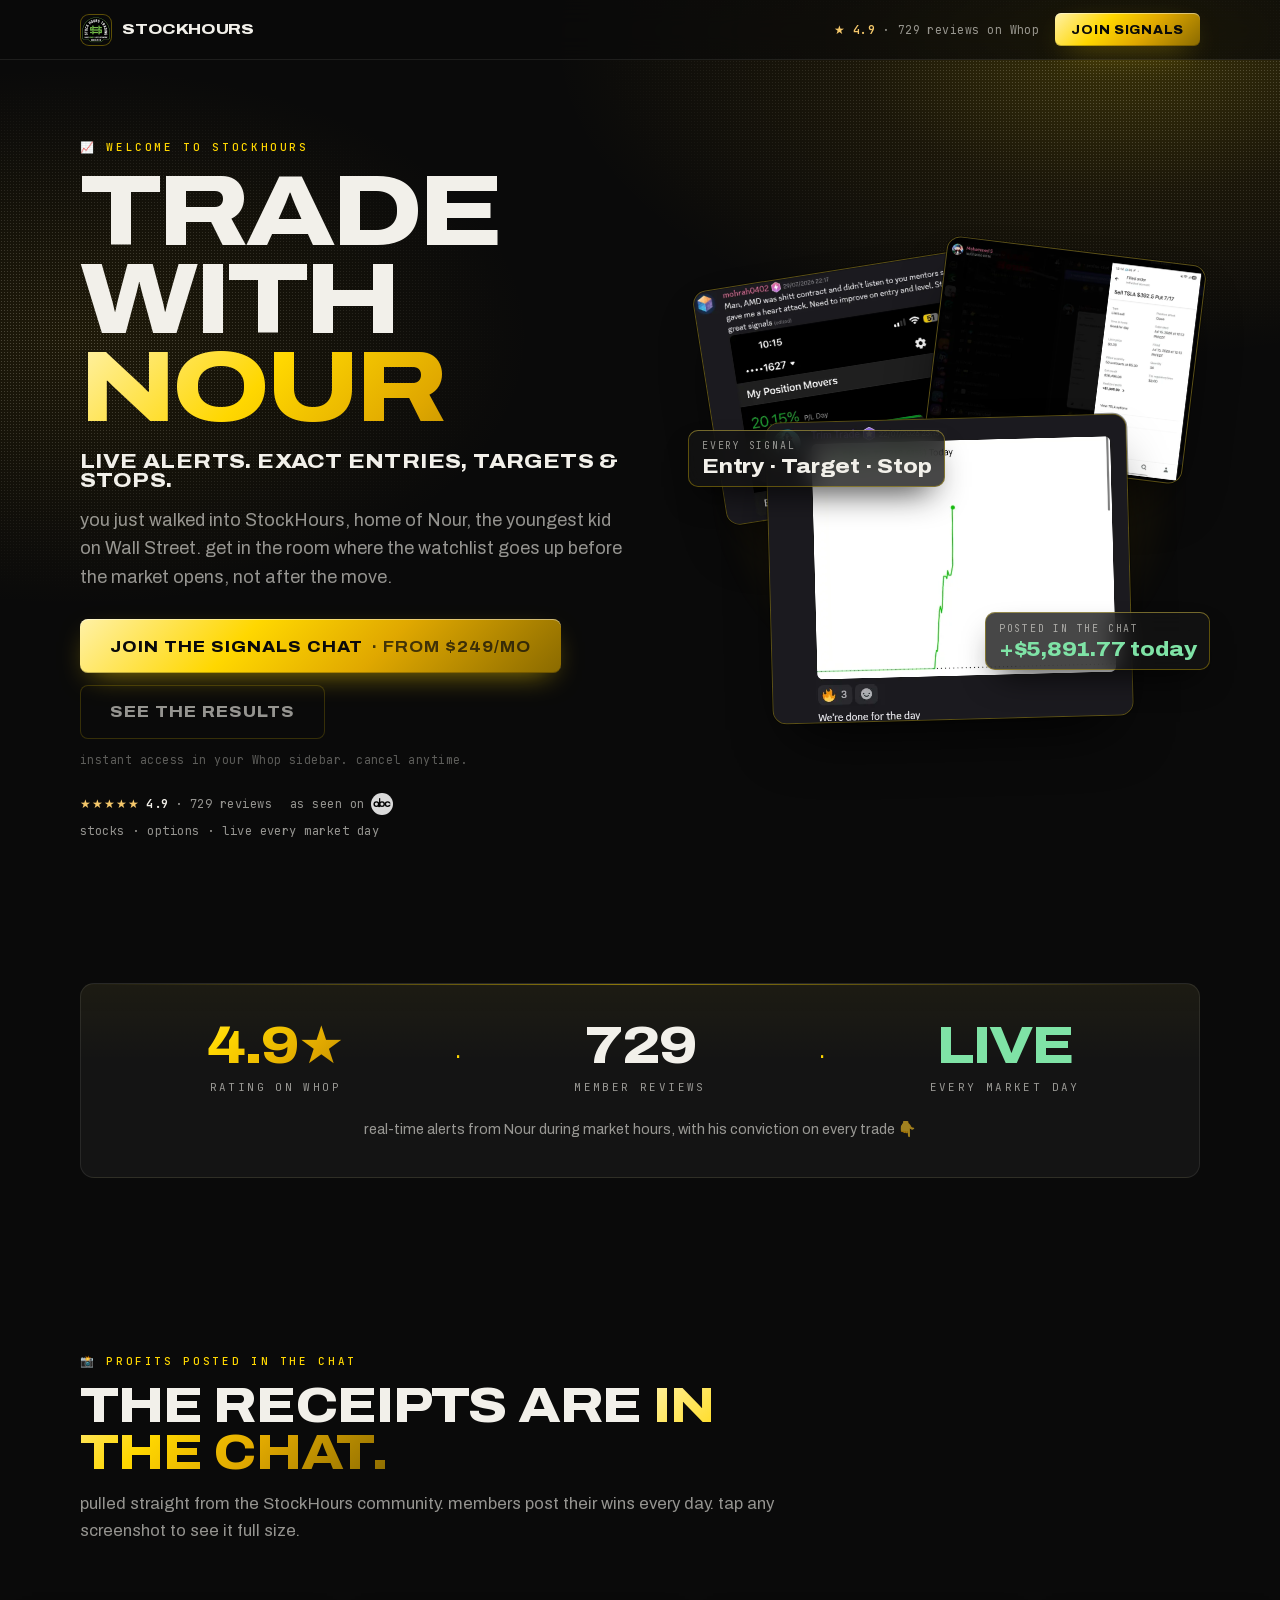
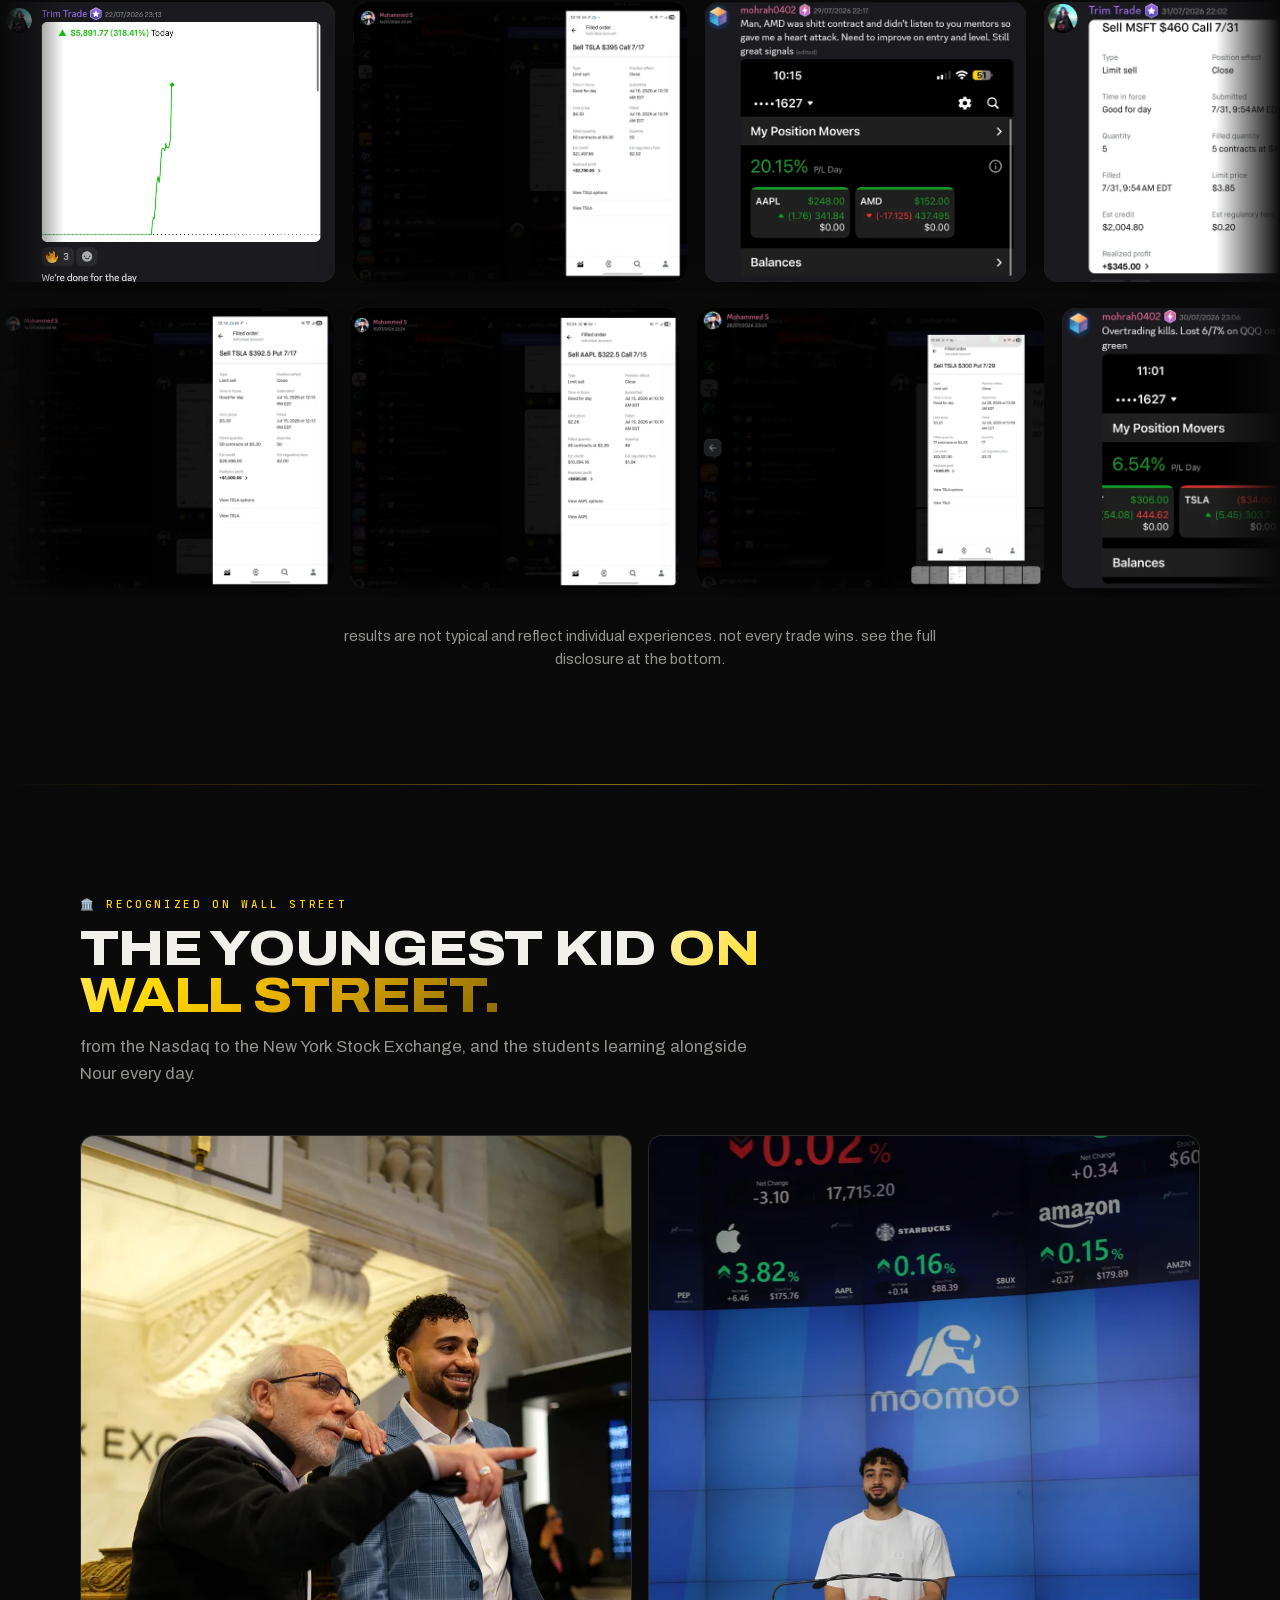
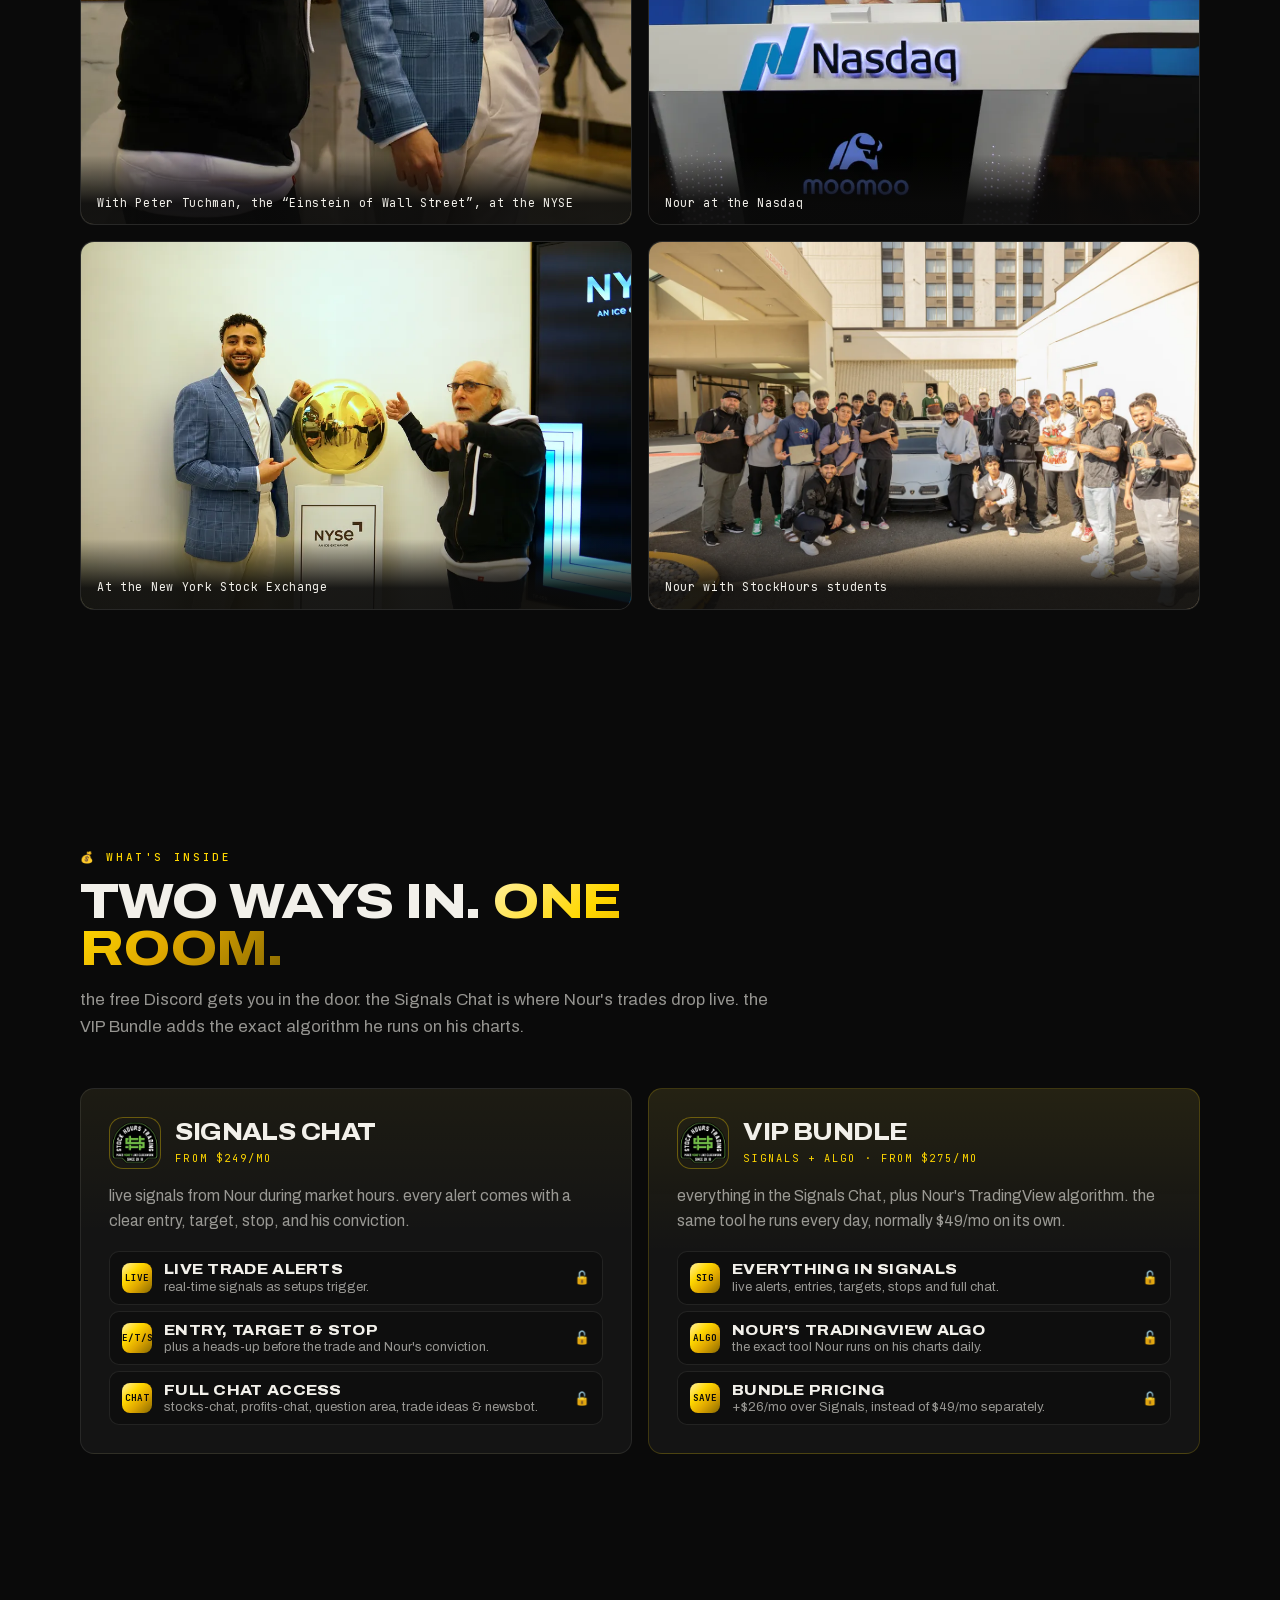
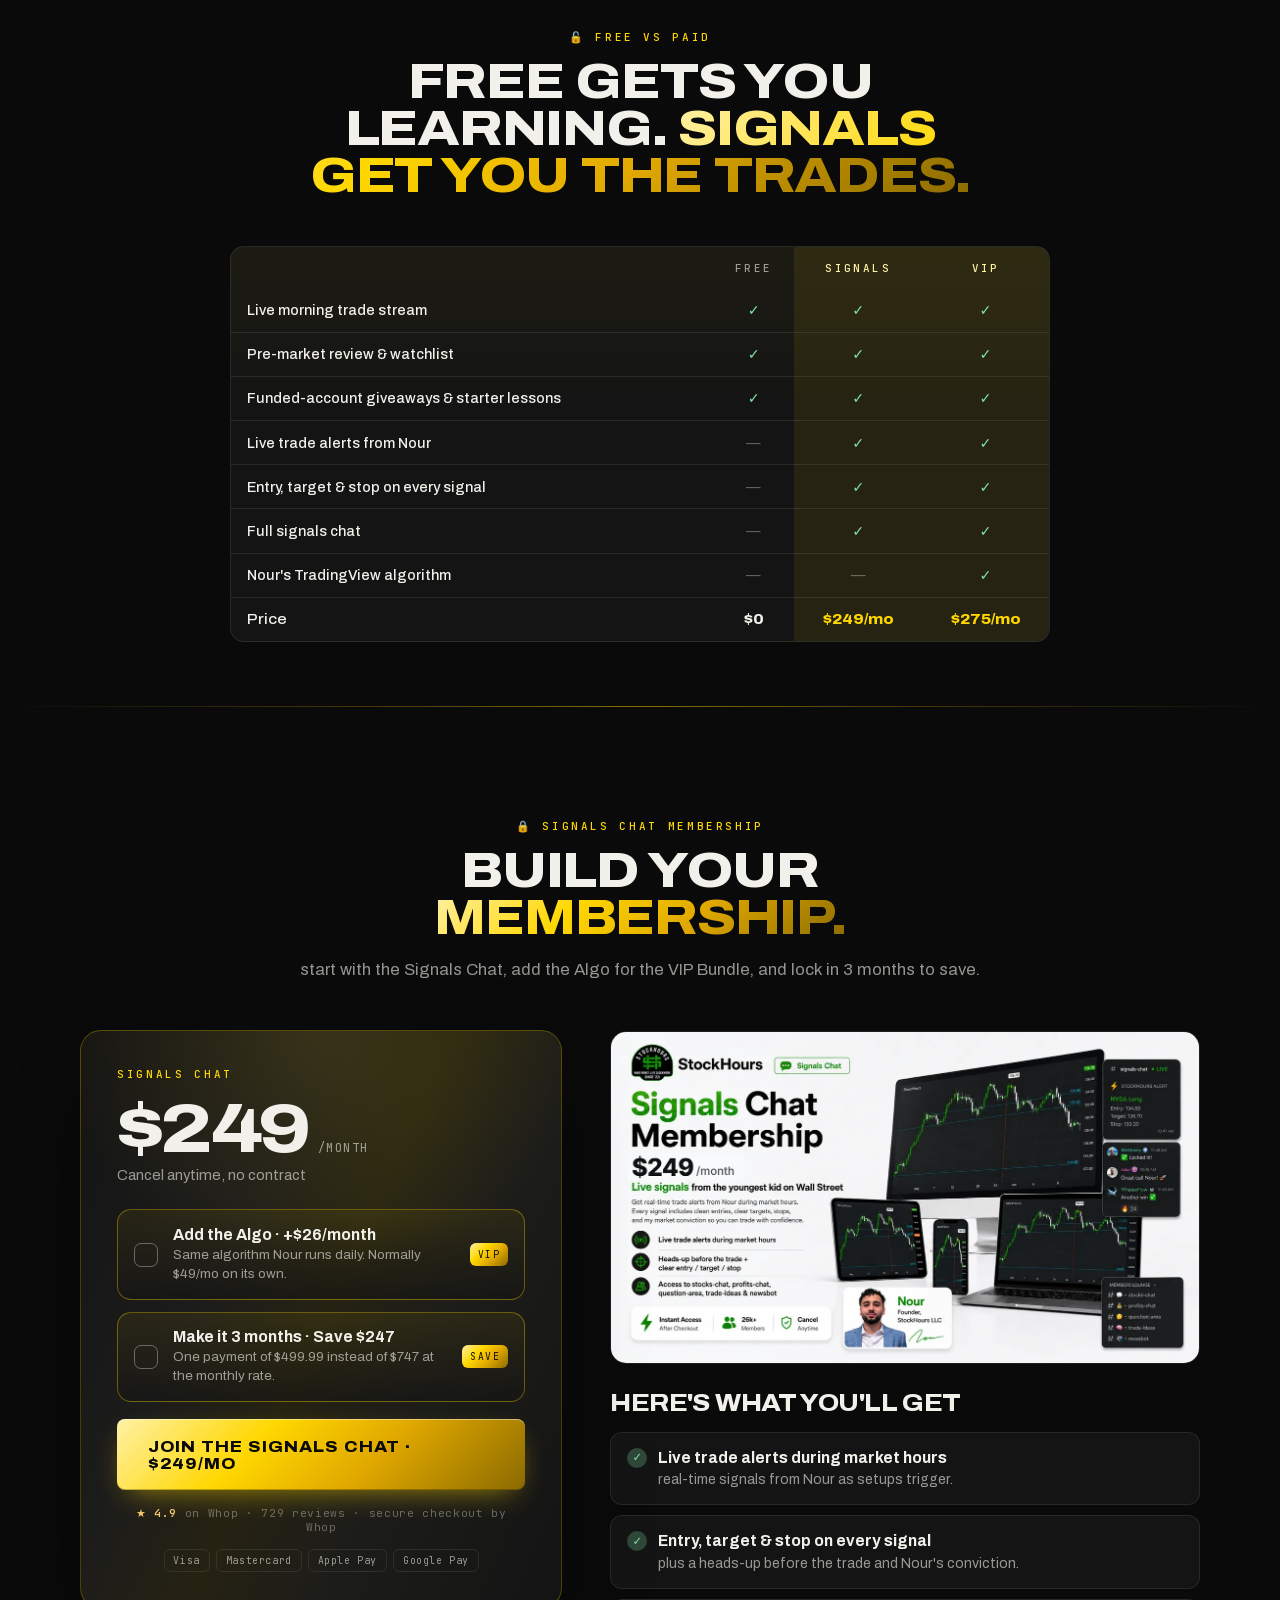
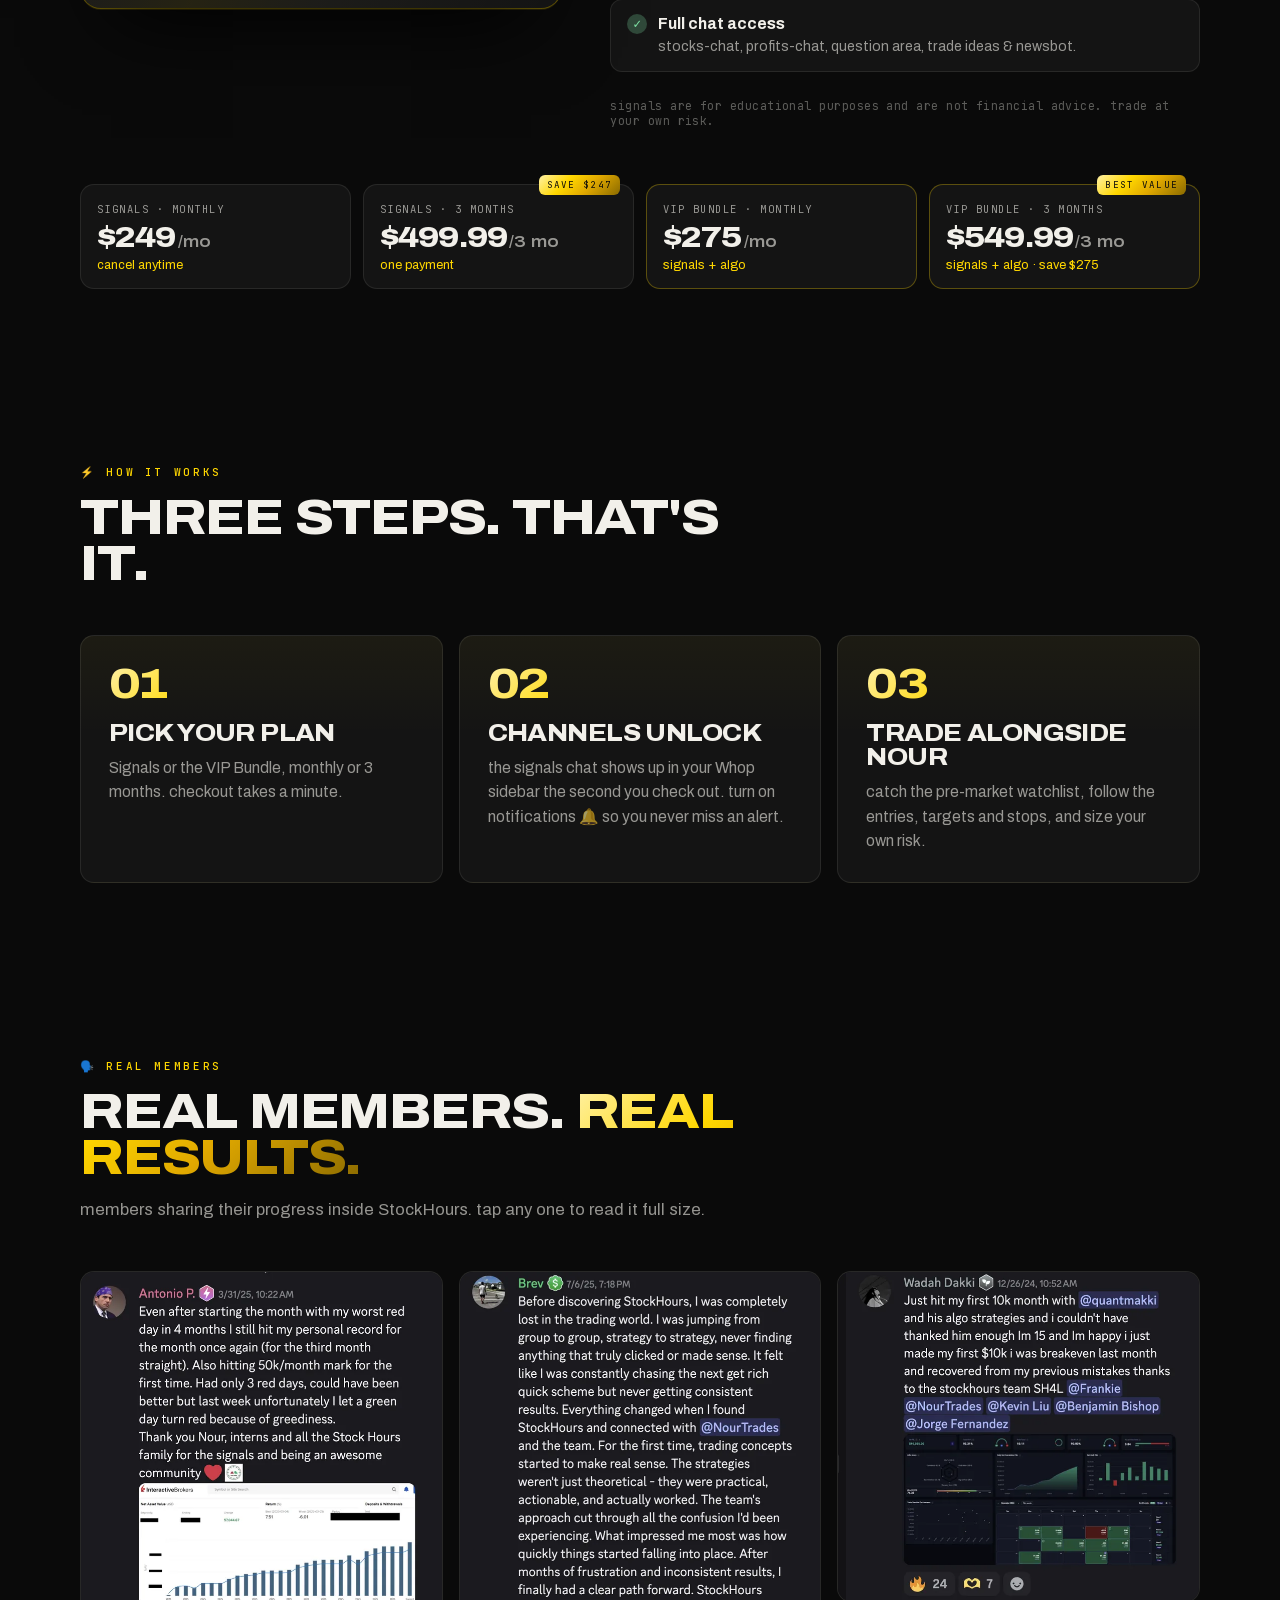
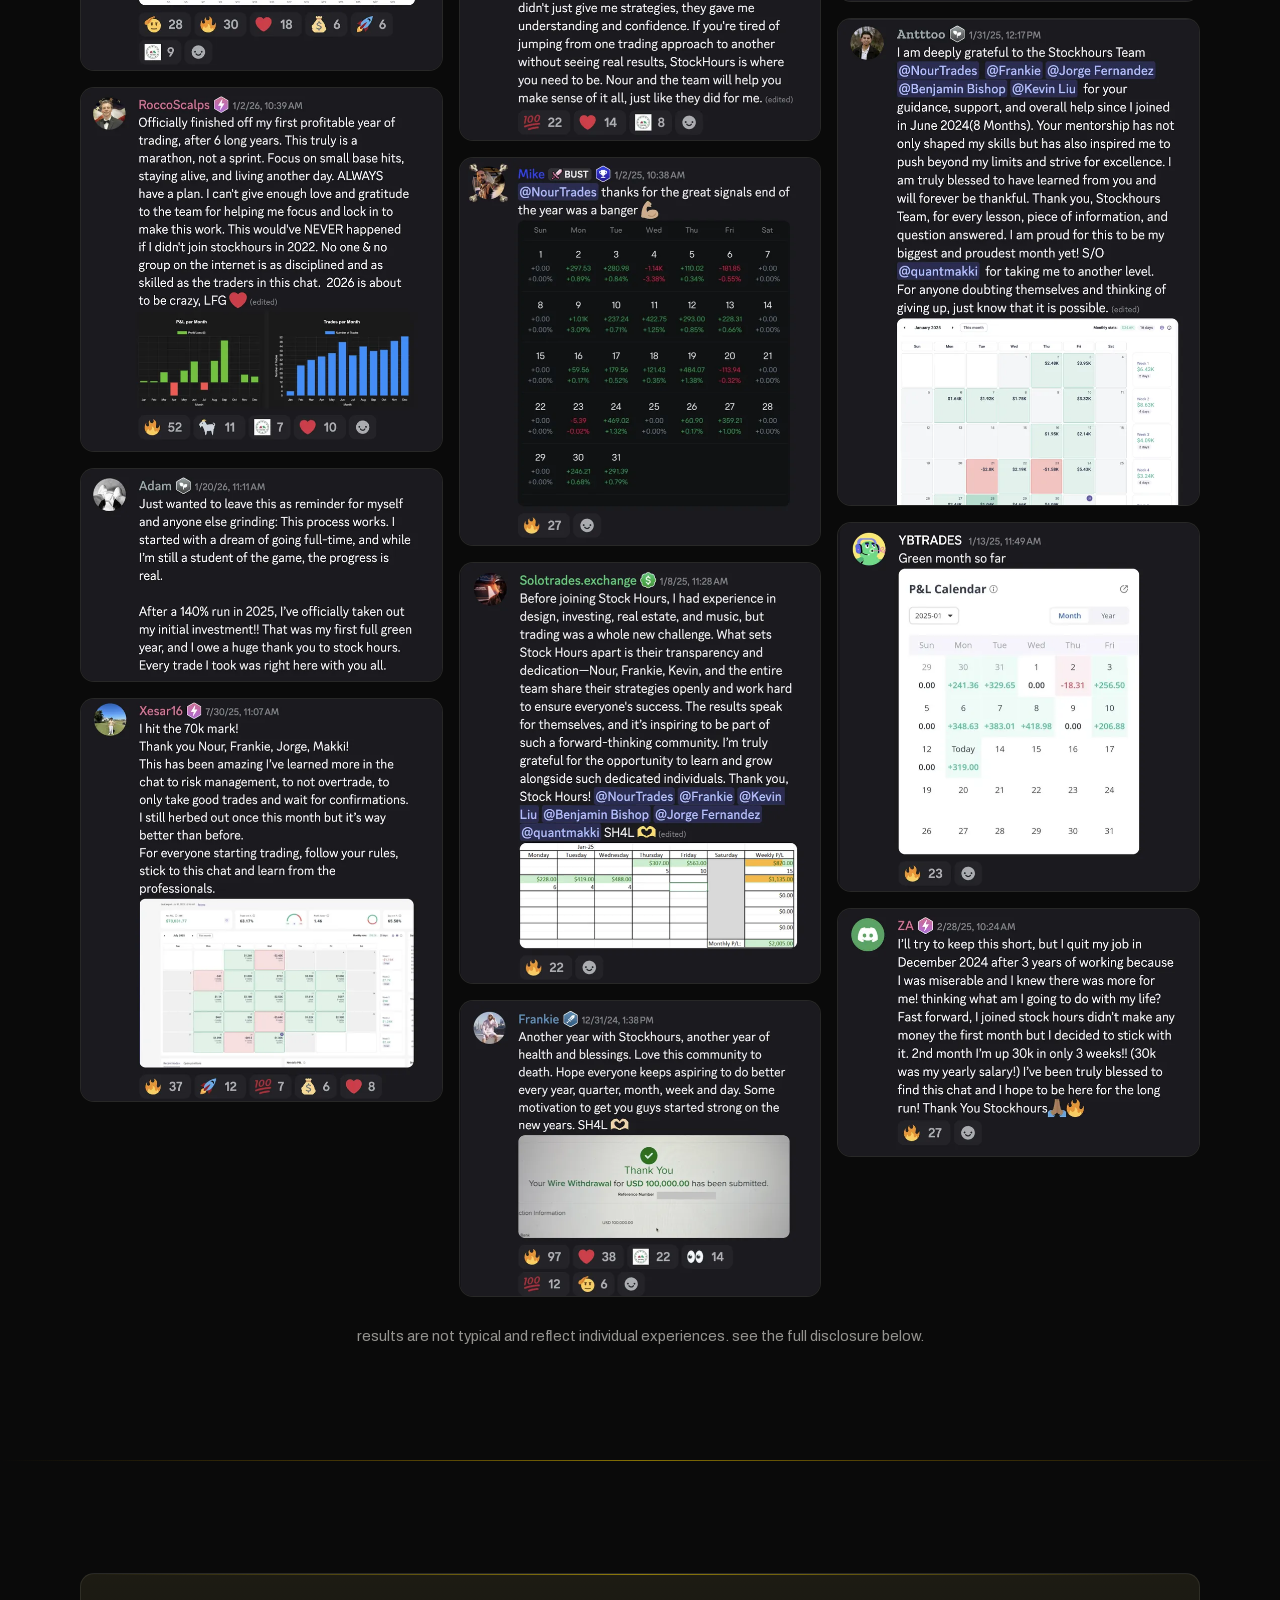
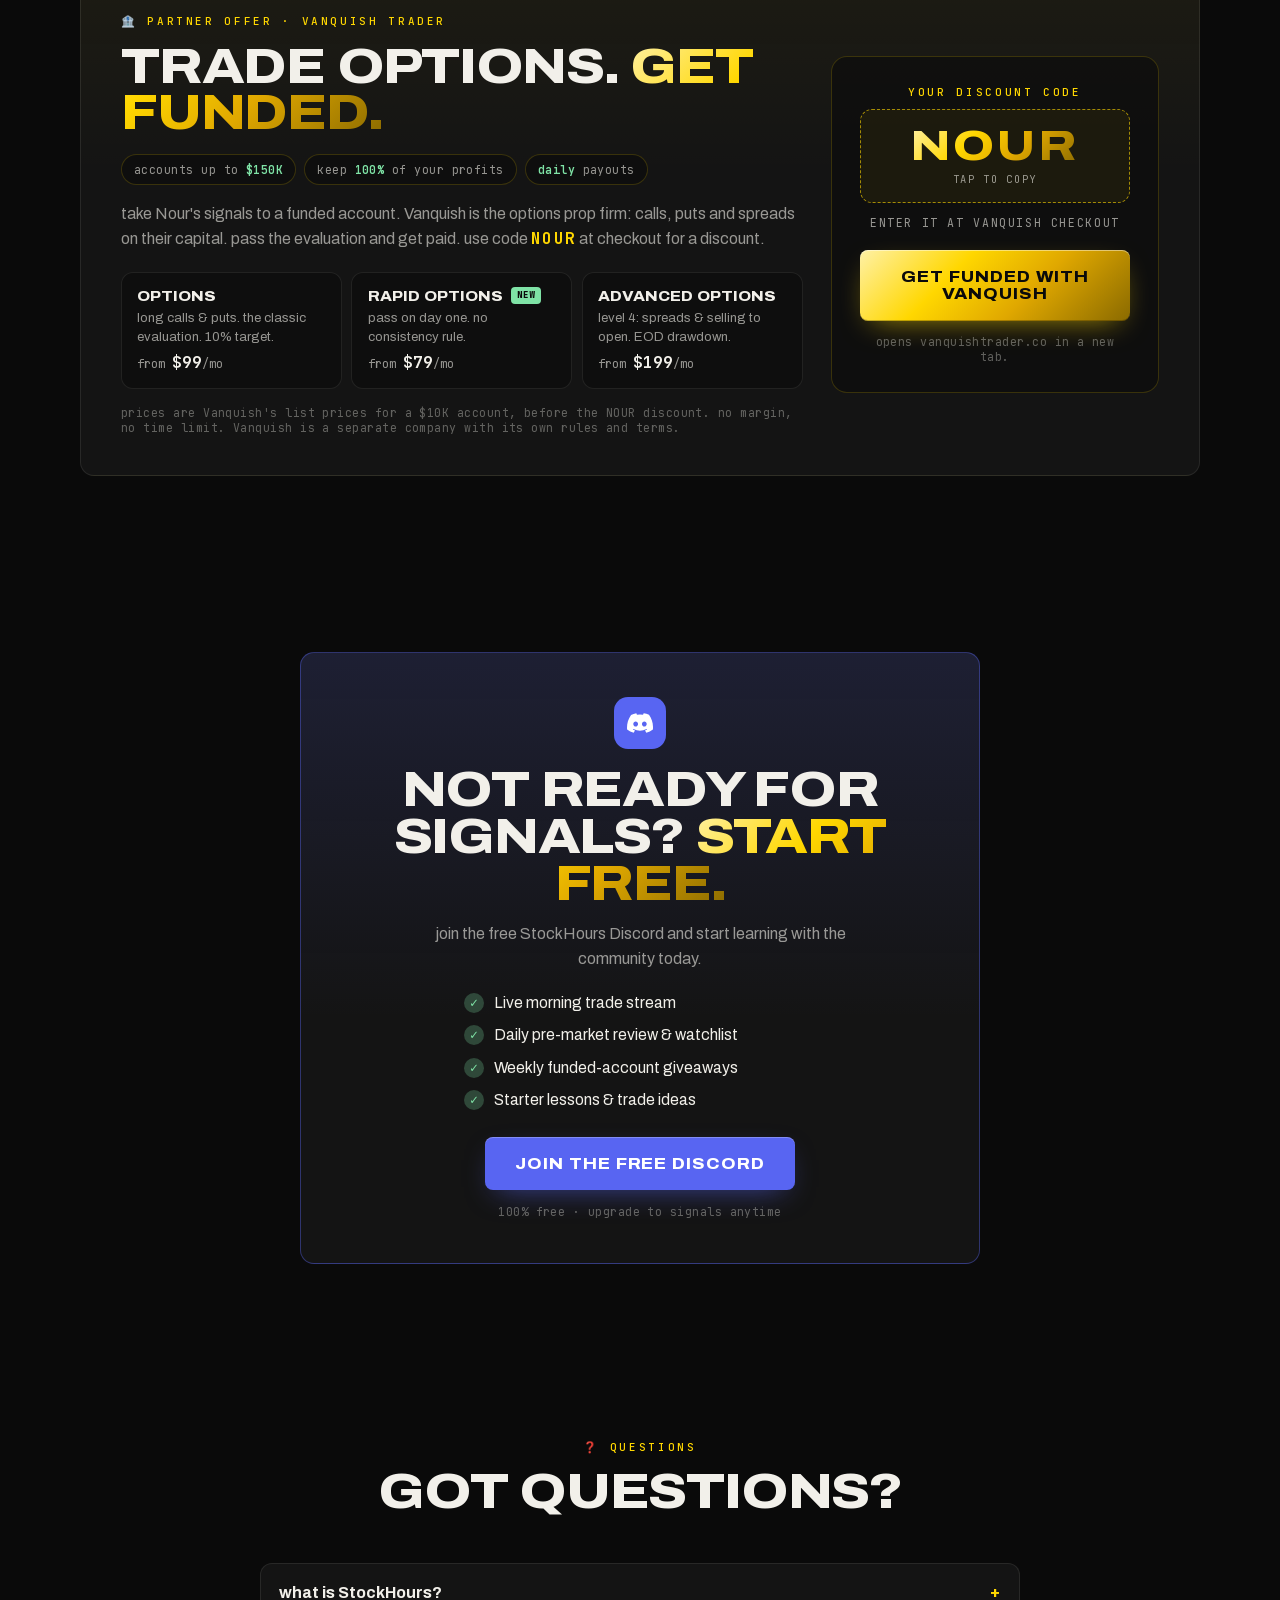
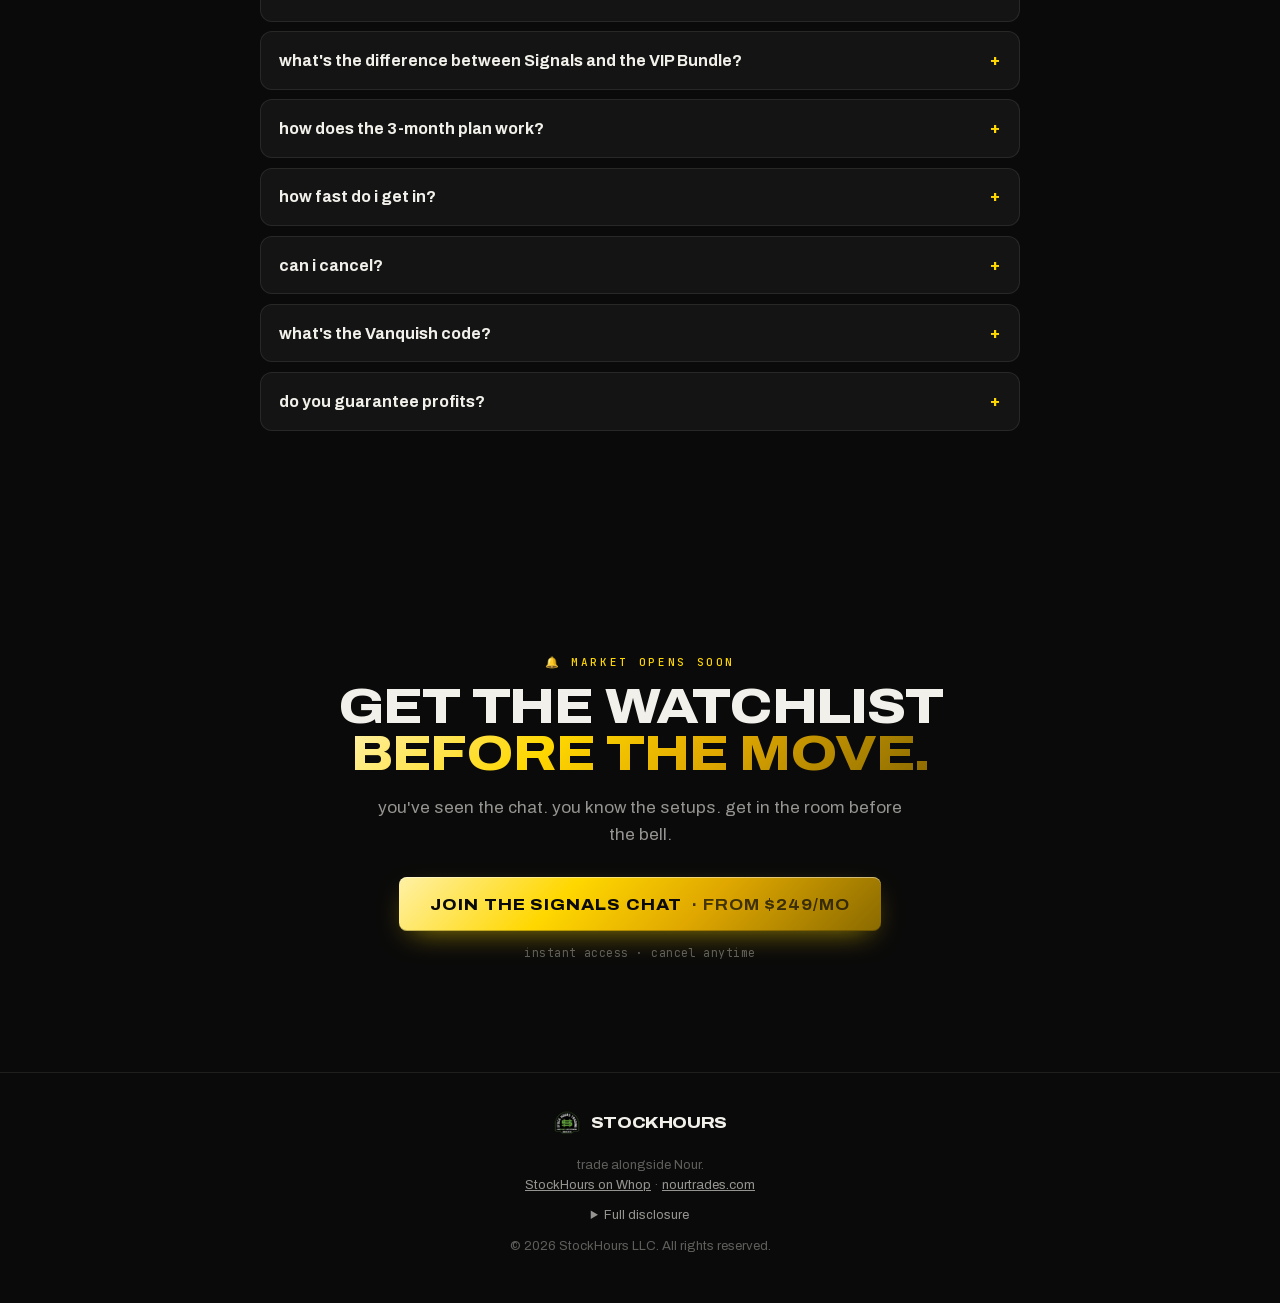
==== index.html @ 3898f038 "Build StockHours welcome app for Whop Welcome page in the All In Abe app format with nourtrades.com " ====
<!doctype html>
<html lang="en">
  <head>
    <meta charset="utf-8" />
    <meta name="viewport" content="width=device-width, initial-scale=1, viewport-fit=cover" />
    <title>StockHours</title>
    <meta name="description" content="Welcome to StockHours. Live trade alerts from Nour with exact entries, targets and stops. Signals Chat from $249/mo." />
    <meta name="theme-color" content="#0a0a0a" />
    <link rel="icon" href="/favicon.png" type="image/png" />
    <link rel="preload" href="/assets/fonts/archivo-latin.woff2" as="font" type="font/woff2" crossorigin />
    <link rel="stylesheet" href="/assets/styles.css" />
    <script>
      document.documentElement.classList.add("js");
    </script>
  </head>
  <body>
    <div class="brand-page">
      <!-- ============ NAV ============ -->
      <header class="nav">
        <div class="container nav__inner">
          <a class="nav__brand" href="#top" aria-label="StockHours, back to top">
            <img src="/assets/img/logo.webp" alt="" width="32" height="32" />
            <span class="display nav__name">StockHours</span>
          </a>
          <div class="nav__right">
            <span class="nav__rating"><b>★ 4.9</b> · 729 reviews on Whop</span>
            <a class="cta cta--sm" href="#join">Join signals</a>
          </div>
        </div>
      </header>

      <main id="top">
        <!-- ============ HERO ============ -->
        <section class="hero">
          <div class="container hero__grid">
            <div class="hero__copy">
              <p class="eyebrow">📈 Welcome to StockHours</p>
              <h1 class="display display--xl hero__title">
                <span>Trade with</span>
                <span class="gold-text">Nour</span>
              </h1>
              <p class="display hero__kicker">Live alerts. Exact entries, targets &amp; stops.</p>
              <p class="prose-body hero__sub">
                you just walked into StockHours, home of Nour, the youngest kid on Wall Street. get in the room where the watchlist goes up before the market opens, not after the move.
              </p>
              <div class="hero__ctas">
                <a class="cta cta--lg" href="#join" id="hero-cta">
                  Join the Signals Chat <span class="cta__price">· from $249/mo</span>
                </a>
                <a class="cta cta--lg cta--ghost" href="#results">See the results</a>
              </div>
              <p class="fine-print">instant access in your Whop sidebar. cancel anytime.</p>
              <ul class="trust" aria-label="Community stats">
                <li><span class="trust__stars" aria-hidden="true">★★★★★</span><b>4.9</b> · 729 reviews</li>
                <li class="trust__seen">as seen on <img src="/assets/img/abc-logo.svg" alt="ABC" width="22" height="22" /></li>
                <li>stocks · options · live every market day</li>
              </ul>
            </div>

            <div class="slip-stack" aria-hidden="true">
              <img class="slip-stack__img slip-stack__img--a" src="/assets/img/wall/62.webp" alt="" width="720" height="629" />
              <img class="slip-stack__img slip-stack__img--b" src="/assets/img/wall/208.webp" alt="" width="720" height="606" />
              <img class="slip-stack__img slip-stack__img--c" src="/assets/img/wall/149.webp" alt="" width="667" height="557" fetchpriority="high" />
              <div class="chip chip--odds">
                <span class="chip__label">Every signal</span>
                <span class="chip__value">Entry · Target · Stop</span>
              </div>
              <div class="chip chip--win">
                <span class="chip__label">Posted in the chat</span>
                <span class="chip__value money">+$5,891.77 today</span>
              </div>
            </div>
          </div>
        </section>

        <!-- ============ STATS ============ -->
        <section class="section--tight" aria-label="StockHours by the numbers">
          <div class="container">
            <div class="panel panel--lit stats reveal">
              <div class="stat">
                <div class="stat__value gold-text">4.9★</div>
                <div class="stat__label">Rating on Whop</div>
              </div>
              <div class="stats__arrow" aria-hidden="true">·</div>
              <div class="stat">
                <div class="stat__value" data-count="729">729</div>
                <div class="stat__label">Member reviews</div>
              </div>
              <div class="stats__arrow" aria-hidden="true">·</div>
              <div class="stat">
                <div class="stat__value money">LIVE</div>
                <div class="stat__label">Every market day</div>
              </div>
              <p class="prose-body stats__note">real-time alerts from Nour during market hours, with his conviction on every trade 👇</p>
            </div>
          </div>
        </section>

        <!-- ============ RESULTS ============ -->
        <section class="section" id="results">
          <div class="container">
            <div class="section__head reveal">
              <p class="eyebrow">📸 Profits posted in the chat</p>
              <h2 class="display display--lg">The receipts are <span class="gold-text">in the chat.</span></h2>
              <p class="prose-body">pulled straight from the StockHours community. members post their wins every day. tap any screenshot to see it full size.</p>
            </div>
          </div>

          <div class="marquee" style="--marquee-dur: 90s">
            <div class="marquee__track">
              <button type="button" class="slip slip--shot" data-full="/assets/img/wall/149.webp" data-caption="Posted in the StockHours profits chat">
                <img src="/assets/img/wall/149.webp" alt="StockHours member profit screenshot from the community chat" width="667" height="557" loading="lazy" decoding="async" />
              </button>
              <button type="button" class="slip slip--shot" data-full="/assets/img/wall/195.webp" data-caption="Posted in the StockHours profits chat">
                <img src="/assets/img/wall/195.webp" alt="StockHours member profit screenshot from the community chat" width="720" height="604" loading="lazy" decoding="async" />
              </button>
              <button type="button" class="slip slip--shot" data-full="/assets/img/wall/62.webp" data-caption="Posted in the StockHours profits chat">
                <img src="/assets/img/wall/62.webp" alt="StockHours member profit screenshot from the community chat" width="720" height="629" loading="lazy" decoding="async" />
              </button>
              <button type="button" class="slip slip--shot" data-full="/assets/img/wall/8.webp" data-caption="Posted in the StockHours profits chat">
                <img src="/assets/img/wall/8.webp" alt="StockHours member profit screenshot from the community chat" width="616" height="580" loading="lazy" decoding="async" />
              </button>
              <button type="button" class="slip slip--shot" data-full="/assets/img/wall/214.webp" data-caption="Posted in the StockHours profits chat">
                <img src="/assets/img/wall/214.webp" alt="StockHours member profit screenshot from the community chat" width="677" height="640" loading="lazy" decoding="async" />
              </button>
              <button type="button" class="slip slip--shot" data-full="/assets/img/wall/100.webp" data-caption="Posted in the StockHours profits chat">
                <img src="/assets/img/wall/100.webp" alt="StockHours member profit screenshot from the community chat" width="592" height="582" loading="lazy" decoding="async" />
              </button>
              <button type="button" class="slip slip--shot" data-full="/assets/img/wall/236.webp" data-caption="Posted in the StockHours profits chat">
                <img src="/assets/img/wall/236.webp" alt="StockHours member profit screenshot from the community chat" width="720" height="571" loading="lazy" decoding="async" />
              </button>
              <button type="button" class="slip slip--shot" data-full="/assets/img/wall/306.webp" data-caption="Posted in the StockHours profits chat">
                <img src="/assets/img/wall/306.webp" alt="StockHours member profit screenshot from the community chat" width="720" height="588" loading="lazy" decoding="async" />
              </button>
              <button type="button" class="slip slip--shot" data-full="/assets/img/wall/134.webp" data-caption="Posted in the StockHours profits chat">
                <img src="/assets/img/wall/134.webp" alt="StockHours member profit screenshot from the community chat" width="720" height="520" loading="lazy" decoding="async" />
              </button>
              <button type="button" class="slip slip--shot" data-full="/assets/img/wall/21.webp" data-caption="Posted in the StockHours profits chat">
                <img src="/assets/img/wall/21.webp" alt="StockHours member profit screenshot from the community chat" width="717" height="542" loading="lazy" decoding="async" />
              </button>
              <button type="button" class="slip slip--shot" data-full="/assets/img/wall/73.webp" data-caption="Posted in the StockHours profits chat">
                <img src="/assets/img/wall/73.webp" alt="StockHours member profit screenshot from the community chat" width="720" height="594" loading="lazy" decoding="async" />
              </button>
              <button type="button" class="slip slip--shot" data-full="/assets/img/wall/287.webp" data-caption="Posted in the StockHours profits chat">
                <img src="/assets/img/wall/287.webp" alt="StockHours member profit screenshot from the community chat" width="720" height="586" loading="lazy" decoding="async" />
              </button>
            </div>
          </div>

          <div class="marquee marquee--reverse" style="--marquee-dur: 80s">
            <div class="marquee__track">
              <button type="button" class="slip slip--shot" data-full="/assets/img/wall/208.webp" data-caption="Posted in the StockHours profits chat">
                <img src="/assets/img/wall/208.webp" alt="StockHours member profit screenshot from the community chat" width="720" height="606" loading="lazy" decoding="async" />
              </button>
              <button type="button" class="slip slip--shot" data-full="/assets/img/wall/211.webp" data-caption="Posted in the StockHours profits chat">
                <img src="/assets/img/wall/211.webp" alt="StockHours member profit screenshot from the community chat" width="720" height="614" loading="lazy" decoding="async" />
              </button>
              <button type="button" class="slip slip--shot" data-full="/assets/img/wall/70.webp" data-caption="Posted in the StockHours profits chat">
                <img src="/assets/img/wall/70.webp" alt="StockHours member profit screenshot from the community chat" width="720" height="581" loading="lazy" decoding="async" />
              </button>
              <button type="button" class="slip slip--shot" data-full="/assets/img/wall/31.webp" data-caption="Posted in the StockHours profits chat">
                <img src="/assets/img/wall/31.webp" alt="StockHours member profit screenshot from the community chat" width="720" height="575" loading="lazy" decoding="async" />
              </button>
              <button type="button" class="slip slip--shot" data-full="/assets/img/wall/43.webp" data-caption="Posted in the StockHours profits chat">
                <img src="/assets/img/wall/43.webp" alt="StockHours member profit screenshot from the community chat" width="720" height="575" loading="lazy" decoding="async" />
              </button>
              <button type="button" class="slip slip--shot" data-full="/assets/img/wall/328.webp" data-caption="Posted in the StockHours profits chat">
                <img src="/assets/img/wall/328.webp" alt="StockHours member profit screenshot from the community chat" width="720" height="595" loading="lazy" decoding="async" />
              </button>
              <button type="button" class="slip slip--shot" data-full="/assets/img/wall/308.webp" data-caption="Posted in the StockHours profits chat">
                <img src="/assets/img/wall/308.webp" alt="StockHours member profit screenshot from the community chat" width="720" height="598" loading="lazy" decoding="async" />
              </button>
              <button type="button" class="slip slip--shot" data-full="/assets/img/wall/218.webp" data-caption="Posted in the StockHours profits chat">
                <img src="/assets/img/wall/218.webp" alt="StockHours member profit screenshot from the community chat" width="720" height="521" loading="lazy" decoding="async" />
              </button>
              <button type="button" class="slip slip--shot" data-full="/assets/img/wall/6.webp" data-caption="Posted in the StockHours profits chat">
                <img src="/assets/img/wall/6.webp" alt="StockHours member profit screenshot from the community chat" width="720" height="544" loading="lazy" decoding="async" />
              </button>
              <button type="button" class="slip slip--shot" data-full="/assets/img/wall/33.webp" data-caption="Posted in the StockHours profits chat">
                <img src="/assets/img/wall/33.webp" alt="StockHours member profit screenshot from the community chat" width="720" height="562" loading="lazy" decoding="async" />
              </button>
              <button type="button" class="slip slip--shot" data-full="/assets/img/wall/68.webp" data-caption="Posted in the StockHours profits chat">
                <img src="/assets/img/wall/68.webp" alt="StockHours member profit screenshot from the community chat" width="720" height="503" loading="lazy" decoding="async" />
              </button>
              <button type="button" class="slip slip--shot" data-full="/assets/img/wall/26.webp" data-caption="Posted in the StockHours profits chat">
                <img src="/assets/img/wall/26.webp" alt="StockHours member profit screenshot from the community chat" width="720" height="490" loading="lazy" decoding="async" />
              </button>
            </div>
          </div>

          <div class="container">
            <p class="prose-body receipts__note reveal">results are not typical and reflect individual experiences. not every trade wins. see the full disclosure at the bottom.</p>
          </div>
        </section>

        <hr class="rule-gold" />

        <!-- ============ WALL STREET ============ -->
        <section class="section" id="nour">
          <div class="container">
            <div class="section__head reveal">
              <p class="eyebrow">🏛️ Recognized on Wall Street</p>
              <h2 class="display display--lg">The youngest kid <span class="gold-text">on Wall Street.</span></h2>
              <p class="prose-body">from the Nasdaq to the New York Stock Exchange, and the students learning alongside Nour every day.</p>
            </div>
            <div class="photos">
              <figure class="photo photo--tall reveal">
                <img src="/assets/img/photos/nyse-tuchman.webp" alt="Nour with Peter Tuchman, the Einstein of Wall Street, on the floor of the New York Stock Exchange" width="900" height="1349" loading="lazy" decoding="async" />
                <figcaption>With Peter Tuchman, the “Einstein of Wall Street”, at the NYSE</figcaption>
              </figure>
              <figure class="photo reveal">
                <img src="/assets/img/photos/nyse-bell.webp" alt="Nour at the New York Stock Exchange golden bell" width="1000" height="667" loading="lazy" decoding="async" />
                <figcaption>At the New York Stock Exchange</figcaption>
              </figure>
              <figure class="photo photo--tall reveal">
                <img src="/assets/img/photos/nasdaq.webp" alt="Nour speaking at the Nasdaq podium" width="900" height="1350" loading="lazy" decoding="async" />
                <figcaption>Nour at the Nasdaq</figcaption>
              </figure>
              <figure class="photo reveal">
                <img src="/assets/img/photos/students.webp" alt="Nour with a large group of StockHours students at a live meetup" width="1200" height="800" loading="lazy" decoding="async" />
                <figcaption>Nour with StockHours students</figcaption>
              </figure>
            </div>
          </div>
        </section>

        <!-- ============ WHAT YOU GET ============ -->
        <section class="section" id="inside">
          <div class="container">
            <div class="section__head reveal">
              <p class="eyebrow">💰 What's inside</p>
              <h2 class="display display--lg">Two ways in. <span class="gold-text">One room.</span></h2>
              <p class="prose-body">the free Discord gets you in the door. the Signals Chat is where Nour's trades drop live. the VIP Bundle adds the exact algorithm he runs on his charts.</p>
            </div>

            <div class="cappers">
              <article class="panel capper reveal">
                <div class="capper__head">
                  <img class="capper__avatar" src="/assets/img/logo.webp" alt="" width="52" height="52" loading="lazy" />
                  <div>
                    <h3 class="display display--md">Signals Chat</h3>
                    <div class="capper__role">From $249/mo</div>
                  </div>
                </div>
                <p class="prose-body">live signals from Nour during market hours. every alert comes with a clear entry, target, stop, and his conviction.</p>
                <ul class="channels">
                  <li class="channel"><span class="channel__icon" aria-hidden="true">LIVE</span><span class="channel__name">Live trade alerts<span class="channel__desc">real-time signals as setups trigger.</span></span><span class="channel__lock" aria-label="included">🔓</span></li>
                  <li class="channel"><span class="channel__icon" aria-hidden="true">E/T/S</span><span class="channel__name">Entry, target &amp; stop<span class="channel__desc">plus a heads-up before the trade and Nour's conviction.</span></span><span class="channel__lock" aria-label="included">🔓</span></li>
                  <li class="channel"><span class="channel__icon" aria-hidden="true">CHAT</span><span class="channel__name">Full chat access<span class="channel__desc">stocks-chat, profits-chat, question area, trade ideas &amp; newsbot.</span></span><span class="channel__lock" aria-label="included">🔓</span></li>
                </ul>
              </article>

              <article class="panel capper capper--vip reveal">
                <div class="capper__head">
                  <img class="capper__avatar" src="/assets/img/logo.webp" alt="" width="52" height="52" loading="lazy" />
                  <div>
                    <h3 class="display display--md">VIP Bundle</h3>
                    <div class="capper__role">Signals + Algo · from $275/mo</div>
                  </div>
                </div>
                <p class="prose-body">everything in the Signals Chat, plus Nour's TradingView algorithm. the same tool he runs every day, normally $49/mo on its own.</p>
                <ul class="channels">
                  <li class="channel"><span class="channel__icon" aria-hidden="true">SIG</span><span class="channel__name">Everything in Signals<span class="channel__desc">live alerts, entries, targets, stops and full chat.</span></span><span class="channel__lock" aria-label="included">🔓</span></li>
                  <li class="channel"><span class="channel__icon" aria-hidden="true">ALGO</span><span class="channel__name">Nour's TradingView algo<span class="channel__desc">the exact tool Nour runs on his charts daily.</span></span><span class="channel__lock" aria-label="included">🔓</span></li>
                  <li class="channel"><span class="channel__icon" aria-hidden="true">SAVE</span><span class="channel__name">Bundle pricing<span class="channel__desc">+$26/mo over Signals, instead of $49/mo separately.</span></span><span class="channel__lock" aria-label="included">🔓</span></li>
                </ul>
              </article>
            </div>
          </div>
        </section>

        <!-- ============ COMPARE ============ -->
        <section class="section section--tight" id="compare">
          <div class="container">
            <div class="section__head section__head--center reveal">
              <p class="eyebrow">🔓 Free vs paid</p>
              <h2 class="display display--lg">Free gets you learning. <span class="gold-text">Signals get you the trades.</span></h2>
            </div>

            <div class="panel compare compare--3 reveal">
              <table>
                <thead>
                  <tr>
                    <th scope="col"><span class="sr-only">What's included</span></th>
                    <th scope="col">Free</th>
                    <th scope="col" class="col-premium">Signals</th>
                    <th scope="col" class="col-premium">VIP</th>
                  </tr>
                </thead>
                <tbody>
                  <tr>
                    <th scope="row">Live morning trade stream</th>
                    <td><span class="yes" aria-label="Included">✓</span></td>
                    <td class="col-premium"><span class="yes" aria-label="Included">✓</span></td>
                    <td class="col-premium"><span class="yes" aria-label="Included">✓</span></td>
                  </tr>
                  <tr>
                    <th scope="row">Pre-market review &amp; watchlist</th>
                    <td><span class="yes" aria-label="Included">✓</span></td>
                    <td class="col-premium"><span class="yes" aria-label="Included">✓</span></td>
                    <td class="col-premium"><span class="yes" aria-label="Included">✓</span></td>
                  </tr>
                  <tr>
                    <th scope="row">Funded-account giveaways &amp; starter lessons</th>
                    <td><span class="yes" aria-label="Included">✓</span></td>
                    <td class="col-premium"><span class="yes" aria-label="Included">✓</span></td>
                    <td class="col-premium"><span class="yes" aria-label="Included">✓</span></td>
                  </tr>
                  <tr>
                    <th scope="row">Live trade alerts from Nour</th>
                    <td><span class="no" aria-label="Not included">—</span></td>
                    <td class="col-premium"><span class="yes" aria-label="Included">✓</span></td>
                    <td class="col-premium"><span class="yes" aria-label="Included">✓</span></td>
                  </tr>
                  <tr>
                    <th scope="row">Entry, target &amp; stop on every signal</th>
                    <td><span class="no" aria-label="Not included">—</span></td>
                    <td class="col-premium"><span class="yes" aria-label="Included">✓</span></td>
                    <td class="col-premium"><span class="yes" aria-label="Included">✓</span></td>
                  </tr>
                  <tr>
                    <th scope="row">Full signals chat</th>
                    <td><span class="no" aria-label="Not included">—</span></td>
                    <td class="col-premium"><span class="yes" aria-label="Included">✓</span></td>
                    <td class="col-premium"><span class="yes" aria-label="Included">✓</span></td>
                  </tr>
                  <tr>
                    <th scope="row">Nour's TradingView algorithm</th>
                    <td><span class="no" aria-label="Not included">—</span></td>
                    <td class="col-premium"><span class="no" aria-label="Not included">—</span></td>
                    <td class="col-premium"><span class="yes" aria-label="Included">✓</span></td>
                  </tr>
                  <tr class="compare__price">
                    <th scope="row">Price</th>
                    <td>$0</td>
                    <td class="col-premium">$249/mo</td>
                    <td class="col-premium">$275/mo</td>
                  </tr>
                </tbody>
              </table>
            </div>
          </div>
        </section>

        <hr class="rule-gold" />

        <!-- ============ PLAN BUILDER (all plans + upsells) ============ -->
        <section class="section" id="join">
          <div class="container">
            <div class="section__head section__head--center reveal">
              <p class="eyebrow">🔒 Signals Chat membership</p>
              <h2 class="display display--lg">Build your <span class="gold-text">membership.</span></h2>
              <p class="prose-body">start with the Signals Chat, add the Algo for the VIP Bundle, and lock in 3 months to save.</p>
            </div>

            <div class="builder" data-builder>
              <div class="holo builder__card reveal" data-holo>
                <div class="holo__foil" aria-hidden="true"></div>
                <div class="holo__glare" aria-hidden="true"></div>
                <div class="holo__content">
                  <p class="eyebrow" data-b="eyebrow">Signals Chat</p>
                  <div class="offer__price">
                    <span class="offer__amount" data-b="price">$249</span>
                    <span class="offer__per" data-b="per">/month</span>
                  </div>
                  <p class="prose-body offer__terms" data-b="terms">Cancel anytime, no contract</p>
                  <p class="sr-only" aria-live="polite" data-b="live"></p>

                  <button type="button" class="upsell" aria-pressed="false" data-toggle="algo" aria-label="Add the Algo (upgrade to the VIP Bundle)">
                    <span class="upsell__box" aria-hidden="true">✓</span>
                    <span class="upsell__text">
                      <span class="upsell__title" data-b="algo-title">Add the Algo · +$26/month</span>
                      <span class="upsell__body" data-b="algo-body">Same algorithm Nour runs daily. Normally $49/mo on its own.</span>
                    </span>
                    <span class="upsell__tag">VIP</span>
                  </button>

                  <button type="button" class="upsell" aria-pressed="false" data-toggle="quarterly" aria-label="Switch to the 3-month plan">
                    <span class="upsell__box" aria-hidden="true">✓</span>
                    <span class="upsell__text">
                      <span class="upsell__title" data-b="q-title">Make it 3 months · Save $247</span>
                      <span class="upsell__body" data-b="q-body">One payment of $499.99 instead of $747 at the monthly rate.</span>
                    </span>
                    <span class="upsell__tag">Save</span>
                  </button>

                  <a class="cta cta--lg cta--block builder__cta" href="https://whop.com/checkout/plan_mNqOeTtQdUwdI" target="_blank" rel="noreferrer" data-checkout="plan_mNqOeTtQdUwdI" id="offer-cta">
                    <span data-b="cta">Join the Signals Chat</span>
                  </a>
                  <p class="offer__trust"><b>★ 4.9</b> on Whop · 729 reviews · secure checkout by Whop</p>
                  <ul class="paybadges" aria-label="Payment methods">
                    <li>Visa</li><li>Mastercard</li><li>Apple Pay</li><li>Google Pay</li>
                  </ul>
                </div>
              </div>

              <div class="builder__side reveal">
                <img class="builder__img" data-b="img" src="/assets/img/signals-membership.webp" alt="StockHours Signals Chat Membership. Live trade alerts from Nour during market hours with clear entries, targets, and stops, plus full chat access." width="1200" height="675" loading="lazy" decoding="async" />
                <h3 class="display display--md builder__h">Here's what you'll get</h3>
                <ul class="checklist">
                  <li><span><b>Live trade alerts during market hours</b><br /><span class="dim">real-time signals from Nour as setups trigger.</span></span></li>
                  <li><span><b>Entry, target &amp; stop on every signal</b><br /><span class="dim">plus a heads-up before the trade and Nour's conviction.</span></span></li>
                  <li><span><b>Full chat access</b><br /><span class="dim">stocks-chat, profits-chat, question area, trade ideas &amp; newsbot.</span></span></li>
                  <li class="is-algo" data-b="algo-item" hidden><span><b>Nour's TradingView algorithm</b><br /><span class="dim">the exact tool Nour runs every day. included with the VIP Bundle.</span></span></li>
                </ul>
                <p class="fine-print">signals are for educational purposes and are not financial advice. trade at your own risk.</p>
              </div>
            </div>

            <!-- every plan, one tap away -->
            <div class="plans reveal" aria-label="All plans">
              <a class="plan" href="https://whop.com/checkout/plan_mNqOeTtQdUwdI" target="_blank" rel="noreferrer" data-checkout="plan_mNqOeTtQdUwdI">
                <span class="plan__name">Signals · Monthly</span>
                <span class="plan__price">$249<small>/mo</small></span>
                <span class="plan__note">cancel anytime</span>
              </a>
              <a class="plan" href="https://whop.com/checkout/plan_rJGyBGGeKU3xL" target="_blank" rel="noreferrer" data-checkout="plan_rJGyBGGeKU3xL">
                <span class="plan__badge">Save $247</span>
                <span class="plan__name">Signals · 3 months</span>
                <span class="plan__price">$499.99<small>/3 mo</small></span>
                <span class="plan__note">one payment</span>
              </a>
              <a class="plan plan--vip" href="https://whop.com/checkout/plan_gSHcTOO8Tepwk" target="_blank" rel="noreferrer" data-checkout="plan_gSHcTOO8Tepwk">
                <span class="plan__name">VIP Bundle · Monthly</span>
                <span class="plan__price">$275<small>/mo</small></span>
                <span class="plan__note">signals + algo</span>
              </a>
              <a class="plan plan--vip" href="https://whop.com/checkout/plan_ZRJSPKXw7ttxY" target="_blank" rel="noreferrer" data-checkout="plan_ZRJSPKXw7ttxY">
                <span class="plan__badge">Best value</span>
                <span class="plan__name">VIP Bundle · 3 months</span>
                <span class="plan__price">$549.99<small>/3 mo</small></span>
                <span class="plan__note">signals + algo · save $275</span>
              </a>
            </div>
          </div>
        </section>

        <!-- ============ HOW IT WORKS ============ -->
        <section class="section section--tight" id="how">
          <div class="container">
            <div class="section__head reveal">
              <p class="eyebrow">⚡ How it works</p>
              <h2 class="display display--lg">Three steps. That's it.</h2>
            </div>
            <ol class="steps">
              <li class="panel step reveal">
                <span class="step__num gold-text">01</span>
                <h3 class="display display--md">Pick your plan</h3>
                <p class="prose-body">Signals or the VIP Bundle, monthly or 3 months. checkout takes a minute.</p>
              </li>
              <li class="panel step reveal">
                <span class="step__num gold-text">02</span>
                <h3 class="display display--md">Channels unlock</h3>
                <p class="prose-body">the signals chat shows up in your Whop sidebar the second you check out. turn on notifications 🔔 so you never miss an alert.</p>
              </li>
              <li class="panel step reveal">
                <span class="step__num gold-text">03</span>
                <h3 class="display display--md">Trade alongside Nour</h3>
                <p class="prose-body">catch the pre-market watchlist, follow the entries, targets and stops, and size your own risk.</p>
              </li>
            </ol>
          </div>
        </section>

        <!-- ============ MEMBERS ============ -->
        <section class="section" id="members">
          <div class="container">
            <div class="section__head reveal">
              <p class="eyebrow">🗣️ Real members</p>
              <h2 class="display display--lg">Real members. <span class="gold-text">Real results.</span></h2>
              <p class="prose-body">members sharing their progress inside StockHours. tap any one to read it full size.</p>
            </div>
            <div class="wall">
              <button type="button" class="testi reveal" data-full="/assets/img/testimonials/antonio.webp" data-caption="Antonio P. — hit $50k/month for the first time">
                <img src="/assets/img/testimonials/antonio.webp" alt="Antonio P. — hit $50k/month for the first time" width="720" height="793" loading="lazy" decoding="async" />
              </button>
              <button type="button" class="testi reveal" data-full="/assets/img/testimonials/roccoscalps.webp" data-caption="RoccoScalps — first profitable year after 6 years">
                <img src="/assets/img/testimonials/roccoscalps.webp" alt="RoccoScalps — first profitable year after 6 years" width="720" height="725" loading="lazy" decoding="async" />
              </button>
              <button type="button" class="testi reveal" data-full="/assets/img/testimonials/adam.webp" data-caption="Adam — took out his initial investment after a 140% run in 2025">
                <img src="/assets/img/testimonials/adam.webp" alt="Adam — took out his initial investment after a 140% run in 2025" width="720" height="423" loading="lazy" decoding="async" />
              </button>
              <button type="button" class="testi reveal" data-full="/assets/img/testimonials/xesar16.webp" data-caption="Xesar16 — hit the $70k mark">
                <img src="/assets/img/testimonials/xesar16.webp" alt="Xesar16 — hit the $70k mark" width="720" height="804" loading="lazy" decoding="async" />
              </button>
              <button type="button" class="testi reveal" data-full="/assets/img/testimonials/brev.webp" data-caption="Brev — found consistency with StockHours and Nour">
                <img src="/assets/img/testimonials/brev.webp" alt="Brev — found consistency with StockHours and Nour" width="720" height="934" loading="lazy" decoding="async" />
              </button>
              <button type="button" class="testi reveal" data-full="/assets/img/testimonials/mike.webp" data-caption="Mike — StockHours member">
                <img src="/assets/img/testimonials/mike.webp" alt="Mike — StockHours member" width="720" height="772" loading="lazy" decoding="async" />
              </button>
              <button type="button" class="testi reveal" data-full="/assets/img/testimonials/solo.webp" data-caption="Solo — StockHours member">
                <img src="/assets/img/testimonials/solo.webp" alt="Solo — StockHours member" width="720" height="839" loading="lazy" decoding="async" />
              </button>
              <button type="button" class="testi reveal" data-full="/assets/img/testimonials/frankie.webp" data-caption="Frankie — StockHours member">
                <img src="/assets/img/testimonials/frankie.webp" alt="Frankie — StockHours member" width="720" height="589" loading="lazy" decoding="async" />
              </button>
              <button type="button" class="testi reveal" data-full="/assets/img/testimonials/wadah.webp" data-caption="Wadah — StockHours member">
                <img src="/assets/img/testimonials/wadah.webp" alt="Wadah — StockHours member" width="720" height="656" loading="lazy" decoding="async" />
              </button>
              <button type="button" class="testi reveal" data-full="/assets/img/testimonials/antttoo.webp" data-caption="Antttoo — StockHours member">
                <img src="/assets/img/testimonials/antttoo.webp" alt="Antttoo — StockHours member" width="720" height="970" loading="lazy" decoding="async" />
              </button>
              <button type="button" class="testi reveal" data-full="/assets/img/testimonials/ybtrades.webp" data-caption="YBTrades — StockHours member">
                <img src="/assets/img/testimonials/ybtrades.webp" alt="YBTrades — StockHours member" width="720" height="736" loading="lazy" decoding="async" />
              </button>
              <button type="button" class="testi reveal" data-full="/assets/img/testimonials/za.webp" data-caption="Za — StockHours member">
                <img src="/assets/img/testimonials/za.webp" alt="Za — StockHours member" width="720" height="492" loading="lazy" decoding="async" />
              </button>
            </div>
            <p class="prose-body receipts__note reveal">results are not typical and reflect individual experiences. see the full disclosure below.</p>
          </div>
        </section>

        <hr class="rule-gold" />

        <!-- ============ VANQUISH TRADER ============ -->
        <section class="section" id="funded">
          <div class="container">
            <div class="panel panel--lit vq reveal">
              <div class="vq__copy">
                <p class="eyebrow">🏦 Partner offer · Vanquish Trader</p>
                <h2 class="display display--lg">Trade options. <span class="gold-text">Get funded.</span></h2>
                <div class="vq__stats">
                  <span class="pill">accounts up to <b>$150K</b></span>
                  <span class="pill">keep <b>100%</b> of your profits</span>
                  <span class="pill"><b>daily</b> payouts</span>
                </div>
                <p class="prose-body">take Nour's signals to a funded account. Vanquish is the options prop firm: calls, puts and spreads on their capital. pass the evaluation and get paid. use code <b class="code-inline">NOUR</b> at checkout for a discount.</p>
                <div class="vq__plans">
                  <div class="vq__plan">
                    <span class="vq__plan-name">Options</span>
                    <span class="vq__plan-desc">long calls &amp; puts. the classic evaluation. 10% target.</span>
                    <span class="vq__plan-price">from <b>$99</b>/mo</span>
                  </div>
                  <div class="vq__plan">
                    <span class="vq__plan-name">Rapid Options <em>New</em></span>
                    <span class="vq__plan-desc">pass on day one. no consistency rule.</span>
                    <span class="vq__plan-price">from <b>$79</b>/mo</span>
                  </div>
                  <div class="vq__plan">
                    <span class="vq__plan-name">Advanced Options</span>
                    <span class="vq__plan-desc">level 4: spreads &amp; selling to open. EOD drawdown.</span>
                    <span class="vq__plan-price">from <b>$199</b>/mo</span>
                  </div>
                </div>
                <p class="fine-print">prices are Vanquish's list prices for a $10K account, before the NOUR discount. no margin, no time limit. Vanquish is a separate company with its own rules and terms.</p>
              </div>
              <div class="price-box">
                <p class="eyebrow">Your discount code</p>
                <button type="button" class="coupon" data-copy="NOUR" aria-label="Copy discount code NOUR">
                  <span class="coupon__code">NOUR</span>
                  <span class="coupon__hint" data-copy-label>tap to copy</span>
                </button>
                <p class="price-box__terms">enter it at Vanquish checkout</p>
                <a class="cta cta--lg cta--block" href="https://www.vanquishtrader.co/nour/" target="_blank" rel="noopener" id="vq-cta">Get funded with Vanquish</a>
                <p class="fine-print">opens vanquishtrader.co in a new tab.</p>
              </div>
            </div>
          </div>
        </section>

        <!-- ============ FREE DISCORD ============ -->
        <section class="section section--tight" id="free">
          <div class="container">
            <div class="panel discord reveal">
              <span class="discord__icon" aria-hidden="true">
                <svg width="26" height="26" viewBox="0 0 24 24" fill="currentColor"><path d="M20.3 4.4A19.6 19.6 0 0 0 15.4 3l-.6 1.3a18 18 0 0 0-5.6 0L8.6 3a19.5 19.5 0 0 0-4.9 1.5C.6 9.1-.3 13.6.1 18.1a19.7 19.7 0 0 0 6 3l1.3-2.1a12.7 12.7 0 0 1-2-1l.5-.4a14 14 0 0 0 12.2 0l.5.4c-.6.4-1.3.7-2 1l1.3 2.1a19.6 19.6 0 0 0 6-3c.5-5.2-.8-9.7-3.6-13.7ZM8 15.3c-1.2 0-2.2-1.1-2.2-2.4S6.8 10.5 8 10.5s2.2 1.1 2.2 2.4-1 2.4-2.2 2.4Zm8 0c-1.2 0-2.2-1.1-2.2-2.4s1-2.4 2.2-2.4 2.2 1.1 2.2 2.4-1 2.4-2.2 2.4Z"/></svg>
              </span>
              <h2 class="display display--lg">Not ready for signals? <span class="gold-text">Start free.</span></h2>
              <p class="prose-body">join the free StockHours Discord and start learning with the community today.</p>
              <ul class="checklist discord__list">
                <li>Live morning trade stream</li>
                <li>Daily pre-market review &amp; watchlist</li>
                <li>Weekly funded-account giveaways</li>
                <li>Starter lessons &amp; trade ideas</li>
              </ul>
              <a class="cta cta--lg cta--discord" href="https://whop.com/checkout/plan_WafKE7MWvAvTm" target="_blank" rel="noreferrer" data-checkout="plan_WafKE7MWvAvTm" id="free-cta">Join the free Discord</a>
              <p class="fine-print">100% free · upgrade to signals anytime</p>
            </div>
          </div>
        </section>

        <!-- ============ FAQ ============ -->
        <section class="section" id="faq">
          <div class="container">
            <div class="section__head section__head--center reveal">
              <p class="eyebrow">❓ Questions</p>
              <h2 class="display display--lg">Got questions?</h2>
            </div>
            <div class="faq reveal">
              <details>
                <summary>what is StockHours?</summary>
                <p class="prose-body">Nour's trading community on Whop. there's a free Discord for learning, and the paid Signals Chat where Nour posts live trade alerts during market hours.</p>
              </details>
              <details>
                <summary>what's the difference between Signals and the VIP Bundle?</summary>
                <p class="prose-body">the Signals Chat gets you every live alert (entry, target, stop and conviction) plus full chat access. the VIP Bundle adds Nour's TradingView algorithm, the exact tool he runs daily, for $26/mo more ($275/mo vs $249/mo). the algo on its own is normally $49/mo.</p>
              </details>
              <details>
                <summary>how does the 3-month plan work?</summary>
                <p class="prose-body">one payment covers 3 full months. Signals is $499.99 instead of $747 at the monthly rate (you save $247). the VIP Bundle is $549.99 instead of $825 (you save $275).</p>
              </details>
              <details>
                <summary>how fast do i get in?</summary>
                <p class="prose-body">instantly. check out and the signals channels unlock in your Whop sidebar. turn on notifications so you catch every alert.</p>
              </details>
              <details>
                <summary>can i cancel?</summary>
                <p class="prose-body">yes. monthly plans have no contract; cancel anytime from your Whop memberships.</p>
              </details>
              <details>
                <summary>what's the Vanquish code?</summary>
                <p class="prose-body">use code <b>NOUR</b> at checkout on vanquishtrader.co for a discount on a funded options account. Vanquish is a separate prop firm, sold separately from StockHours.</p>
              </details>
              <details>
                <summary>do you guarantee profits?</summary>
                <p class="prose-body">no. day trading is risky and most day traders lose. not every signal wins. StockHours is education. size your own risk and only trade what you can afford to lose.</p>
              </details>
            </div>
          </div>
        </section>

        <!-- ============ CLOSING ============ -->
        <section class="section closing" id="ready">
          <div class="container closing__inner reveal">
            <p class="eyebrow">🔔 Market opens soon</p>
            <h2 class="display display--lg">Get the watchlist <span class="gold-text">before the move.</span></h2>
            <p class="prose-body">you've seen the chat. you know the setups. get in the room before the bell.</p>
            <a class="cta cta--lg" href="#join" id="closing-cta">Join the Signals Chat <span class="cta__price">· from $249/mo</span></a>
            <p class="fine-print">instant access · cancel anytime</p>
          </div>
        </section>
      </main>

      <!-- ============ FOOTER ============ -->
      <footer class="footer">
        <div class="container">
          <div class="footer__brand">
            <img src="/assets/img/logo.webp" alt="" width="28" height="28" loading="lazy" />
            <span class="display">StockHours</span>
          </div>
          <p>trade alongside Nour.</p>
          <p><a href="https://whop.com/joined/stock-hours/?tab=about" target="_blank" rel="noreferrer">StockHours on Whop</a> · <a href="https://nourtrades.com" target="_blank" rel="noreferrer">nourtrades.com</a></p>
          <details class="disclosure">
            <summary>Full disclosure</summary>
            <p>StockHours LLC is an education company. We do not sell a business opportunity, "get rich quick" program, or money-making system. We do not make earnings claims, efforts claims, or claims that our training will make you any money. Signals are for educational purposes and are not financial advice.</p>
            <p>StockHours LLC makes no assurance, representation, or promise regarding future earnings or income, or that you will make any specific amount of money, or any money at all, or that you will not lose money. Results shown are for illustrative purposes only, are not typical, and rely on individual effort, time, skill, market conditions and other factors.</p>
            <p>Vanquish Trader is a third-party company not operated by StockHours LLC. Its products are subject to its own rules and terms.</p>
            <p>Day trading is risky, and most day traders lose. <a href="https://www.investor.gov/additional-resources/spotlight/directors-take/thinking-day-trading-know-risks" target="_blank" rel="noreferrer">Know the risks</a>.</p>
          </details>
          <p>© 2026 StockHours LLC. All rights reserved.</p>
        </div>
      </footer>
    </div>

    <!-- Sticky CTA (phones) -->
    <div class="sticky-cta" id="sticky-cta" aria-hidden="true">
      <div class="sticky-cta__text">
        <span class="sticky-cta__title">Signals Chat · $249/mo</span>
        <span class="sticky-cta__terms">add the algo or go 3 months to save</span>
      </div>
      <a class="cta cta--sm" href="#join" tabindex="-1">Join</a>
    </div>

    <!-- Screenshot lightbox -->
    <dialog id="lightbox" class="lightbox" aria-label="Screenshot">
      <div class="lightbox__frame">
        <img id="lightbox-img" class="lightbox__img" alt="" />
        <div class="lightbox__bar">
          <div class="lightbox__nav">
            <button type="button" class="icon-btn" data-lb-prev aria-label="Previous">
              <svg width="14" height="14" viewBox="0 0 14 14" aria-hidden="true"><path d="M9 2 4 7l5 5" fill="none" stroke="currentColor" stroke-width="1.8" stroke-linecap="round" stroke-linejoin="round" /></svg>
            </button>
            <button type="button" class="icon-btn" data-lb-next aria-label="Next">
              <svg width="14" height="14" viewBox="0 0 14 14" aria-hidden="true"><path d="m5 2 5 5-5 5" fill="none" stroke="currentColor" stroke-width="1.8" stroke-linecap="round" stroke-linejoin="round" /></svg>
            </button>
          </div>
          <span id="lightbox-caption" class="lightbox__caption"></span>
          <button type="button" class="icon-btn" data-lb-close aria-label="Close">
            <svg width="14" height="14" viewBox="0 0 14 14" aria-hidden="true"><path d="M1.5 1.5l11 11m0-11l-11 11" stroke="currentColor" stroke-width="1.8" stroke-linecap="round" /></svg>
          </button>
        </div>
      </div>
    </dialog>

    <!-- Whop checkout -->
    <dialog id="checkout-dialog" class="checkout-dialog" aria-label="Checkout">
      <div class="checkout-dialog__panel">
        <header class="checkout-dialog__bar">
          <span class="eyebrow" id="checkout-title">🔒 Secure checkout</span>
          <button type="button" class="icon-btn" data-close aria-label="Close">
            <svg width="14" height="14" viewBox="0 0 14 14" aria-hidden="true">
              <path d="M1.5 1.5l11 11m0-11l-11 11" stroke="currentColor" stroke-width="1.8" stroke-linecap="round" />
            </svg>
          </button>
        </header>
        <div class="checkout-dialog__body">
          <div id="checkout-loading" class="checkout-status prose-body" role="status">
            <div class="spinner" aria-hidden="true"></div>
            <p>Loading secure checkout…</p>
          </div>
          <div id="checkout-error" class="checkout-status prose-body" role="alert" hidden>
            <p>The checkout couldn't load here.</p>
            <a class="cta" href="https://whop.com/checkout/plan_mNqOeTtQdUwdI" target="_blank" rel="noreferrer">Open checkout on Whop</a>
          </div>
          <div id="whop-checkout"></div>
        </div>
      </div>
    </dialog>

    <script src="https://cdn.whop.com/elements/amber/elements.js" data-whop-elements async></script>
    <script src="/assets/checkout.js" defer></script>
    <script src="/assets/site.js" defer></script>
  </body>
</html>
---- assets/styles.css ----
/* StockHours — brand + welcome app styles */

@font-face {
  font-family: "Archivo";
  font-style: normal;
  font-weight: 100 900;
  font-stretch: 62% 125%;
  font-display: swap;
  src: url("fonts/archivo-latin.woff2") format("woff2");
}
@font-face {
  font-family: "JetBrains Mono";
  font-style: normal;
  font-weight: 100 800;
  font-display: swap;
  src: url("fonts/jetbrains-mono-latin.woff2") format("woff2");
}

:root {
  --font-display: "Archivo", Arial;
  --font-mono: "JetBrains Mono", ui-monospace;

  --brand-bg: #0a0a0a;
  --brand-surface: #141414;
  --brand-well: #1c1c1c;
  --brand-accent: #ffd700;
  --brand-accent-hi: #fff1a6;
  --brand-accent-mid: #e0a800;
  --brand-accent-deep: #8a6a00;
  --brand-cream: #f5f1e0;
  --brand-text: #f2f0ea;
  --brand-text-dim: #f2f0ea99;
  --brand-text-faint: #f2f0ea5c;
  --brand-hairline: #ffd7002e;
  --brand-hairline-soft: #f2f0ea17;
  --brand-accent-grad: linear-gradient(
    135deg,
    var(--brand-accent-hi) 0%,
    var(--brand-accent) 34%,
    var(--brand-accent-mid) 62%,
    var(--brand-accent-deep) 100%
  );
  --money: #7fe3a6;
  --money-glow: #7fe3a640;
  --star: #f5c86b;

  --container: 1120px;
  --gutter: 20px;
  --nav-h: 60px;
  color-scheme: dark;
}

*,
*::before,
*::after {
  box-sizing: border-box;
}

html {
  scroll-behavior: smooth;
  scroll-padding-top: calc(var(--nav-h) + 12px);
  -webkit-text-size-adjust: 100%;
}

html,
body {
  margin: 0;
  min-height: 100%;
  background-color: var(--brand-bg);
}

body {
  color: var(--brand-text);
  font-family: var(--font-display), ui-sans-serif, system-ui, sans-serif;
  font-synthesis-weight: none;
  -webkit-font-smoothing: antialiased;
  overflow-x: clip;
}

body.scroll-locked {
  overflow: hidden;
}

img {
  max-width: 100%;
  height: auto;
}

@media (prefers-reduced-motion: reduce) {
  html {
    scroll-behavior: auto;
  }
}

.container {
  width: 100%;
  max-width: calc(var(--container) + var(--gutter) * 2);
  margin-inline: auto;
  padding-inline: var(--gutter);
}

/* ---------- page background ---------- */

.brand-page {
  background-color: var(--brand-bg);
  min-height: 100vh;
  position: relative;
  overflow-x: clip;
}

.brand-page::before {
  content: "";
  pointer-events: none;
  background:
    radial-gradient(64% 46% at 88% 4%, #ffd70033 0%, #e0a80014 34%, #e0a80000 70%),
    radial-gradient(52% 40% at 6% 34%, #8a6a0029 0%, #8a6a0000 68%);
  height: 110vh;
  max-height: 1100px;
  position: absolute;
  inset: 0 0 auto;
}

.brand-page::after {
  content: "";
  pointer-events: none;
  opacity: 0.5;
  background-image: radial-gradient(#f5f1e080 0.5px, #f5f1e000 0.6px);
  background-size: 3px 3px;
  height: 110vh;
  max-height: 1100px;
  position: absolute;
  inset: 0 0 auto;
  -webkit-mask-image:
    radial-gradient(60% 44% at 88% 4%, #000 0%, #0000 70%),
    radial-gradient(50% 38% at 6% 34%, #000 0%, #0000 68%);
  mask-image:
    radial-gradient(60% 44% at 88% 4%, #000 0%, #0000 70%),
    radial-gradient(50% 38% at 6% 34%, #000 0%, #0000 68%);
}

.brand-page > * {
  position: relative;
  z-index: 1;
}

/* ---------- type ---------- */

.display {
  font-family: var(--font-display), ui-sans-serif, system-ui, sans-serif;
  font-variation-settings: "wdth" 116;
  letter-spacing: -0.025em;
  text-transform: uppercase;
  font-weight: 800;
  line-height: 0.94;
  margin: 0;
}

.display--xl {
  font-variation-settings: "wdth" 122;
  letter-spacing: -0.04em;
  font-size: clamp(3rem, 10vw, 6.25rem);
  line-height: 0.88;
}

.display--lg {
  font-size: clamp(1.85rem, 4.6vw, 3.1rem);
}

.display--md {
  font-size: clamp(1.15rem, 2.4vw, 1.45rem);
  line-height: 1.05;
}

.gold-text {
  background: var(--brand-accent-grad);
  color: transparent;
  -webkit-background-clip: text;
  background-clip: text;
}

.money {
  color: var(--money);
}

.eyebrow {
  font-family: var(--font-mono), ui-monospace, monospace;
  letter-spacing: 0.24em;
  text-transform: uppercase;
  color: var(--brand-accent);
  font-size: 0.6875rem;
  font-weight: 500;
  margin: 0 0 0.9rem;
}

.prose-body {
  font-family: var(--font-display), ui-sans-serif, system-ui, sans-serif;
  font-variation-settings: "wdth" 100;
  color: var(--brand-text-dim);
  font-weight: 400;
  line-height: 1.58;
}

.data {
  font-family: var(--font-mono), ui-monospace, monospace;
  font-variant-numeric: tabular-nums;
}

.fine-print {
  font-family: var(--font-mono), ui-monospace, monospace;
  font-size: 0.72rem;
  letter-spacing: 0.04em;
  color: var(--brand-text-faint);
  margin: 0.85rem 0 0;
}

/* ---------- buttons ---------- */

.cta {
  cursor: pointer;
  font-family: var(--font-display), sans-serif;
  font-variation-settings: "wdth" 112;
  letter-spacing: 0.06em;
  text-transform: uppercase;
  color: #0a0a0a;
  background: var(--brand-accent-grad);
  border: none;
  border-radius: 8px;
  justify-content: center;
  align-items: center;
  gap: 0.55rem;
  padding: 1rem 1.6rem;
  font-size: 0.9375rem;
  font-weight: 800;
  text-decoration: none;
  transition: transform 0.15s, box-shadow 0.15s, filter 0.15s;
  display: inline-flex;
  box-shadow:
    inset 0 1px #ffffff73,
    inset 0 -1px #00000040,
    0 10px 30px -12px #ffd700a6;
}

.cta:hover {
  filter: brightness(1.07);
  transform: translateY(-1px);
  box-shadow:
    inset 0 1px #ffffff80,
    inset 0 -1px #00000040,
    0 16px 38px -12px #ffd700cc;
}

.cta:active {
  transform: translateY(0);
}

.cta--lg {
  padding: 1.15rem 1.9rem;
  font-size: 1rem;
}

.cta--sm {
  padding: 0.6rem 1rem;
  font-size: 0.75rem;
  border-radius: 6px;
}

.cta--block {
  display: flex;
  width: 100%;
}

.cta--ghost {
  color: var(--brand-text-dim);
  background: transparent;
  box-shadow: inset 0 0 0 1px var(--brand-hairline);
}

.cta--ghost:hover {
  filter: none;
  color: var(--brand-text);
  box-shadow: inset 0 0 0 1px #ffd7006b;
}

.cta__price {
  opacity: 0.72;
  font-weight: 700;
}

:where(a, button, input, select, textarea, summary):focus-visible {
  outline: 2px solid var(--brand-accent);
  outline-offset: 3px;
  border-radius: 4px;
}

/* ---------- nav ---------- */

.nav {
  position: sticky;
  top: 0;
  z-index: 30;
  height: var(--nav-h);
  background: rgba(10, 10, 10, 0.72);
  -webkit-backdrop-filter: blur(14px) saturate(1.2);
  backdrop-filter: blur(14px) saturate(1.2);
  border-bottom: 1px solid var(--brand-hairline-soft);
}

.nav__inner {
  height: 100%;
  display: flex;
  align-items: center;
  justify-content: space-between;
  gap: 1rem;
}

.nav__brand {
  display: inline-flex;
  align-items: center;
  gap: 0.65rem;
  color: var(--brand-text);
  text-decoration: none;
}

.nav__brand img {
  width: 32px;
  height: 32px;
  border-radius: 9px;
  box-shadow: inset 0 0 0 1px rgba(255, 215, 0, 0.34);
}

.nav__name {
  font-size: 0.95rem;
}

.nav__right {
  display: flex;
  align-items: center;
  gap: 1rem;
}

.nav__rating {
  display: none;
  font-family: var(--font-mono), monospace;
  font-size: 0.72rem;
  color: var(--brand-text-dim);
  letter-spacing: 0.04em;
}

.nav__rating b {
  color: var(--star);
  font-weight: 600;
}

@media (min-width: 720px) {
  .nav__rating {
    display: inline;
  }
}

/* ---------- sections ---------- */

.section {
  padding-block: clamp(4rem, 9vw, 7rem);
}

.section--tight {
  padding-block: clamp(2.5rem, 6vw, 4rem);
}

.section__head {
  max-width: 44rem;
  margin-bottom: clamp(2rem, 5vw, 3rem);
}

.section__head--center {
  text-align: center;
  margin-inline: auto;
}

.section__head .prose-body {
  margin: 1rem 0 0;
  font-size: 1.05rem;
}

.rule-gold {
  background: linear-gradient(90deg, #8a6a0000 0%, var(--brand-accent-deep) 30%, var(--brand-accent) 50%, var(--brand-accent-deep) 70%, #8a6a0000 100%);
  opacity: 0.5;
  border: 0;
  height: 1px;
  margin: 0;
}

.panel {
  background: linear-gradient(180deg, #ffd7000a 0%, #ffd70000 40%), var(--brand-surface);
  border: 1px solid var(--brand-hairline-soft);
  border-radius: 14px;
  position: relative;
}

.panel--lit::before {
  content: "";
  border-radius: inherit;
  background: linear-gradient(90deg, #ffd70000 0%, #ffd70080 50%, #ffd70000 100%);
  height: 1px;
  position: absolute;
  inset: 0 0 auto;
}

/* ---------- hero ---------- */

.hero {
  padding-block: clamp(2.5rem, 7vw, 5rem) clamp(3rem, 7vw, 5rem);
}

.hero__grid {
  display: grid;
  gap: clamp(2.5rem, 6vw, 4rem);
  align-items: center;
}

@media (min-width: 920px) {
  .hero__grid {
    grid-template-columns: 1.05fr 0.95fr;
  }
}

.hero__title {
  display: flex;
  flex-direction: column;
}

.hero__kicker {
  margin: 1.25rem 0 0;
  font-size: clamp(1rem, 2.2vw, 1.25rem);
  letter-spacing: 0.02em;
}

.hero__sub {
  margin: 1rem 0 0;
  font-size: clamp(1rem, 1.6vw, 1.125rem);
  max-width: 34rem;
}

.hero__ctas {
  display: flex;
  flex-wrap: wrap;
  gap: 0.75rem;
  margin-top: 1.75rem;
}

.trust {
  display: flex;
  flex-wrap: wrap;
  align-items: center;
  gap: 0.5rem 1.1rem;
  margin: 1.6rem 0 0;
  padding: 0;
  list-style: none;
  font-family: var(--font-mono), monospace;
  font-size: 0.75rem;
  letter-spacing: 0.04em;
  color: var(--brand-text-dim);
}

.trust li {
  display: inline-flex;
  align-items: center;
  gap: 0.4rem;
}

.trust__stars {
  color: var(--star);
  letter-spacing: 0.08em;
}

.trust b {
  color: var(--brand-text);
  font-weight: 600;
}

/* fanned slips */

.slip-stack {
  position: relative;
  height: clamp(340px, 52vw, 500px);
  max-width: 520px;
  width: 100%;
  margin-inline: auto;
}

.slip-stack::before {
  content: "";
  position: absolute;
  inset: 8% 4%;
  background: radial-gradient(closest-side, #ffd70055, #e0a80022 55%, transparent 100%);
  filter: blur(10px);
}

.slip-stack__img {
  position: absolute;
  border-radius: 14px;
  border: 1px solid rgba(255, 215, 0, 0.28);
  box-shadow:
    0 30px 60px -24px rgba(0, 0, 0, 0.95),
    0 0 0 1px rgba(0, 0, 0, 0.4);
  background: #1b1b1d;
  transition: transform 0.6s cubic-bezier(0.2, 0.8, 0.3, 1);
}

.slip-stack__img--a {
  width: 54%;
  left: 2%;
  top: 6%;
  transform: rotate(-9deg);
}

.slip-stack__img--b {
  width: 52%;
  right: 1%;
  top: 2%;
  transform: rotate(7deg);
}

.slip-stack__img--c {
  width: 72%;
  left: 14%;
  bottom: 4%;
  transform: rotate(-1.5deg);
  z-index: 2;
}

@media (hover: hover) and (pointer: fine) {
  .slip-stack:hover .slip-stack__img--a {
    transform: rotate(-12deg) translate(-10px, -6px);
  }
  .slip-stack:hover .slip-stack__img--b {
    transform: rotate(10deg) translate(10px, -8px);
  }
  .slip-stack:hover .slip-stack__img--c {
    transform: rotate(0deg) translateY(-6px);
  }
}

.chip {
  position: absolute;
  z-index: 3;
  display: inline-flex;
  flex-direction: column;
  gap: 0.2rem;
  padding: 0.6rem 0.85rem;
  border-radius: 10px;
  background: rgba(20, 20, 20, 0.78);
  -webkit-backdrop-filter: blur(12px) saturate(1.3);
  backdrop-filter: blur(12px) saturate(1.3);
  box-shadow:
    inset 0 1px #ffffff22,
    inset 0 0 0 1px rgba(255, 215, 0, 0.32),
    0 16px 34px -14px rgba(0, 0, 0, 0.9);
  animation: float 6s ease-in-out infinite;
}

.chip__label {
  font-family: var(--font-mono), monospace;
  font-size: 0.62rem;
  letter-spacing: 0.18em;
  text-transform: uppercase;
  color: var(--brand-text-dim);
}

.chip__value {
  font-family: var(--font-display), sans-serif;
  font-variation-settings: "wdth" 112;
  font-weight: 800;
  font-size: clamp(1rem, 2.4vw, 1.3rem);
  letter-spacing: -0.01em;
}

.chip--win {
  right: -2%;
  bottom: 14%;
}

.chip--odds {
  left: -2%;
  top: 38%;
  animation-delay: -3s;
}

@keyframes float {
  0%,
  100% {
    transform: translateY(0);
  }
  50% {
    transform: translateY(-8px);
  }
}

/* ---------- stats ---------- */

.stats {
  display: grid;
  grid-template-columns: 1fr;
  text-align: center;
  padding: clamp(1.5rem, 4vw, 2.25rem);
  gap: 1.25rem;
}

@media (min-width: 640px) {
  .stats {
    grid-template-columns: 1fr auto 1fr auto 1fr;
    align-items: center;
  }
}

.stat__value {
  font-family: var(--font-display), sans-serif;
  font-variation-settings: "wdth" 118;
  font-weight: 800;
  font-size: clamp(2rem, 5.5vw, 3.25rem);
  letter-spacing: -0.03em;
  line-height: 1;
  font-variant-numeric: tabular-nums;
}

.stat__label {
  margin-top: 0.5rem;
  font-family: var(--font-mono), monospace;
  font-size: 0.68rem;
  letter-spacing: 0.22em;
  text-transform: uppercase;
  color: var(--brand-text-dim);
}

.stats__arrow {
  color: var(--brand-accent);
  font-size: 1.5rem;
  line-height: 1;
}

@media (max-width: 639px) {
  .stats__arrow {
    transform: rotate(90deg);
  }
}

.stats__note {
  grid-column: 1 / -1;
  margin: 0.25rem 0 0;
  font-size: 0.9rem;
}

/* ---------- receipts marquee ---------- */

.marquee {
  overflow: hidden;
  padding-block: 0.6rem;
  -webkit-mask-image: linear-gradient(90deg, transparent, #000 5%, #000 95%, transparent);
  mask-image: linear-gradient(90deg, transparent, #000 5%, #000 95%, transparent);
}

.marquee + .marquee {
  margin-top: 0.4rem;
}

.marquee__track {
  display: flex;
  width: max-content;
  animation: marquee var(--marquee-dur, 70s) linear infinite;
}

.marquee--reverse .marquee__track {
  animation-direction: reverse;
}

.marquee:hover .marquee__track,
.marquee:focus-within .marquee__track {
  animation-play-state: paused;
}

@keyframes marquee {
  to {
    transform: translateX(-50%);
  }
}

/* Without JS (no clones) or with reduced motion: a plain swipeable row. */
html:not(.js) .marquee,
.marquee.is-static {
  overflow-x: auto;
  -webkit-mask-image: none;
  mask-image: none;
  scrollbar-width: thin;
}

html:not(.js) .marquee__track,
.marquee.is-static .marquee__track {
  animation: none;
}

@media (prefers-reduced-motion: reduce) {
  .marquee {
    overflow-x: auto;
    -webkit-mask-image: none;
    mask-image: none;
  }
  .marquee__track {
    animation: none;
  }
  .marquee [data-clone] {
    display: none;
  }
  .chip {
    animation: none;
  }
}

.slip {
  --slip-h: 260px;
  position: relative;
  flex: none;
  height: var(--slip-h);
  margin: 0 14px 0 0;
  padding: 0;
  border: 0;
  border-radius: 14px;
  overflow: hidden;
  background: #1b1b1d;
  cursor: zoom-in;
  box-shadow:
    inset 0 0 0 1px rgba(255, 215, 0, 0.22),
    0 18px 40px -22px rgba(0, 0, 0, 0.95);
  transition: transform 0.2s, box-shadow 0.2s;
  color: inherit;
  font: inherit;
  text-align: left;
}

@media (min-width: 720px) {
  .slip {
    --slip-h: 330px;
    margin-right: 18px;
  }
}

.slip img {
  display: block;
  height: 100%;
  width: auto;
  max-width: none;
}

.slip::after {
  content: "";
  position: absolute;
  inset: 45% 0 0;
  background: linear-gradient(180deg, rgba(10, 10, 10, 0) 0%, rgba(10, 10, 10, 0.88) 62%, rgba(10, 10, 10, 0.96) 100%);
  pointer-events: none;
}

.slip:hover {
  transform: translateY(-4px);
  box-shadow:
    inset 0 0 0 1px rgba(255, 215, 0, 0.55),
    0 24px 46px -20px rgba(255, 215, 0, 0.45);
}

.slip__meta {
  position: absolute;
  left: 14px;
  right: 14px;
  bottom: 12px;
  z-index: 1;
  display: flex;
  flex-direction: column;
  gap: 0.2rem;
}

.slip__tag {
  font-family: var(--font-mono), monospace;
  font-size: 0.6rem;
  letter-spacing: 0.18em;
  text-transform: uppercase;
  color: var(--brand-text-dim);
}

.slip__win {
  font-family: var(--font-display), sans-serif;
  font-variation-settings: "wdth" 112;
  font-weight: 800;
  font-size: 1.05rem;
  color: var(--brand-text);
  letter-spacing: -0.01em;
  white-space: nowrap;
}

.slip__win .money {
  font-size: 1.2rem;
}

.receipts__note {
  margin: 1.75rem auto 0;
  max-width: 40rem;
  text-align: center;
  font-size: 0.92rem;
}

/* ---------- cappers ---------- */

.cappers {
  display: grid;
  gap: 1rem;
}

@media (min-width: 760px) {
  .cappers {
    grid-template-columns: 1fr 1fr;
  }
}

.capper {
  padding: clamp(1.25rem, 3vw, 1.75rem);
}

.capper__head {
  display: flex;
  align-items: center;
  gap: 0.9rem;
  margin-bottom: 0.9rem;
}

.capper__avatar {
  width: 52px;
  height: 52px;
  border-radius: 14px;
  flex: none;
  object-fit: cover;
  box-shadow: inset 0 0 0 1px rgba(255, 215, 0, 0.34);
}

.capper__role {
  font-family: var(--font-mono), monospace;
  font-size: 0.65rem;
  letter-spacing: 0.2em;
  text-transform: uppercase;
  color: var(--brand-accent);
  margin-top: 0.35rem;
}

.capper p {
  margin: 0 0 1.1rem;
  font-size: 0.98rem;
}

.channels {
  display: grid;
  gap: 0.4rem;
  margin: 0;
  padding: 0;
  list-style: none;
}

.channel {
  display: flex;
  align-items: center;
  gap: 0.75rem;
  padding: 0.6rem 0.75rem;
  border-radius: 10px;
  background: rgba(10, 10, 10, 0.55);
  border: 1px solid var(--brand-hairline-soft);
}

.channel__icon {
  width: 30px;
  height: 30px;
  border-radius: 8px;
  flex: none;
  display: grid;
  place-items: center;
  background: var(--brand-accent-grad);
  color: #0a0a0a;
  font-family: var(--font-mono), monospace;
  font-size: 0.58rem;
  font-weight: 700;
  letter-spacing: 0.02em;
}

.channel__name {
  font-family: var(--font-display), sans-serif;
  font-variation-settings: "wdth" 112;
  font-weight: 800;
  font-size: 0.92rem;
  letter-spacing: 0.02em;
  text-transform: uppercase;
  flex: 1;
}

.channel__desc {
  display: block;
  font-family: var(--font-display), sans-serif;
  font-variation-settings: "wdth" 100;
  font-weight: 400;
  text-transform: none;
  letter-spacing: 0;
  font-size: 0.82rem;
  color: var(--brand-text-dim);
  margin-top: 0.1rem;
}

.channel__lock {
  color: var(--money);
  font-size: 0.8rem;
  flex: none;
}

.extras {
  margin-top: 1rem;
  padding: clamp(1.25rem, 3vw, 1.75rem);
}

.extras .channels {
  gap: 0.5rem;
}

@media (min-width: 760px) {
  .extras .channels {
    grid-template-columns: 1fr 1fr;
  }
}

/* ---------- free vs premium ---------- */

.compare {
  overflow: hidden;
  max-width: 760px;
  margin-inline: auto;
}

.compare table {
  width: 100%;
  border-collapse: collapse;
}

.compare th,
.compare td {
  padding: 0.95rem 1rem;
  text-align: center;
  border-bottom: 1px solid var(--brand-hairline-soft);
  font-size: 0.95rem;
}

.compare tr:last-child td,
.compare tr:last-child th {
  border-bottom: 0;
}

.compare thead th {
  font-family: var(--font-mono), monospace;
  font-size: 0.68rem;
  letter-spacing: 0.22em;
  text-transform: uppercase;
  color: var(--brand-text-dim);
  font-weight: 500;
}

.compare th[scope="row"] {
  text-align: left;
  font-weight: 500;
  color: var(--brand-text);
}

.compare .col-premium {
  background: rgba(255, 215, 0, 0.08);
}

.compare thead .col-premium {
  color: var(--brand-accent-hi);
}

.yes {
  color: var(--money);
  font-weight: 700;
}

.no {
  color: var(--brand-text-faint);
}

.compare__cta {
  text-align: center;
  margin-top: 1.75rem;
}

/* ---------- steps ---------- */

.steps {
  display: grid;
  gap: 1rem;
  margin: 0;
  padding: 0;
  list-style: none;
}

@media (min-width: 820px) {
  .steps {
    grid-template-columns: repeat(3, 1fr);
  }
}

.step {
  padding: clamp(1.25rem, 3vw, 1.75rem);
}

.step__num {
  display: block;
  font-family: var(--font-display), sans-serif;
  font-variation-settings: "wdth" 122;
  font-weight: 800;
  font-size: 2.6rem;
  line-height: 1;
  letter-spacing: -0.04em;
  margin-bottom: 1rem;
}

.step h3 {
  margin-bottom: 0.6rem;
}

.step p {
  margin: 0;
  font-size: 0.98rem;
}

/* ---------- offer (holo card) ---------- */

.offer {
  display: grid;
  place-items: center;
}

.holo {
  --mx: 0.5;
  --my: 0.5;
  --rx: 0deg;
  --ry: 0deg;
  --prox: 0;
  position: relative;
  width: 100%;
  max-width: 460px;
  border-radius: 20px;
  overflow: hidden;
  transform: perspective(1100px) rotateX(var(--rx)) rotateY(var(--ry));
  transition: transform 0.62s cubic-bezier(0.2, 0.8, 0.3, 1);
  box-shadow:
    0 2px #ffd7001a,
    0 40px 80px -30px #000000f2,
    0 0 0 1px #ffd70033;
  background: var(--brand-surface);
}

.holo[data-active="true"] {
  transition: transform 0.22s cubic-bezier(0.22, 0.7, 0.3, 1);
}

.holo__art {
  position: absolute;
  inset: 0;
  width: 100%;
  height: 100%;
  object-fit: cover;
}

.holo__foil {
  pointer-events: none;
  position: absolute;
  inset: -60%;
  opacity: calc(0.25 + var(--prox) * 0.6);
  transform: translateX(calc((var(--mx) - 0.5) * 44%)) translateY(calc((var(--my) - 0.5) * 22%));
  background: linear-gradient(115deg, #f5f1e000 28%, #f5f1e024 42%, #ffd7004d 50%, #fff1a626 58%, #fff1a600 72%);
  transition:
    opacity 0.62s cubic-bezier(0.25, 0.6, 0.3, 1),
    transform 0.52s cubic-bezier(0.25, 0.6, 0.3, 1);
}

.holo__glare {
  pointer-events: none;
  position: absolute;
  inset: 0;
  opacity: var(--prox);
  background: radial-gradient(46% 46% at calc(var(--mx) * 100%) calc(var(--my) * 100%), #fffbe630 0%, #ffd70014 38%, #ffd70000 70%);
  transition: opacity 0.62s cubic-bezier(0.25, 0.6, 0.3, 1);
}

.holo__content {
  position: relative;
  z-index: 1;
  padding: clamp(1.5rem, 5vw, 2.25rem);
}

.offer__price {
  display: flex;
  align-items: baseline;
  gap: 0.6rem;
  margin: 1.1rem 0 0.25rem;
}

.offer__amount {
  font-family: var(--font-display), sans-serif;
  font-variation-settings: "wdth" 122;
  font-weight: 800;
  font-size: clamp(3rem, 12vw, 4.25rem);
  line-height: 0.9;
  letter-spacing: -0.04em;
}

.offer__per {
  font-family: var(--font-mono), monospace;
  font-size: 0.75rem;
  letter-spacing: 0.12em;
  text-transform: uppercase;
  color: var(--brand-text-dim);
}

.offer__terms {
  margin: 0 0 1.4rem;
  font-size: 0.92rem;
}

.checklist {
  list-style: none;
  margin: 0 0 1.6rem;
  padding: 0;
  display: grid;
  gap: 0.65rem;
}

.checklist li {
  display: flex;
  gap: 0.65rem;
  align-items: flex-start;
  font-size: 0.98rem;
  line-height: 1.4;
}

.checklist li::before {
  content: "✓";
  flex: none;
  display: grid;
  place-items: center;
  width: 20px;
  height: 20px;
  margin-top: 1px;
  border-radius: 50%;
  background: var(--money-glow);
  color: var(--money);
  font-size: 0.72rem;
  font-weight: 800;
}

.offer__trust {
  margin: 1rem 0 0;
  text-align: center;
  font-family: var(--font-mono), monospace;
  font-size: 0.7rem;
  letter-spacing: 0.06em;
  color: var(--brand-text-faint);
}

.offer__trust b {
  color: var(--star);
  font-weight: 600;
}

/* ---------- faq ---------- */

.faq {
  max-width: 760px;
  margin-inline: auto;
  display: grid;
  gap: 0.6rem;
}

.faq details {
  border-radius: 12px;
  background: var(--brand-surface);
  border: 1px solid var(--brand-hairline-soft);
  transition: border-color 0.2s;
}

.faq details[open] {
  border-color: var(--brand-hairline);
}

.faq summary {
  list-style: none;
  cursor: pointer;
  display: flex;
  align-items: center;
  justify-content: space-between;
  gap: 1rem;
  padding: 1.05rem 1.15rem;
  font-weight: 700;
  font-size: 1rem;
}

.faq summary::-webkit-details-marker {
  display: none;
}

.faq summary::after {
  content: "+";
  flex: none;
  font-family: var(--font-mono), monospace;
  font-size: 1.1rem;
  color: var(--brand-accent);
  transition: transform 0.2s;
}

.faq details[open] summary::after {
  transform: rotate(45deg);
}

.faq details p {
  margin: 0;
  padding: 0 1.15rem 1.15rem;
}

/* ---------- closing ---------- */

.closing {
  text-align: center;
}

.closing__inner {
  max-width: 44rem;
  margin-inline: auto;
}

.closing .prose-body {
  margin: 1.1rem auto 1.8rem;
  font-size: 1.08rem;
  max-width: 34rem;
}

/* ---------- footer ---------- */

.footer {
  border-top: 1px solid var(--brand-hairline-soft);
  padding-block: 2.25rem 2.75rem;
  text-align: center;
}

.footer__brand {
  display: inline-flex;
  align-items: center;
  gap: 0.6rem;
  margin-bottom: 0.9rem;
}

.footer__brand img {
  width: 28px;
  height: 28px;
  border-radius: 8px;
}

.footer p {
  margin: 0.35rem 0;
  font-size: 0.82rem;
  color: var(--brand-text-faint);
}

.footer a {
  color: var(--brand-text-dim);
}

.footer a:hover {
  color: var(--brand-text);
}

/* ---------- sticky mobile CTA ---------- */

.sticky-cta {
  position: fixed;
  left: 0;
  right: 0;
  bottom: 0;
  z-index: 25;
  display: flex;
  align-items: center;
  justify-content: space-between;
  gap: 0.75rem;
  padding: 0.7rem var(--gutter) calc(0.7rem + env(safe-area-inset-bottom, 0px));
  background: rgba(10, 10, 10, 0.86);
  -webkit-backdrop-filter: blur(14px) saturate(1.2);
  backdrop-filter: blur(14px) saturate(1.2);
  border-top: 1px solid var(--brand-hairline);
  transform: translateY(110%);
  transition: transform 0.3s cubic-bezier(0.2, 0.8, 0.3, 1);
}

.sticky-cta.is-visible {
  transform: none;
}

.sticky-cta__text {
  display: flex;
  flex-direction: column;
  line-height: 1.15;
}

.sticky-cta__title {
  font-family: var(--font-display), sans-serif;
  font-variation-settings: "wdth" 112;
  font-weight: 800;
  text-transform: uppercase;
  font-size: 0.9rem;
}

.sticky-cta__terms {
  font-family: var(--font-mono), monospace;
  font-size: 0.65rem;
  color: var(--brand-text-dim);
  letter-spacing: 0.04em;
}

@media (min-width: 760px) {
  .sticky-cta {
    display: none;
  }
}

/* ---------- reveal on scroll ---------- */

.js .reveal {
  opacity: 0;
  transform: translateY(18px);
  transition:
    opacity 0.7s cubic-bezier(0.2, 0.8, 0.3, 1),
    transform 0.7s cubic-bezier(0.2, 0.8, 0.3, 1);
}

.js .reveal.is-in {
  opacity: 1;
  transform: none;
}

@media (prefers-reduced-motion: reduce) {
  .js .reveal {
    opacity: 1;
    transform: none;
    transition: none;
  }
}

/* ---------- checkout dialog ---------- */

.checkout-dialog {
  background: none;
  border: none;
  width: 100%;
  max-width: min(96vw, 480px);
  max-height: 92dvh;
  margin: auto;
  padding: 0;
  overflow: visible;
  color: var(--brand-text);
  font-family: var(--font-display), ui-sans-serif, system-ui, sans-serif;
}

.checkout-dialog::backdrop,
.lightbox::backdrop {
  -webkit-backdrop-filter: blur(6px);
  backdrop-filter: blur(6px);
  background: #050505d9;
}

.checkout-dialog[open],
.lightbox[open] {
  animation: 0.26s cubic-bezier(0.2, 0.8, 0.3, 1) dialog-in;
}

@keyframes dialog-in {
  0% {
    opacity: 0;
    transform: translateY(14px) scale(0.985);
  }
  to {
    opacity: 1;
    transform: none;
  }
}

@media (prefers-reduced-motion: reduce) {
  .checkout-dialog[open],
  .lightbox[open] {
    animation: none;
  }
  .cta,
  .slip,
  .slip-stack__img {
    transition: none;
  }
}

.checkout-dialog__panel {
  background-color: var(--brand-surface);
  border: 1px solid #ffd7003d;
  border-radius: 12px;
  flex-direction: column;
  max-height: 92dvh;
  display: flex;
  overflow: hidden;
  box-shadow: 0 40px 90px -30px #000000f2;
}

.checkout-dialog__bar {
  border-bottom: 1px solid var(--brand-hairline-soft);
  flex: none;
  justify-content: space-between;
  align-items: center;
  gap: 1rem;
  padding: 0.85rem 1rem 0.85rem 1.15rem;
  display: flex;
}

.checkout-dialog__bar .eyebrow {
  margin: 0;
}

.icon-btn {
  border: 1px solid var(--brand-hairline-soft);
  width: 32px;
  height: 32px;
  color: var(--brand-text-dim);
  cursor: pointer;
  background: rgba(10, 10, 10, 0.6);
  border-radius: 8px;
  place-items: center;
  transition: color 0.14s, border-color 0.14s;
  display: grid;
  padding: 0;
  flex: none;
}

.icon-btn:hover {
  color: var(--brand-text);
  border-color: #ffd70073;
}

.checkout-dialog__body {
  -webkit-overflow-scrolling: touch;
  min-height: 380px;
  overflow-y: auto;
  position: relative;
}

.checkout-status {
  display: grid;
  place-items: center;
  gap: 1rem;
  min-height: 380px;
  padding: 2rem 1.5rem;
  text-align: center;
}

.checkout-status[hidden] {
  display: none;
}

.checkout-status p {
  margin: 0;
  font-size: 0.9375rem;
}

.spinner {
  width: 26px;
  height: 26px;
  border-radius: 50%;
  border: 2px solid var(--brand-hairline);
  border-top-color: var(--brand-accent);
  animation: spin 0.8s linear infinite;
}

@keyframes spin {
  to {
    transform: rotate(360deg);
  }
}

@media (prefers-reduced-motion: reduce) {
  .spinner {
    animation-duration: 2.4s;
  }
}

/* ---------- lightbox ---------- */

.lightbox {
  background: none;
  border: none;
  padding: 0;
  margin: auto;
  width: 100%;
  max-width: min(94vw, 560px);
  max-height: 94dvh;
  overflow: visible;
  color: var(--brand-text);
}

.lightbox__frame {
  position: relative;
  display: flex;
  flex-direction: column;
  gap: 0.75rem;
}

.lightbox__img {
  display: block;
  width: 100%;
  height: auto;
  max-height: calc(94dvh - 70px);
  object-fit: contain;
  border-radius: 14px;
  background: #1b1b1d;
  box-shadow: 0 40px 90px -30px #000000f2;
}

.lightbox__bar {
  display: flex;
  align-items: center;
  justify-content: space-between;
  gap: 0.75rem;
}

.lightbox__caption {
  font-family: var(--font-mono), monospace;
  font-size: 0.78rem;
  letter-spacing: 0.04em;
  color: var(--brand-text-dim);
  flex: 1;
  text-align: center;
}

.lightbox__nav {
  display: flex;
  gap: 0.5rem;
}

/* ---------- thanks page ---------- */

.thanks {
  display: grid;
  place-items: center;
  min-height: 100vh;
  min-height: 100dvh;
  padding: 2rem var(--gutter);
}

.gate {
  text-align: center;
  max-width: 34ch;
}

.gate h1 {
  margin: 1.5rem 0 0.75rem;
  font-size: clamp(1.5rem, 4vw, 2.25rem);
}

.gate p {
  margin: 0 0 1.75rem;
}

.logo-wrap {
  display: flex;
  justify-content: center;
}

.logo {
  position: relative;
  width: 110px;
  height: 110px;
  flex: none;
}

.logo__glow {
  position: absolute;
  inset: -16%;
  background: radial-gradient(circle, rgba(255, 215, 0, 0.24) 0%, rgba(224, 168, 0, 0.09) 48%, transparent 72%);
}

.logo__img {
  position: absolute;
  inset: 0;
  width: 100%;
  height: 100%;
  object-fit: cover;
  border-radius: 18%;
  box-shadow:
    inset 0 0 0 1px rgba(255, 215, 0, 0.34),
    0 14px 34px -14px rgba(0, 0, 0, 0.9);
}

@media (max-width: 420px) {
  :root {
    --gutter: 16px;
  }
}

.sr-only {
  position: absolute;
  width: 1px;
  height: 1px;
  padding: 0;
  margin: -1px;
  overflow: hidden;
  clip: rect(0, 0, 0, 0);
  white-space: nowrap;
  border: 0;
}

/* ---------- Vanquish partner section ---------- */

.vq {
  display: grid;
  gap: 1.75rem;
  padding: clamp(1.5rem, 4vw, 2.5rem);
  overflow: hidden;
}


.vq > * {
  position: relative;
  z-index: 1;
}

@media (min-width: 860px) {
  .vq {
    grid-template-columns: 1.35fr 0.65fr;
    align-items: center;
  }
}

.vq__stats {
  display: flex;
  flex-wrap: wrap;
  gap: 0.5rem;
  margin: 1.1rem 0 1rem;
}

.pill {
  font-family: var(--font-mono), monospace;
  font-size: 0.72rem;
  letter-spacing: 0.04em;
  padding: 0.45rem 0.75rem;
  border-radius: 999px;
  background: rgba(10, 10, 10, 0.6);
  border: 1px solid var(--brand-hairline);
  color: var(--brand-text-dim);
}

.pill b {
  color: var(--money);
  font-weight: 600;
}

.vq__copy .prose-body {
  margin: 0 0 1.25rem;
  font-size: 1rem;
}

.vq .checklist {
  margin-bottom: 0;
}

.price-box {
  background: rgba(10, 10, 10, 0.6);
  border: 1px solid var(--brand-hairline);
  border-radius: 16px;
  padding: clamp(1.25rem, 3vw, 1.75rem);
  text-align: center;
}

.price-box .eyebrow {
  margin-bottom: 0.6rem;
}

.price-box__terms {
  margin: 0.5rem 0 1.25rem;
  font-family: var(--font-mono), monospace;
  font-size: 0.72rem;
  letter-spacing: 0.14em;
  text-transform: uppercase;
  color: var(--brand-text-dim);
}

/* =====================================================================
   StockHours additions
   ===================================================================== */

.dim {
  color: var(--brand-text-dim);
  font-weight: 400;
}

/* hero */
.trust__seen img {
  height: 22px;
  width: auto;
  opacity: 0.85;
}
.slip-stack__img {
  object-fit: cover;
}

/* results reel: raw chat screenshots, no caption overlay */
.slip--shot::after {
  display: none;
}
.slip--shot {
  --slip-h: 220px;
}
@media (min-width: 720px) {
  .slip--shot {
    --slip-h: 280px;
  }
}

/* wall street photos */
.photos {
  columns: 1;
  column-gap: 1rem;
}
@media (min-width: 640px) {
  .photos {
    columns: 2;
  }
}
.photo {
  break-inside: avoid;
  margin: 0 0 1rem;
  border-radius: 14px;
  overflow: hidden;
  position: relative;
  background: var(--brand-surface);
  border: 1px solid var(--brand-hairline-soft);
}
.photo img {
  display: block;
  width: 100%;
  height: auto;
}
.photo--tall img {
  aspect-ratio: 4 / 5;
  object-fit: cover;
}
.photo figcaption {
  position: absolute;
  left: 0;
  right: 0;
  bottom: 0;
  padding: 2.5rem 1rem 0.9rem;
  background: linear-gradient(180deg, rgba(10, 10, 10, 0) 0%, rgba(10, 10, 10, 0.92) 70%);
  font-family: var(--font-mono), monospace;
  font-size: 0.72rem;
  letter-spacing: 0.06em;
  color: var(--brand-text);
}

/* VIP card accent */
.capper--vip {
  border-color: var(--brand-hairline);
  background: linear-gradient(180deg, rgba(255, 215, 0, 0.07) 0%, rgba(255, 215, 0, 0) 45%), var(--brand-surface);
}

/* 3-column compare */
.compare--3 {
  max-width: 820px;
}
.compare--3 th,
.compare--3 td {
  padding: 0.85rem 0.6rem;
  font-size: 0.9rem;
}
.compare--3 th[scope="row"] {
  padding-left: 1rem;
}
.compare__price td,
.compare__price th {
  font-family: var(--font-display), sans-serif;
  font-variation-settings: "wdth" 112;
  font-weight: 800;
}
.compare__price td.col-premium {
  color: var(--brand-accent);
}
@media (max-width: 520px) {
  .compare--3 th,
  .compare--3 td {
    padding: 0.7rem 0.35rem;
    font-size: 0.8rem;
  }
  .compare--3 th[scope="row"] {
    padding-left: 0.75rem;
  }
}

/* plan builder */
.builder {
  display: grid;
  gap: clamp(2rem, 5vw, 3rem);
  align-items: start;
}
@media (min-width: 920px) {
  .builder {
    grid-template-columns: 0.9fr 1.1fr;
  }
}
.builder__card {
  max-width: 480px;
  margin-inline: auto;
  background:
    radial-gradient(80% 60% at 50% 0%, rgba(255, 215, 0, 0.12) 0%, rgba(255, 215, 0, 0) 70%),
    var(--brand-surface);
  box-shadow:
    0 2px #ffd7001a,
    0 40px 80px -30px #000000f2,
    0 0 0 1px #ffd70055;
}
.builder__card .offer__amount {
  font-variant-numeric: tabular-nums;
}
.upsell {
  display: flex;
  align-items: center;
  gap: 0.9rem;
  width: 100%;
  margin: 0 0 0.75rem;
  padding: 0.95rem 1rem;
  text-align: left;
  color: inherit;
  font: inherit;
  cursor: pointer;
  border-radius: 14px;
  border: 1px solid rgba(255, 215, 0, 0.35);
  background: linear-gradient(180deg, rgba(255, 215, 0, 0.07) 0%, rgba(20, 20, 20, 0.6) 100%);
  transition: border-color 0.15s, background-color 0.15s, transform 0.15s;
}
.upsell:hover {
  border-color: rgba(255, 215, 0, 0.7);
}
.upsell[aria-pressed="true"] {
  border-color: var(--brand-accent);
  background: rgba(255, 215, 0, 0.12);
}
.upsell__box {
  flex: none;
  display: grid;
  place-items: center;
  width: 24px;
  height: 24px;
  border-radius: 7px;
  border: 1.5px solid rgba(242, 240, 234, 0.35);
  color: transparent;
  font-size: 0.8rem;
  font-weight: 900;
  transition: background-color 0.15s, color 0.15s, border-color 0.15s;
}
.upsell[aria-pressed="true"] .upsell__box {
  background: var(--brand-accent);
  border-color: var(--brand-accent);
  color: #0a0a0a;
}
.upsell__text {
  flex: 1;
  display: flex;
  flex-direction: column;
  gap: 0.2rem;
}
.upsell__title {
  font-weight: 700;
  font-size: 0.98rem;
}
.upsell__body {
  font-size: 0.84rem;
  color: var(--brand-text-dim);
  line-height: 1.4;
}
.upsell__tag {
  flex: none;
  font-family: var(--font-mono), monospace;
  font-size: 0.6rem;
  letter-spacing: 0.16em;
  text-transform: uppercase;
  padding: 0.3rem 0.5rem;
  border-radius: 6px;
  color: #0a0a0a;
  background: var(--brand-accent-grad);
}
.builder__cta {
  margin-top: 1.1rem;
}
.paybadges {
  display: flex;
  flex-wrap: wrap;
  justify-content: center;
  gap: 0.4rem;
  margin: 0.9rem 0 0;
  padding: 0;
  list-style: none;
}
.paybadges li {
  font-family: var(--font-mono), monospace;
  font-size: 0.62rem;
  letter-spacing: 0.06em;
  padding: 0.25rem 0.55rem;
  border-radius: 6px;
  border: 1px solid var(--brand-hairline-soft);
  color: var(--brand-text-dim);
}
.builder__img {
  display: block;
  width: 100%;
  height: auto;
  border-radius: 16px;
  border: 1px solid var(--brand-hairline-soft);
}
.builder__h {
  margin: 1.75rem 0 1rem;
}
.builder__side .checklist li {
  padding: 0.85rem 1rem;
  border-radius: 12px;
  border: 1px solid var(--brand-hairline-soft);
  background: var(--brand-surface);
}
.builder__side .checklist li[hidden] {
  display: none;
}
.builder__side .checklist li.is-algo {
  border-color: var(--brand-hairline);
}
.builder__side .checklist b {
  font-weight: 700;
}
.builder__side .checklist .dim {
  font-size: 0.88rem;
}

/* all plans row */
.plans {
  display: grid;
  gap: 0.75rem;
  grid-template-columns: repeat(2, minmax(0, 1fr));
  margin-top: clamp(2.5rem, 5vw, 3.5rem);
}
@media (min-width: 920px) {
  .plans {
    grid-template-columns: repeat(4, minmax(0, 1fr));
  }
}
.plan {
  position: relative;
  display: flex;
  flex-direction: column;
  gap: 0.35rem;
  padding: 1.1rem 1rem 1rem;
  border-radius: 14px;
  background: var(--brand-surface);
  border: 1px solid var(--brand-hairline-soft);
  color: var(--brand-text);
  text-decoration: none;
  transition: border-color 0.15s, transform 0.15s;
}
.plan:hover {
  border-color: var(--brand-hairline);
  transform: translateY(-2px);
}
.plan--vip {
  border-color: rgba(255, 215, 0, 0.3);
}
.plan__badge {
  position: absolute;
  top: -0.6rem;
  right: 0.8rem;
  font-family: var(--font-mono), monospace;
  font-size: 0.58rem;
  letter-spacing: 0.14em;
  text-transform: uppercase;
  padding: 0.25rem 0.5rem;
  border-radius: 6px;
  color: #0a0a0a;
  background: var(--brand-accent-grad);
}
.plan__name {
  font-family: var(--font-mono), monospace;
  font-size: 0.66rem;
  letter-spacing: 0.14em;
  text-transform: uppercase;
  color: var(--brand-text-dim);
}
.plan__price {
  font-family: var(--font-display), sans-serif;
  font-variation-settings: "wdth" 118;
  font-weight: 800;
  font-size: clamp(1.4rem, 3.4vw, 1.8rem);
  letter-spacing: -0.03em;
}
.plan__price small {
  font-size: 0.55em;
  font-weight: 600;
  color: var(--brand-text-dim);
  letter-spacing: 0;
  margin-left: 0.15rem;
}
.plan__note {
  font-size: 0.8rem;
  color: var(--brand-accent);
}

/* testimonial wall */
.wall {
  columns: 1;
  column-gap: 1rem;
}
@media (min-width: 600px) {
  .wall {
    columns: 2;
  }
}
@media (min-width: 960px) {
  .wall {
    columns: 3;
  }
}
.testi {
  display: block;
  width: 100%;
  break-inside: avoid;
  margin: 0 0 1rem;
  padding: 0;
  border: 1px solid var(--brand-hairline-soft);
  border-radius: 14px;
  overflow: hidden;
  background: var(--brand-surface);
  cursor: zoom-in;
  transition: border-color 0.2s, transform 0.2s;
}
.testi:hover {
  border-color: var(--brand-hairline);
  transform: translateY(-2px);
}
.testi img {
  display: block;
  width: 100%;
  height: auto;
}

/* Vanquish */
.vq__plans {
  display: grid;
  gap: 0.6rem;
  margin: 0 0 1rem;
}
@media (min-width: 640px) {
  .vq__plans {
    grid-template-columns: repeat(3, minmax(0, 1fr));
  }
}
.vq__plan {
  display: flex;
  flex-direction: column;
  gap: 0.35rem;
  padding: 0.95rem;
  border-radius: 12px;
  background: rgba(10, 10, 10, 0.6);
  border: 1px solid var(--brand-hairline-soft);
}
.vq__plan-name {
  font-family: var(--font-display), sans-serif;
  font-variation-settings: "wdth" 112;
  font-weight: 800;
  text-transform: uppercase;
  font-size: 0.9rem;
}
.vq__plan-name em {
  font-style: normal;
  font-family: var(--font-mono), monospace;
  font-size: 0.55rem;
  letter-spacing: 0.14em;
  padding: 0.15rem 0.35rem;
  border-radius: 4px;
  margin-left: 0.3rem;
  vertical-align: 2px;
  color: #0a0a0a;
  background: var(--money);
}
.vq__plan-desc {
  font-size: 0.82rem;
  color: var(--brand-text-dim);
  line-height: 1.4;
  flex: 1;
}
.vq__plan-price {
  font-family: var(--font-mono), monospace;
  font-size: 0.75rem;
  color: var(--brand-text-dim);
}
.vq__plan-price b {
  color: var(--brand-text);
  font-size: 1rem;
}
.code-inline {
  font-family: var(--font-mono), monospace;
  color: var(--brand-accent);
  letter-spacing: 0.08em;
}
.coupon {
  display: flex;
  flex-direction: column;
  align-items: center;
  gap: 0.3rem;
  width: 100%;
  padding: 1rem;
  cursor: pointer;
  color: inherit;
  font: inherit;
  border-radius: 12px;
  border: 1.5px dashed rgba(255, 215, 0, 0.6);
  background: rgba(255, 215, 0, 0.06);
  transition: background-color 0.15s, border-color 0.15s;
}
.coupon:hover,
.coupon.is-copied {
  background: rgba(255, 215, 0, 0.12);
  border-color: var(--brand-accent);
}
.coupon__code {
  font-family: var(--font-display), sans-serif;
  font-variation-settings: "wdth" 122;
  font-weight: 800;
  font-size: 2.6rem;
  letter-spacing: 0.08em;
  line-height: 1;
  background: var(--brand-accent-grad);
  color: transparent;
  -webkit-background-clip: text;
  background-clip: text;
}
.coupon__hint {
  font-family: var(--font-mono), monospace;
  font-size: 0.65rem;
  letter-spacing: 0.16em;
  text-transform: uppercase;
  color: var(--brand-text-dim);
}
.coupon.is-copied .coupon__hint {
  color: var(--money);
}
.price-box .price-box__terms {
  margin-top: 0.75rem;
}

/* free discord */
.discord {
  max-width: 680px;
  margin-inline: auto;
  padding: clamp(1.75rem, 5vw, 2.75rem);
  text-align: center;
  border-color: rgba(88, 101, 242, 0.4);
  background: linear-gradient(180deg, rgba(88, 101, 242, 0.14) 0%, rgba(88, 101, 242, 0) 60%), var(--brand-surface);
}
.discord__icon {
  display: inline-grid;
  place-items: center;
  width: 52px;
  height: 52px;
  margin-bottom: 1.1rem;
  border-radius: 14px;
  background: #5865f2;
  color: #fff;
}
.discord .prose-body {
  margin: 0.9rem auto 1.3rem;
  max-width: 30rem;
}
.discord__list {
  max-width: 22rem;
  margin-inline: auto;
  text-align: left;
}
.cta--discord {
  color: #fff;
  background: #5865f2;
  box-shadow:
    inset 0 1px #ffffff40,
    0 10px 30px -12px #5865f2a6;
}

/* footer disclosure */
.disclosure {
  max-width: 46rem;
  margin: 1rem auto;
  text-align: left;
}
.disclosure summary {
  cursor: pointer;
  text-align: center;
  font-size: 0.8rem;
  color: var(--brand-text-dim);
}
.disclosure p {
  font-size: 0.74rem;
  line-height: 1.55;
}
.plan__price {
  white-space: nowrap;
}
@media (max-width: 520px) {
  .plan__price {
    font-size: 1.2rem;
  }
  .plan {
    padding: 1rem 0.8rem 0.9rem;
  }
}
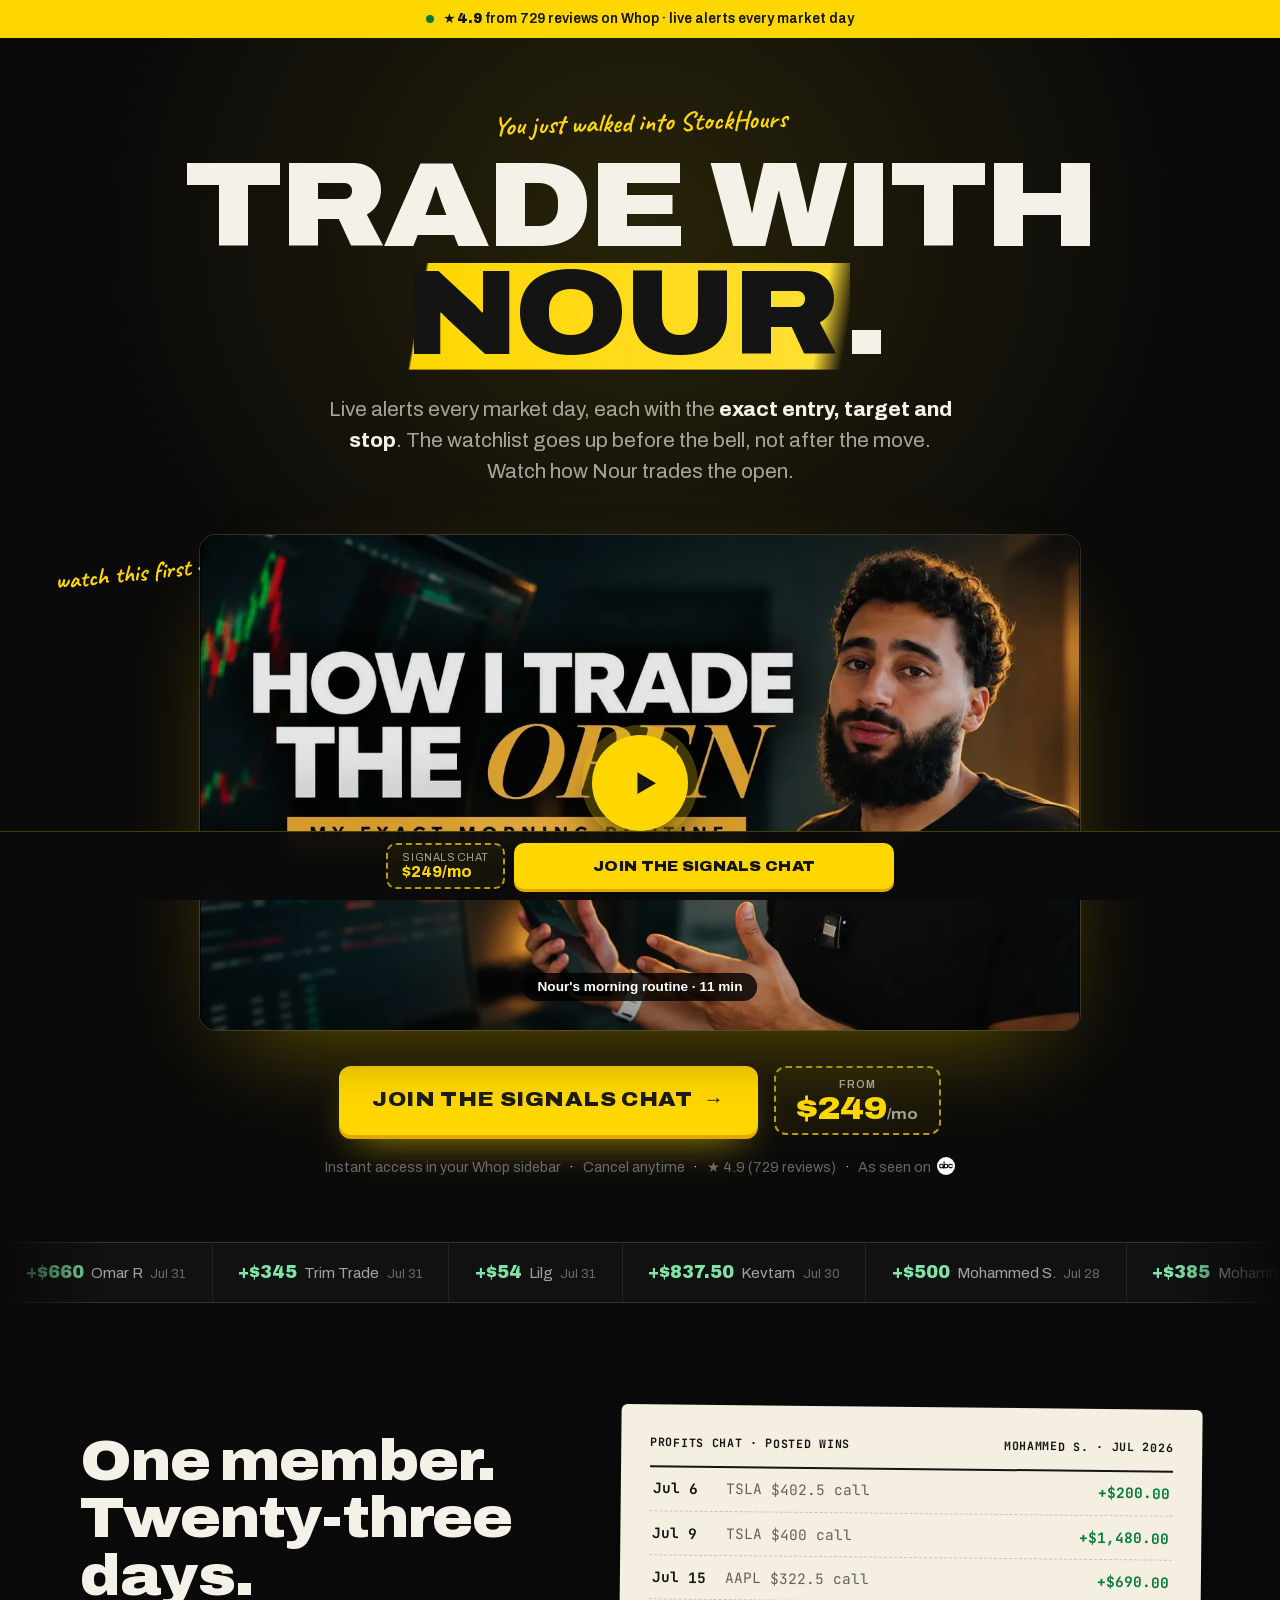
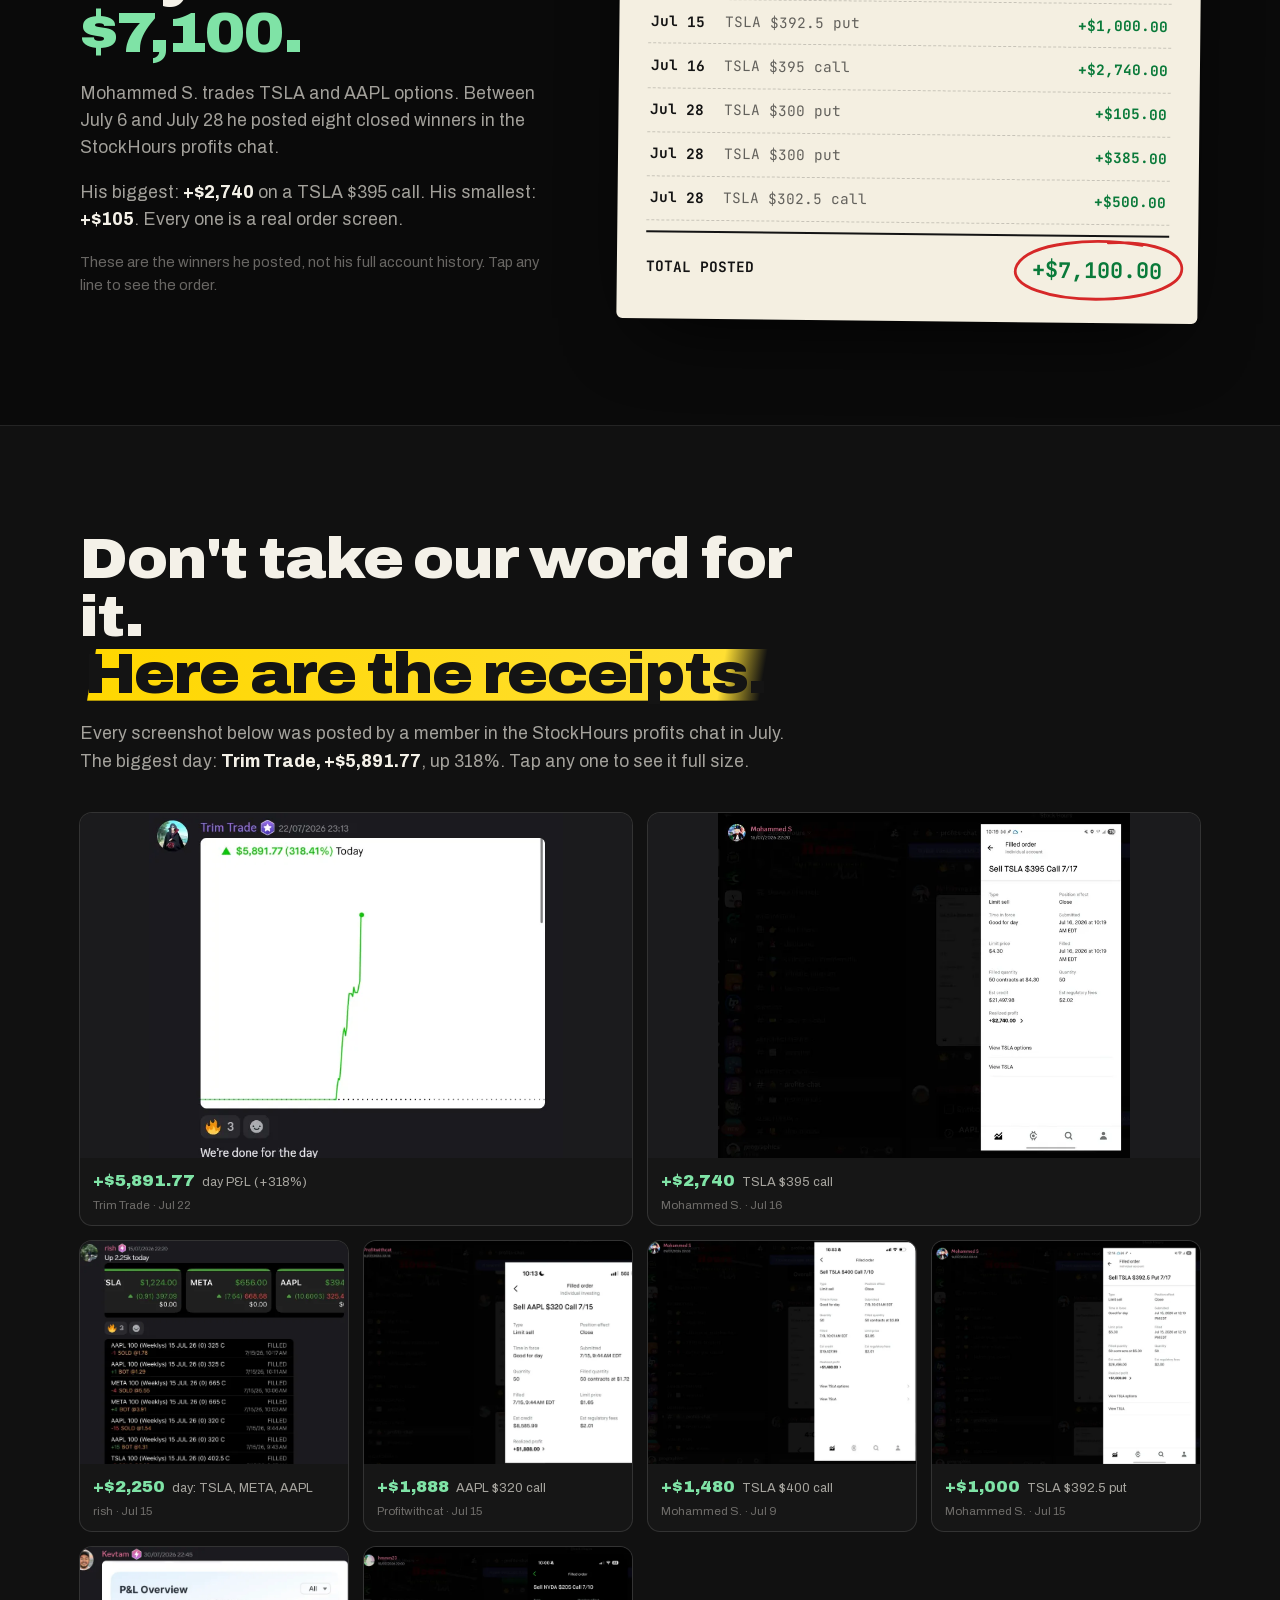
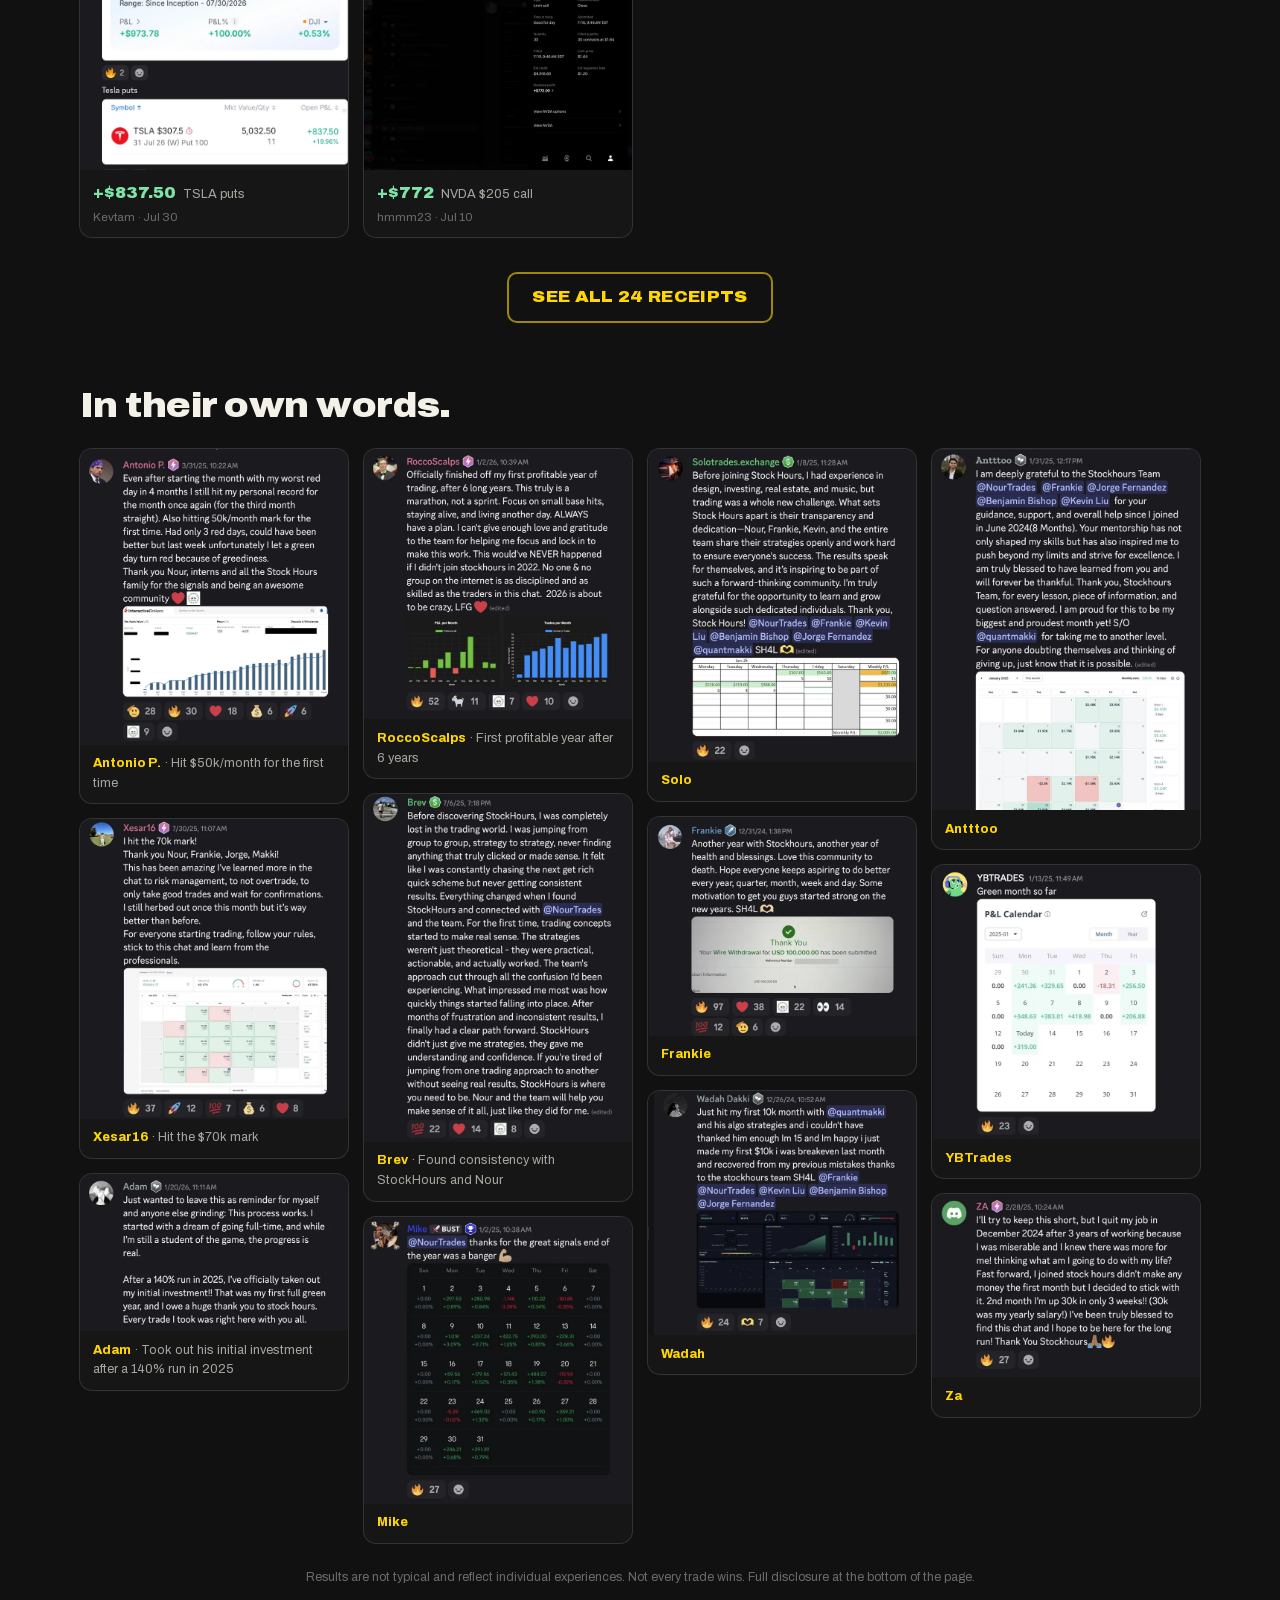
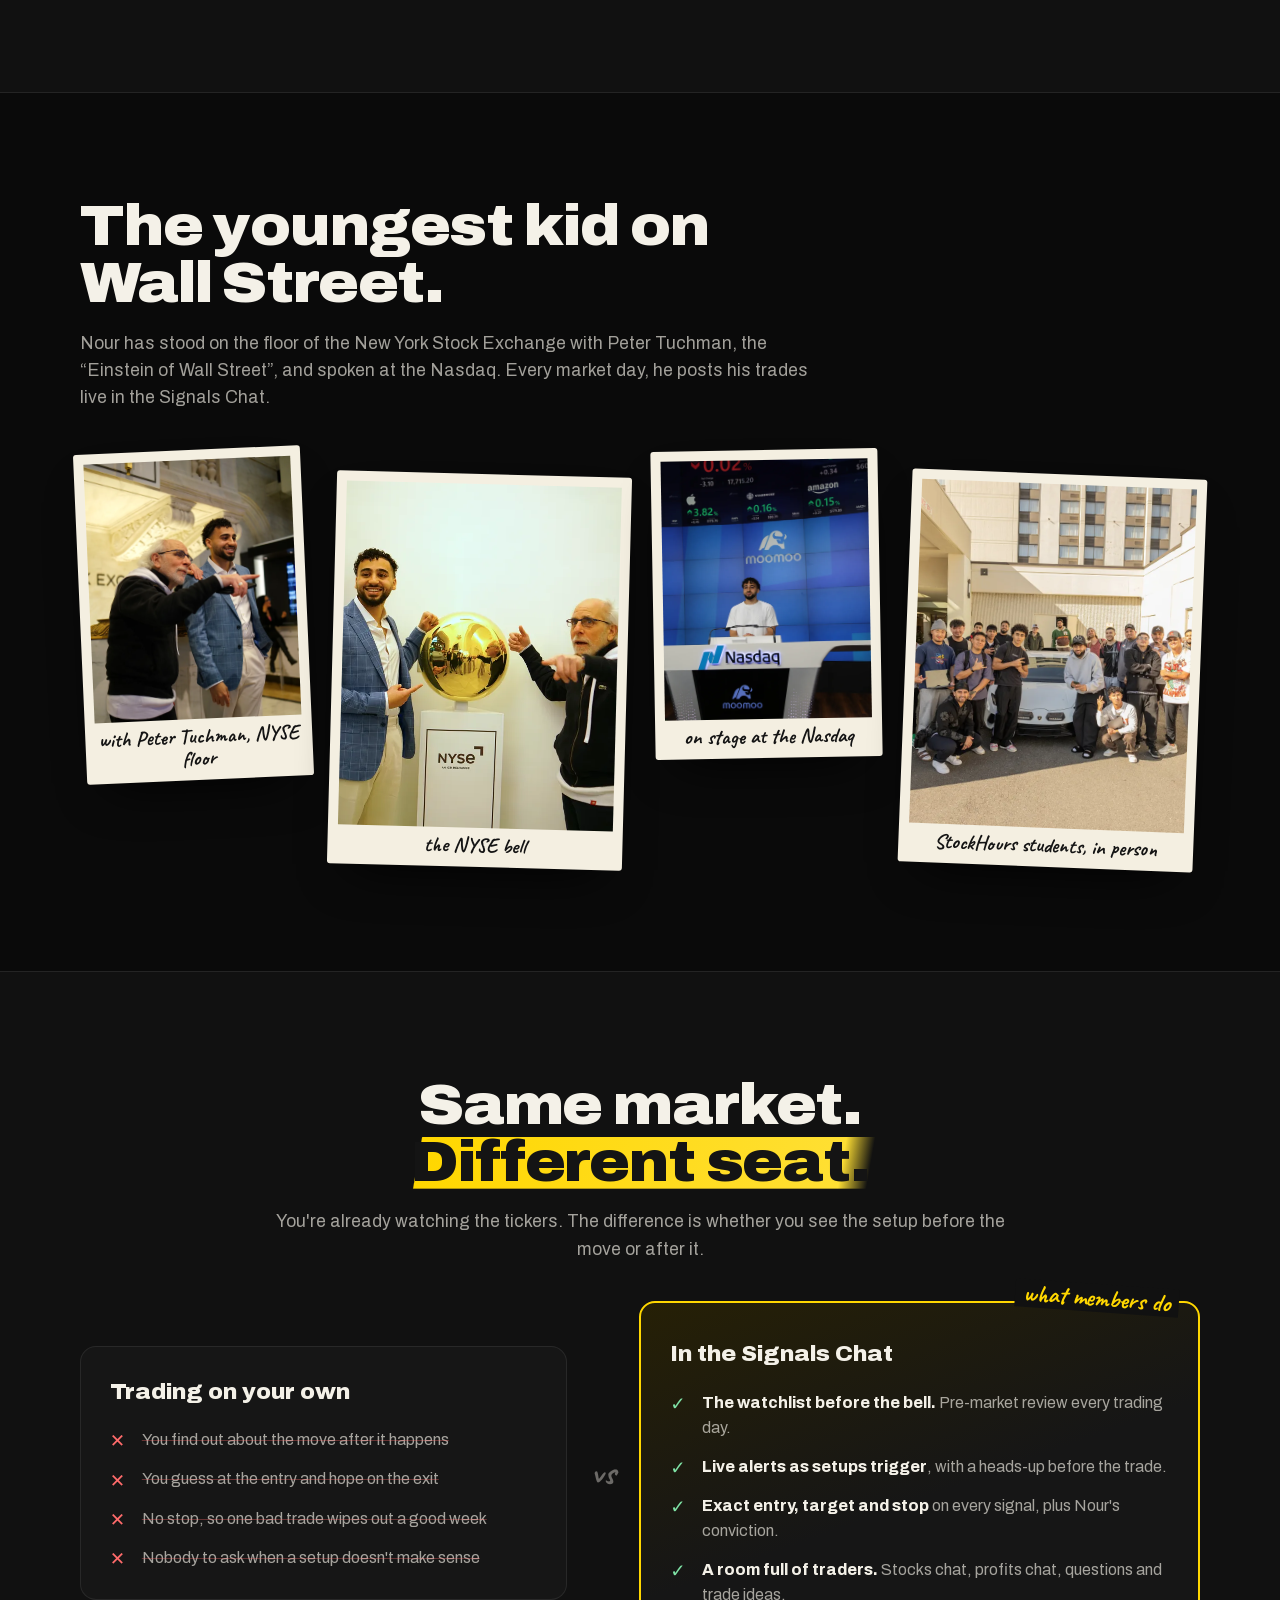
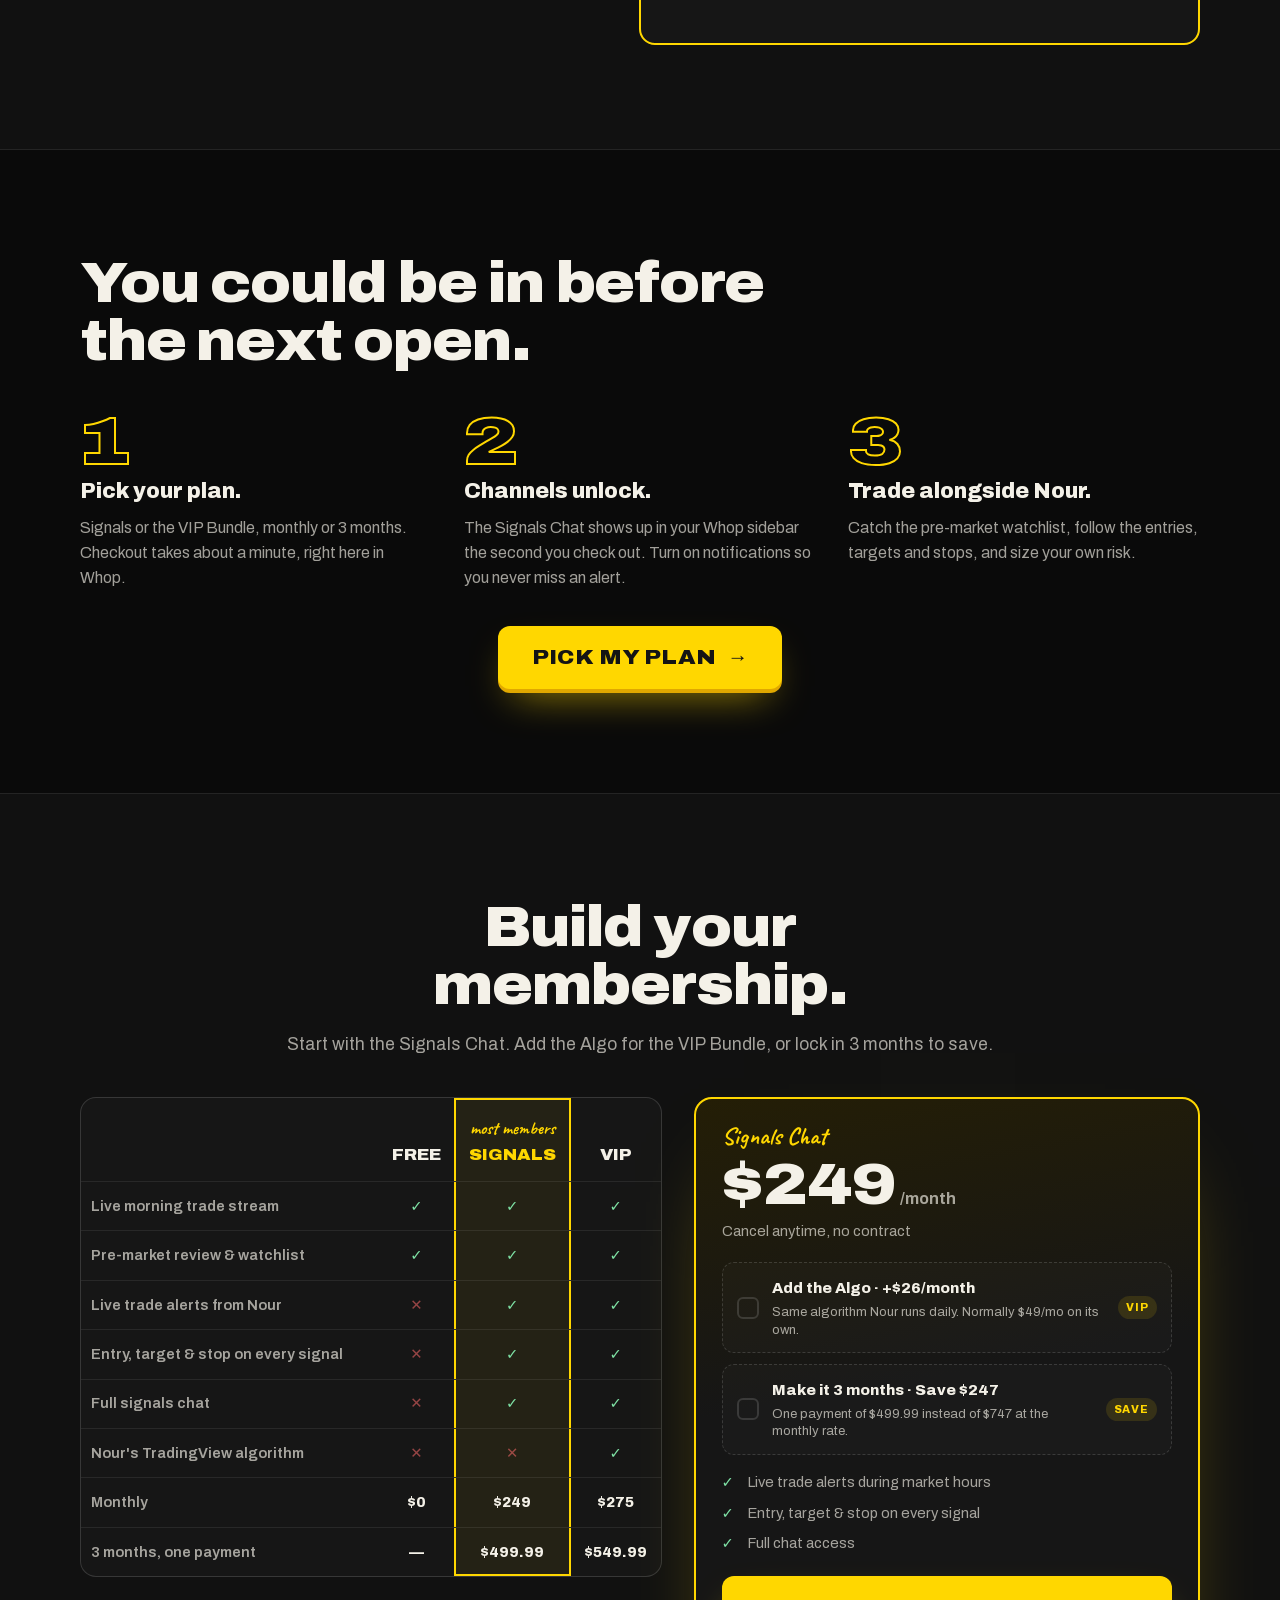
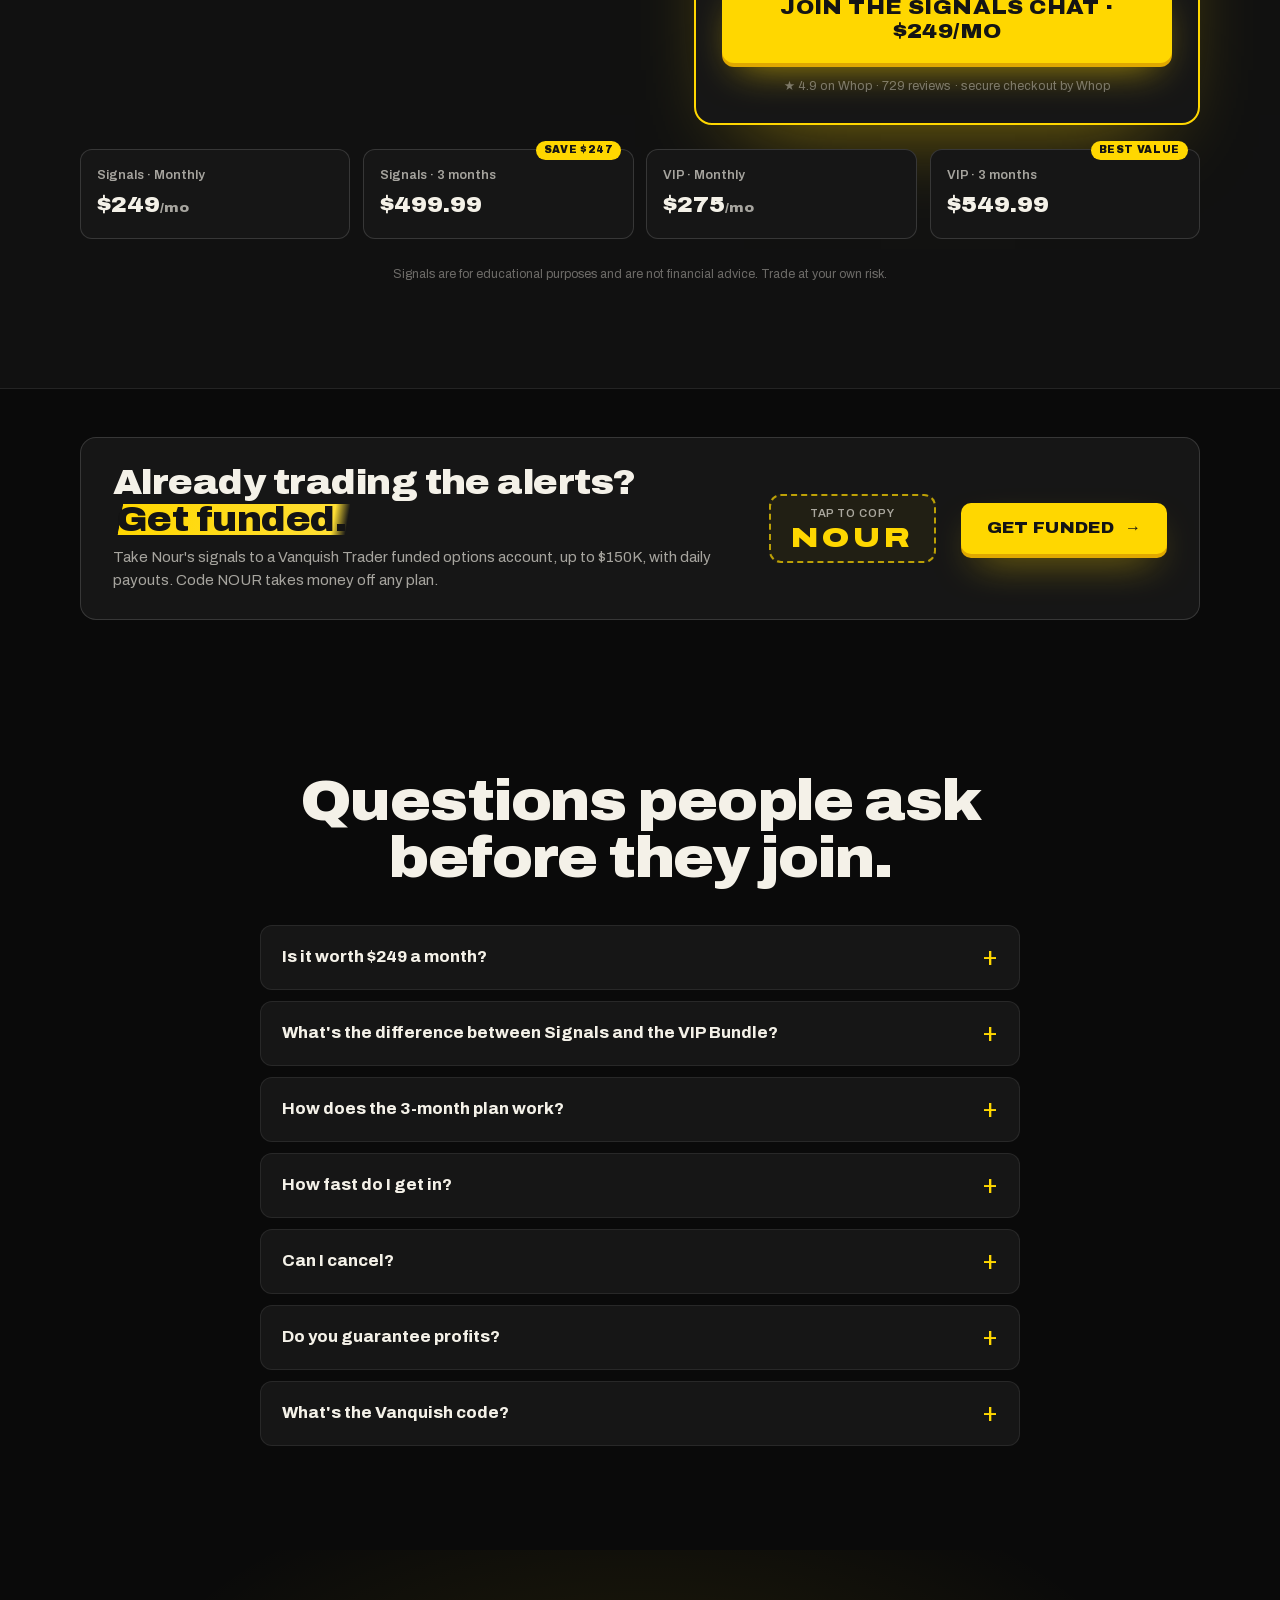
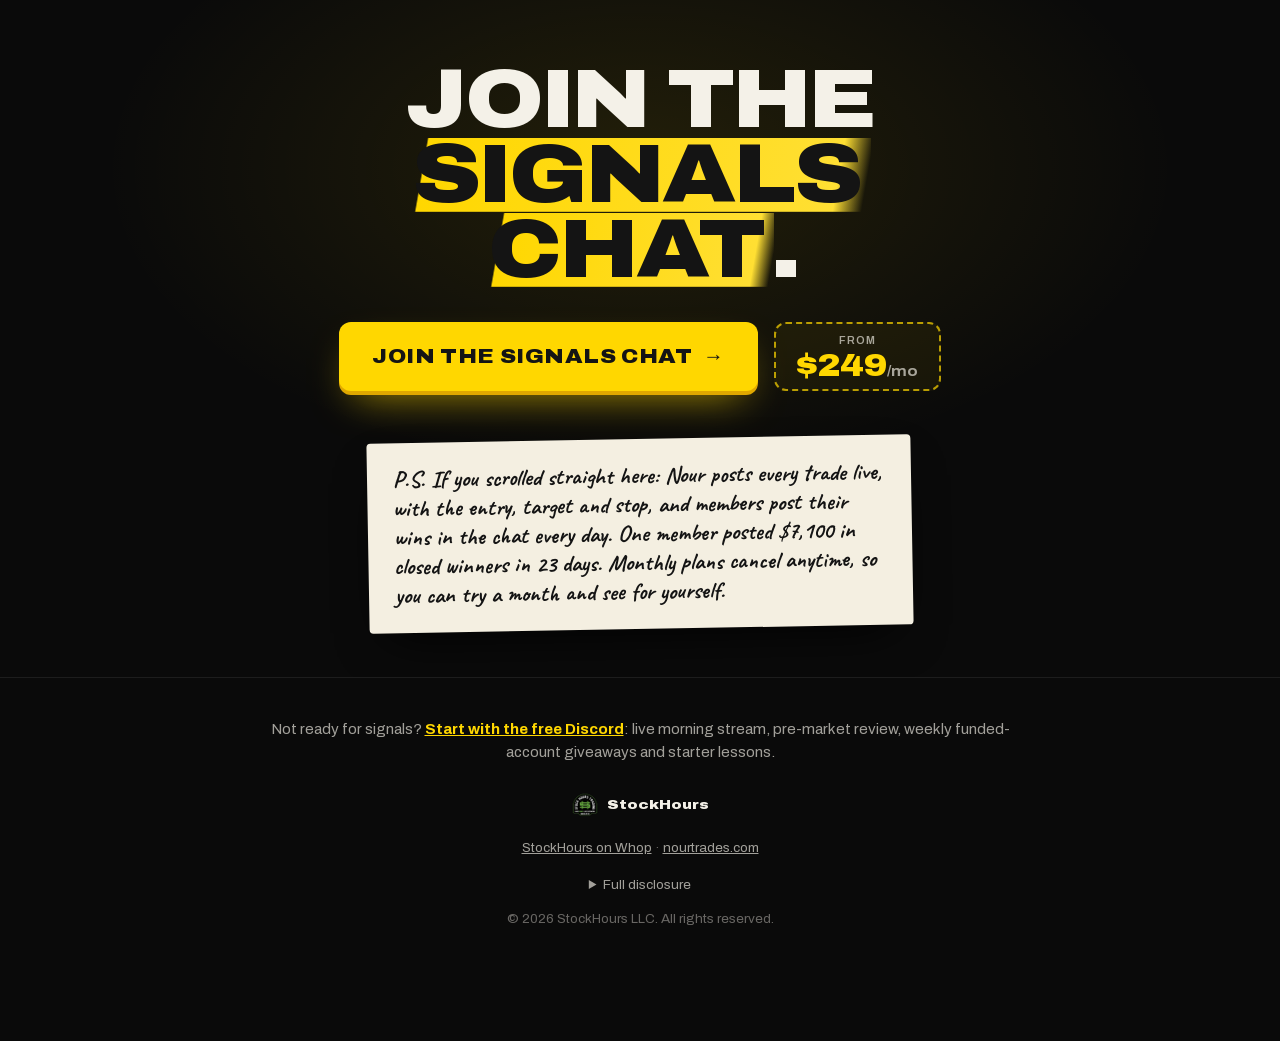
==== commit 5897e5cb: "Redesign welcome page as a sales page Video-first hero, member-win ticker, posted-wins statement, re" ====
--- a/index.html
+++ b/index.html
@@ -4,663 +4,596 @@
     <meta charset="utf-8" />
     <meta name="viewport" content="width=device-width, initial-scale=1, viewport-fit=cover" />
     <title>StockHours</title>
-    <meta name="description" content="Welcome to StockHours. Live trade alerts from Nour with exact entries, targets and stops. Signals Chat from $249/mo." />
+    <meta name="description" content="Trade with Nour. Live trade alerts every market day with the exact entry, target and stop. Signals Chat from $249/mo." />
     <meta name="theme-color" content="#0a0a0a" />
     <link rel="icon" href="/favicon.png" type="image/png" />
     <link rel="preload" href="/assets/fonts/archivo-latin.woff2" as="font" type="font/woff2" crossorigin />
-    <link rel="stylesheet" href="/assets/styles.css" />
-    <script>
-      document.documentElement.classList.add("js");
-    </script>
+    <link rel="preload" href="/assets/fonts/caveat-latin.woff2" as="font" type="font/woff2" crossorigin />
+    <link rel="stylesheet" href="/assets/sales.css" />
   </head>
   <body>
-    <div class="brand-page">
-      <!-- ============ NAV ============ -->
-      <header class="nav">
-        <div class="container nav__inner">
-          <a class="nav__brand" href="#top" aria-label="StockHours, back to top">
-            <img src="/assets/img/logo.webp" alt="" width="32" height="32" />
-            <span class="display nav__name">StockHours</span>
-          </a>
-          <div class="nav__right">
-            <span class="nav__rating"><b>★ 4.9</b> · 729 reviews on Whop</span>
-            <a class="cta cta--sm" href="#join">Join signals</a>
-          </div>
+    <a class="topbar" href="#receipts">
+      <span class="topbar__live" aria-hidden="true"></span>
+      <span><b>★ 4.9</b> from 729 reviews on Whop · live alerts every market day</span>
+    </a>
+
+    <main id="top">
+      <!-- ======================= HERO ======================= -->
+      <header class="hero">
+        <div class="wrap">
+          <p class="kicker">You just walked into StockHours</p>
+          <h1 class="h1">Trade with <span class="mark">Nour</span>.</h1>
+          <p class="hero__sub">
+            Live alerts every market day, each with the <strong>exact entry, target and stop</strong>.
+            The watchlist goes up before the bell, not after the move. Watch how Nour trades the open.
+          </p>
+
+          <div class="video-wrap">
+            <span class="note note--video" aria-hidden="true">watch this first
+              <svg viewBox="0 0 60 50" class="note__arrow"><path d="M6 6c18 2 34 12 40 34m0 0-9-7m9 7 4-11" /></svg>
+            </span>
+            <div class="video" data-video="ZMVBMYVxGts" data-start="0" data-title="How I Trade the Open: My Full Morning Routine">
+              <button type="button" class="video__play" aria-label="Play video: How I Trade the Open, Nour's full morning routine">
+                <img src="/assets/img/video-thumb.webp" width="1280" height="720" alt="" fetchpriority="high" />
+                <span class="video__btn" aria-hidden="true"><svg viewBox="0 0 24 24"><path d="M8 5.5v13l11-6.5z" /></svg></span>
+                <span class="video__label">Nour's morning routine · 11 min</span>
+              </button>
+            </div>
+          </div>
+
+          <div class="cta-row">
+            <a class="btn btn--xl" href="#join" id="hero-cta">Join the Signals Chat <span class="btn__arrow" aria-hidden="true">→</span></a>
+            <a class="pricetag" href="#join">
+              <span class="pricetag__label">from</span>
+              <span class="pricetag__value">$249<small>/mo</small></span>
+            </a>
+          </div>
+          <p class="facts">Instant access in your Whop sidebar <i>·</i> Cancel anytime <i>·</i> ★ 4.9 (729 reviews) <i>·</i> As seen on <img src="/assets/img/abc-logo.svg" alt="ABC" width="18" height="18" /></p>
         </div>
       </header>
 
-      <main id="top">
-        <!-- ============ HERO ============ -->
-        <section class="hero">
-          <div class="container hero__grid">
-            <div class="hero__copy">
-              <p class="eyebrow">📈 Welcome to StockHours</p>
-              <h1 class="display display--xl hero__title">
-                <span>Trade with</span>
-                <span class="gold-text">Nour</span>
-              </h1>
-              <p class="display hero__kicker">Live alerts. Exact entries, targets &amp; stops.</p>
-              <p class="prose-body hero__sub">
-                you just walked into StockHours, home of Nour, the youngest kid on Wall Street. get in the room where the watchlist goes up before the market opens, not after the move.
-              </p>
-              <div class="hero__ctas">
-                <a class="cta cta--lg" href="#join" id="hero-cta">
-                  Join the Signals Chat <span class="cta__price">· from $249/mo</span>
-                </a>
-                <a class="cta cta--lg cta--ghost" href="#results">See the results</a>
-              </div>
-              <p class="fine-print">instant access in your Whop sidebar. cancel anytime.</p>
-              <ul class="trust" aria-label="Community stats">
-                <li><span class="trust__stars" aria-hidden="true">★★★★★</span><b>4.9</b> · 729 reviews</li>
-                <li class="trust__seen">as seen on <img src="/assets/img/abc-logo.svg" alt="ABC" width="22" height="22" /></li>
-                <li>stocks · options · live every market day</li>
+      <!-- ======================= TICKER ======================= -->
+      <div class="ticker" aria-label="Wins members posted in the StockHours profits chat">
+        <div class="ticker__track">
+          <span class="tick"><b>+$660</b> Omar R <i>Jul 31</i></span>
+          <span class="tick"><b>+$345</b> Trim Trade <i>Jul 31</i></span>
+          <span class="tick"><b>+$54</b> Lilg <i>Jul 31</i></span>
+          <span class="tick"><b>+$837.50</b> Kevtam <i>Jul 30</i></span>
+          <span class="tick"><b>+$500</b> Mohammed S. <i>Jul 28</i></span>
+          <span class="tick"><b>+$385</b> Mohammed S. <i>Jul 28</i></span>
+          <span class="tick"><b>+$105</b> Mohammed S. <i>Jul 28</i></span>
+          <span class="tick"><b>+$641.47</b> obey_antz <i>Jul 23</i></span>
+          <span class="tick"><b>+$5,891.77</b> Trim Trade <i>Jul 22</i></span>
+          <span class="tick"><b>+$2,740</b> Mohammed S. <i>Jul 16</i></span>
+          <span class="tick"><b>+$2,250</b> rish <i>Jul 15</i></span>
+          <span class="tick"><b>+$1,888</b> Profitwithcat <i>Jul 15</i></span>
+          <span class="tick"><b>+$1,000</b> Mohammed S. <i>Jul 15</i></span>
+          <span class="tick"><b>+$720</b> hmmm23 <i>Jul 15</i></span>
+          <span class="tick"><b>+$690</b> Mohammed S. <i>Jul 15</i></span>
+          <span class="tick"><b>+$772</b> hmmm23 <i>Jul 10</i></span>
+          <span class="tick"><b>+$1,480</b> Mohammed S. <i>Jul 9</i></span>
+          <span class="tick"><b>+$110</b> Andrew Mechan <i>Jul 9</i></span>
+          <span class="tick"><b>+$200</b> Mohammed S. <i>Jul 6</i></span>
+          <span class="tick" aria-hidden="true"><b>+$660</b> Omar R <i>Jul 31</i></span>
+          <span class="tick" aria-hidden="true"><b>+$345</b> Trim Trade <i>Jul 31</i></span>
+          <span class="tick" aria-hidden="true"><b>+$54</b> Lilg <i>Jul 31</i></span>
+          <span class="tick" aria-hidden="true"><b>+$837.50</b> Kevtam <i>Jul 30</i></span>
+          <span class="tick" aria-hidden="true"><b>+$500</b> Mohammed S. <i>Jul 28</i></span>
+          <span class="tick" aria-hidden="true"><b>+$385</b> Mohammed S. <i>Jul 28</i></span>
+          <span class="tick" aria-hidden="true"><b>+$105</b> Mohammed S. <i>Jul 28</i></span>
+          <span class="tick" aria-hidden="true"><b>+$641.47</b> obey_antz <i>Jul 23</i></span>
+          <span class="tick" aria-hidden="true"><b>+$5,891.77</b> Trim Trade <i>Jul 22</i></span>
+          <span class="tick" aria-hidden="true"><b>+$2,740</b> Mohammed S. <i>Jul 16</i></span>
+          <span class="tick" aria-hidden="true"><b>+$2,250</b> rish <i>Jul 15</i></span>
+          <span class="tick" aria-hidden="true"><b>+$1,888</b> Profitwithcat <i>Jul 15</i></span>
+          <span class="tick" aria-hidden="true"><b>+$1,000</b> Mohammed S. <i>Jul 15</i></span>
+          <span class="tick" aria-hidden="true"><b>+$720</b> hmmm23 <i>Jul 15</i></span>
+          <span class="tick" aria-hidden="true"><b>+$690</b> Mohammed S. <i>Jul 15</i></span>
+          <span class="tick" aria-hidden="true"><b>+$772</b> hmmm23 <i>Jul 10</i></span>
+          <span class="tick" aria-hidden="true"><b>+$1,480</b> Mohammed S. <i>Jul 9</i></span>
+          <span class="tick" aria-hidden="true"><b>+$110</b> Andrew Mechan <i>Jul 9</i></span>
+          <span class="tick" aria-hidden="true"><b>+$200</b> Mohammed S. <i>Jul 6</i></span>
+        </div>
+      </div>
+
+      <!-- ======================= STATEMENT ======================= -->
+      <section class="block" id="story">
+        <div class="wrap split">
+          <div class="split__copy">
+            <h2 class="h2">One member.<br />Twenty-three days.<br /><span class="money">$7,100.</span></h2>
+            <p>Mohammed S. trades TSLA and AAPL options. Between July 6 and July 28 he posted eight closed winners in the StockHours profits chat.</p>
+            <p>His biggest: <strong>+$2,740</strong> on a TSLA $395 call. His smallest: <strong>+$105</strong>. Every one is a real order screen.</p>
+            <p class="muted">These are the winners he posted, not his full account history. Tap any line to see the order.</p>
+          </div>
+
+          <div class="statement">
+            <div class="statement__head">
+              <span>Profits chat · posted wins</span>
+              <span>Mohammed S. · Jul 2026</span>
+            </div>
+            <ol class="statement__rows">
+              <li><button type="button" data-full="/assets/img/wall/328.webp" data-caption="Mohammed S. · +$200 TSLA $402.5 call · Jul 6">
+                <span class="row__date">Jul 6</span><span class="row__desc">TSLA $402.5 call</span><span class="row__amt">+$200.00</span>
+              </button></li>
+              <li><button type="button" data-full="/assets/img/wall/306.webp" data-caption="Mohammed S. · +$1,480 TSLA $400 call · Jul 9">
+                <span class="row__date">Jul 9</span><span class="row__desc">TSLA $400 call</span><span class="row__amt">+$1,480.00</span>
+              </button></li>
+              <li><button type="button" data-full="/assets/img/wall/211.webp" data-caption="Mohammed S. · +$690 AAPL $322.5 call · Jul 15">
+                <span class="row__date">Jul 15</span><span class="row__desc">AAPL $322.5 call</span><span class="row__amt">+$690.00</span>
+              </button></li>
+              <li><button type="button" data-full="/assets/img/wall/208.webp" data-caption="Mohammed S. · +$1,000 TSLA $392.5 put · Jul 15">
+                <span class="row__date">Jul 15</span><span class="row__desc">TSLA $392.5 put</span><span class="row__amt">+$1,000.00</span>
+              </button></li>
+              <li><button type="button" data-full="/assets/img/wall/195.webp" data-caption="Mohammed S. · +$2,740 TSLA $395 call · Jul 16">
+                <span class="row__date">Jul 16</span><span class="row__desc">TSLA $395 call</span><span class="row__amt">+$2,740.00</span>
+              </button></li>
+              <li><button type="button" data-full="/assets/img/wall/68.webp" data-caption="Mohammed S. · +$105 TSLA $300 put · Jul 28">
+                <span class="row__date">Jul 28</span><span class="row__desc">TSLA $300 put</span><span class="row__amt">+$105.00</span>
+              </button></li>
+              <li><button type="button" data-full="/assets/img/wall/70.webp" data-caption="Mohammed S. · +$385 TSLA $300 put · Jul 28">
+                <span class="row__date">Jul 28</span><span class="row__desc">TSLA $300 put</span><span class="row__amt">+$385.00</span>
+              </button></li>
+              <li><button type="button" data-full="/assets/img/wall/73.webp" data-caption="Mohammed S. · +$500 TSLA $302.5 call · Jul 28">
+                <span class="row__date">Jul 28</span><span class="row__desc">TSLA $302.5 call</span><span class="row__amt">+$500.00</span>
+              </button></li>
+            </ol>
+            <div class="statement__total">
+              <span>Total posted</span>
+              <span class="statement__sum">
+                +$7,100.00
+                <svg class="circle" viewBox="0 0 200 70" aria-hidden="true" preserveAspectRatio="none"><path d="M150 8C96 0 24 6 10 30c-12 22 40 36 98 34 52-2 92-16 86-36C188 10 148 4 112 6" /></svg>
+              </span>
+            </div>
+          </div>
+        </div>
+      </section>
+
+      <!-- ======================= RECEIPTS ======================= -->
+      <section class="block block--alt" id="receipts">
+        <div class="wrap">
+          <div class="head">
+            <h2 class="h2">Don't take our word for it.<br /><span class="mark">Here are the receipts.</span></h2>
+            <p>Every screenshot below was posted by a member in the StockHours profits chat in July. The biggest day: <strong>Trim Trade, +$5,891.77</strong>, up 318%. Tap any one to see it full size.</p>
+          </div>
+          <ul class="receipts">
+            <li><button type="button" class="receipt" data-full="/assets/img/wall/149.webp" data-caption="Trim Trade · +$5,891.77 day P&amp;L (+318%) · Jul 22">
+              <img src="/assets/img/wall/149.webp" alt="Trim Trade posted +$5,891.77 (day P&amp;L (+318%)) in the StockHours profits chat, Jul 22" width="667" height="557" loading="lazy" decoding="async" />
+              <span class="receipt__cap"><b>+$5,891.77</b> <span>day P&amp;L (+318%)</span> <i>Trim Trade · Jul 22</i></span>
+            </button></li>
+            <li><button type="button" class="receipt" data-full="/assets/img/wall/195.webp" data-caption="Mohammed S. · +$2,740 TSLA $395 call · Jul 16">
+              <img src="/assets/img/wall/195.webp" alt="Mohammed S. posted +$2,740 (TSLA $395 call) in the StockHours profits chat, Jul 16" width="720" height="604" loading="lazy" decoding="async" />
+              <span class="receipt__cap"><b>+$2,740</b> <span>TSLA $395 call</span> <i>Mohammed S. · Jul 16</i></span>
+            </button></li>
+            <li><button type="button" class="receipt" data-full="/assets/img/wall/214.webp" data-caption="rish · +$2,250 day: TSLA, META, AAPL · Jul 15">
+              <img src="/assets/img/wall/214.webp" alt="rish posted +$2,250 (day: TSLA, META, AAPL) in the StockHours profits chat, Jul 15" width="677" height="640" loading="lazy" decoding="async" />
+              <span class="receipt__cap"><b>+$2,250</b> <span>day: TSLA, META, AAPL</span> <i>rish · Jul 15</i></span>
+            </button></li>
+            <li><button type="button" class="receipt" data-full="/assets/img/wall/218.webp" data-caption="Profitwithcat · +$1,888 AAPL $320 call · Jul 15">
+              <img src="/assets/img/wall/218.webp" alt="Profitwithcat posted +$1,888 (AAPL $320 call) in the StockHours profits chat, Jul 15" width="720" height="521" loading="lazy" decoding="async" />
+              <span class="receipt__cap"><b>+$1,888</b> <span>AAPL $320 call</span> <i>Profitwithcat · Jul 15</i></span>
+            </button></li>
+            <li><button type="button" class="receipt" data-full="/assets/img/wall/306.webp" data-caption="Mohammed S. · +$1,480 TSLA $400 call · Jul 9">
+              <img src="/assets/img/wall/306.webp" alt="Mohammed S. posted +$1,480 (TSLA $400 call) in the StockHours profits chat, Jul 9" width="720" height="588" loading="lazy" decoding="async" />
+              <span class="receipt__cap"><b>+$1,480</b> <span>TSLA $400 call</span> <i>Mohammed S. · Jul 9</i></span>
+            </button></li>
+            <li><button type="button" class="receipt" data-full="/assets/img/wall/208.webp" data-caption="Mohammed S. · +$1,000 TSLA $392.5 put · Jul 15">
+              <img src="/assets/img/wall/208.webp" alt="Mohammed S. posted +$1,000 (TSLA $392.5 put) in the StockHours profits chat, Jul 15" width="720" height="606" loading="lazy" decoding="async" />
+              <span class="receipt__cap"><b>+$1,000</b> <span>TSLA $392.5 put</span> <i>Mohammed S. · Jul 15</i></span>
+            </button></li>
+            <li><button type="button" class="receipt" data-full="/assets/img/wall/33.webp" data-caption="Kevtam · +$837.50 TSLA puts · Jul 30">
+              <img src="/assets/img/wall/33.webp" alt="Kevtam posted +$837.50 (TSLA puts) in the StockHours profits chat, Jul 30" width="720" height="562" loading="lazy" decoding="async" />
+              <span class="receipt__cap"><b>+$837.50</b> <span>TSLA puts</span> <i>Kevtam · Jul 30</i></span>
+            </button></li>
+            <li><button type="button" class="receipt" data-full="/assets/img/wall/287.webp" data-caption="hmmm23 · +$772 NVDA $205 call · Jul 10">
+              <img src="/assets/img/wall/287.webp" alt="hmmm23 posted +$772 (NVDA $205 call) in the StockHours profits chat, Jul 10" width="720" height="586" loading="lazy" decoding="async" />
+              <span class="receipt__cap"><b>+$772</b> <span>NVDA $205 call</span> <i>hmmm23 · Jul 10</i></span>
+            </button></li>
+            <li data-extra hidden><button type="button" class="receipt" data-full="/assets/img/wall/236.webp" data-caption="hmmm23 · +$720 TSLA $402.5 call · Jul 15">
+              <img src="/assets/img/wall/236.webp" alt="hmmm23 posted +$720 (TSLA $402.5 call) in the StockHours profits chat, Jul 15" width="720" height="571" loading="lazy" decoding="async" />
+              <span class="receipt__cap"><b>+$720</b> <span>TSLA $402.5 call</span> <i>hmmm23 · Jul 15</i></span>
+            </button></li>
+            <li data-extra hidden><button type="button" class="receipt" data-full="/assets/img/wall/211.webp" data-caption="Mohammed S. · +$690 AAPL $322.5 call · Jul 15">
+              <img src="/assets/img/wall/211.webp" alt="Mohammed S. posted +$690 (AAPL $322.5 call) in the StockHours profits chat, Jul 15" width="720" height="614" loading="lazy" decoding="async" />
+              <span class="receipt__cap"><b>+$690</b> <span>AAPL $322.5 call</span> <i>Mohammed S. · Jul 15</i></span>
+            </button></li>
+            <li data-extra hidden><button type="button" class="receipt" data-full="/assets/img/wall/21.webp" data-caption="Omar R · +$660 NVDA, +7.65% day · Jul 31">
+              <img src="/assets/img/wall/21.webp" alt="Omar R posted +$660 (NVDA, +7.65% day) in the StockHours profits chat, Jul 31" width="717" height="542" loading="lazy" decoding="async" />
+              <span class="receipt__cap"><b>+$660</b> <span>NVDA, +7.65% day</span> <i>Omar R · Jul 31</i></span>
+            </button></li>
+            <li data-extra hidden><button type="button" class="receipt" data-full="/assets/img/wall/134.webp" data-caption="obey_antz · +$641.47 closed positions · Jul 23">
+              <img src="/assets/img/wall/134.webp" alt="obey_antz posted +$641.47 (closed positions) in the StockHours profits chat, Jul 23" width="720" height="520" loading="lazy" decoding="async" />
+              <span class="receipt__cap"><b>+$641.47</b> <span>closed positions</span> <i>obey_antz · Jul 23</i></span>
+            </button></li>
+            <li data-extra hidden><button type="button" class="receipt" data-full="/assets/img/wall/73.webp" data-caption="Mohammed S. · +$500 TSLA $302.5 call · Jul 28">
+              <img src="/assets/img/wall/73.webp" alt="Mohammed S. posted +$500 (TSLA $302.5 call) in the StockHours profits chat, Jul 28" width="720" height="594" loading="lazy" decoding="async" />
+              <span class="receipt__cap"><b>+$500</b> <span>TSLA $302.5 call</span> <i>Mohammed S. · Jul 28</i></span>
+            </button></li>
+            <li data-extra hidden><button type="button" class="receipt" data-full="/assets/img/wall/70.webp" data-caption="Mohammed S. · +$385 TSLA $300 put · Jul 28">
+              <img src="/assets/img/wall/70.webp" alt="Mohammed S. posted +$385 (TSLA $300 put) in the StockHours profits chat, Jul 28" width="720" height="581" loading="lazy" decoding="async" />
+              <span class="receipt__cap"><b>+$385</b> <span>TSLA $300 put</span> <i>Mohammed S. · Jul 28</i></span>
+            </button></li>
+            <li data-extra hidden><button type="button" class="receipt" data-full="/assets/img/wall/8.webp" data-caption="Trim Trade · +$345 MSFT $460 call · Jul 31">
+              <img src="/assets/img/wall/8.webp" alt="Trim Trade posted +$345 (MSFT $460 call) in the StockHours profits chat, Jul 31" width="616" height="580" loading="lazy" decoding="async" />
+              <span class="receipt__cap"><b>+$345</b> <span>MSFT $460 call</span> <i>Trim Trade · Jul 31</i></span>
+            </button></li>
+            <li data-extra hidden><button type="button" class="receipt" data-full="/assets/img/wall/328.webp" data-caption="Mohammed S. · +$200 TSLA $402.5 call · Jul 6">
+              <img src="/assets/img/wall/328.webp" alt="Mohammed S. posted +$200 (TSLA $402.5 call) in the StockHours profits chat, Jul 6" width="720" height="595" loading="lazy" decoding="async" />
+              <span class="receipt__cap"><b>+$200</b> <span>TSLA $402.5 call</span> <i>Mohammed S. · Jul 6</i></span>
+            </button></li>
+            <li data-extra hidden><button type="button" class="receipt" data-full="/assets/img/wall/308.webp" data-caption="Andrew Mechan · +$110 NVDA $200 call (+112%) · Jul 9">
+              <img src="/assets/img/wall/308.webp" alt="Andrew Mechan posted +$110 (NVDA $200 call (+112%)) in the StockHours profits chat, Jul 9" width="720" height="598" loading="lazy" decoding="async" />
+              <span class="receipt__cap"><b>+$110</b> <span>NVDA $200 call (+112%)</span> <i>Andrew Mechan · Jul 9</i></span>
+            </button></li>
+            <li data-extra hidden><button type="button" class="receipt" data-full="/assets/img/wall/68.webp" data-caption="Mohammed S. · +$105 TSLA $300 put · Jul 28">
+              <img src="/assets/img/wall/68.webp" alt="Mohammed S. posted +$105 (TSLA $300 put) in the StockHours profits chat, Jul 28" width="720" height="503" loading="lazy" decoding="async" />
+              <span class="receipt__cap"><b>+$105</b> <span>TSLA $300 put</span> <i>Mohammed S. · Jul 28</i></span>
+            </button></li>
+            <li data-extra hidden><button type="button" class="receipt" data-full="/assets/img/wall/62.webp" data-caption="mohrah0402 · +20.15% day: AAPL, AMD · Jul 29">
+              <img src="/assets/img/wall/62.webp" alt="mohrah0402 posted +20.15% (day: AAPL, AMD) in the StockHours profits chat, Jul 29" width="720" height="629" loading="lazy" decoding="async" />
+              <span class="receipt__cap"><b>+20.15%</b> <span>day: AAPL, AMD</span> <i>mohrah0402 · Jul 29</i></span>
+            </button></li>
+            <li data-extra hidden><button type="button" class="receipt" data-full="/assets/img/wall/6.webp" data-caption="mohrah0402 · +16.56% day: NVDA, MSFT · Jul 31">
+              <img src="/assets/img/wall/6.webp" alt="mohrah0402 posted +16.56% (day: NVDA, MSFT) in the StockHours profits chat, Jul 31" width="720" height="544" loading="lazy" decoding="async" />
+              <span class="receipt__cap"><b>+16.56%</b> <span>day: NVDA, MSFT</span> <i>mohrah0402 · Jul 31</i></span>
+            </button></li>
+            <li data-extra hidden><button type="button" class="receipt" data-full="/assets/img/wall/100.webp" data-caption="slickwilly2727 · +14.47% day P&amp;L · Jul 27">
+              <img src="/assets/img/wall/100.webp" alt="slickwilly2727 posted +14.47% (day P&amp;L) in the StockHours profits chat, Jul 27" width="592" height="582" loading="lazy" decoding="async" />
+              <span class="receipt__cap"><b>+14.47%</b> <span>day P&amp;L</span> <i>slickwilly2727 · Jul 27</i></span>
+            </button></li>
+            <li data-extra hidden><button type="button" class="receipt" data-full="/assets/img/wall/31.webp" data-caption="mohrah0402 · +6.54% day, still green · Jul 30">
+              <img src="/assets/img/wall/31.webp" alt="mohrah0402 posted +6.54% (day, still green) in the StockHours profits chat, Jul 30" width="720" height="575" loading="lazy" decoding="async" />
+              <span class="receipt__cap"><b>+6.54%</b> <span>day, still green</span> <i>mohrah0402 · Jul 30</i></span>
+            </button></li>
+            <li data-extra hidden><button type="button" class="receipt" data-full="/assets/img/wall/43.webp" data-caption="Solotrades · +3.59% day, SH4L target hit · Jul 30">
+              <img src="/assets/img/wall/43.webp" alt="Solotrades posted +3.59% (day, SH4L target hit) in the StockHours profits chat, Jul 30" width="720" height="575" loading="lazy" decoding="async" />
+              <span class="receipt__cap"><b>+3.59%</b> <span>day, SH4L target hit</span> <i>Solotrades · Jul 30</i></span>
+            </button></li>
+            <li data-extra hidden><button type="button" class="receipt" data-full="/assets/img/wall/26.webp" data-caption="Lilg · +$54 NVDA call · Jul 31">
+              <img src="/assets/img/wall/26.webp" alt="Lilg posted +$54 (NVDA call) in the StockHours profits chat, Jul 31" width="720" height="490" loading="lazy" decoding="async" />
+              <span class="receipt__cap"><b>+$54</b> <span>NVDA call</span> <i>Lilg · Jul 31</i></span>
+            </button></li>
+          </ul>
+          <div class="center">
+            <button type="button" class="btn btn--ghost" data-show-more>See all 24 receipts</button>
+          </div>
+
+          <div class="head head--sub">
+            <h3 class="h3">In their own words.</h3>
+          </div>
+          <ul class="quotes">
+            <li><button type="button" class="quote" data-full="/assets/img/testimonials/antonio.webp" data-caption="Antonio P. · Hit $50k/month for the first time">
+              <img src="/assets/img/testimonials/antonio.webp" alt="Antonio P. · Hit $50k/month for the first time" width="720" height="793" loading="lazy" decoding="async" />
+              <span class="quote__cap"><b>Antonio P.</b> · Hit $50k/month for the first time</span>
+            </button></li>
+            <li><button type="button" class="quote" data-full="/assets/img/testimonials/xesar16.webp" data-caption="Xesar16 · Hit the $70k mark">
+              <img src="/assets/img/testimonials/xesar16.webp" alt="Xesar16 · Hit the $70k mark" width="720" height="804" loading="lazy" decoding="async" />
+              <span class="quote__cap"><b>Xesar16</b> · Hit the $70k mark</span>
+            </button></li>
+            <li><button type="button" class="quote" data-full="/assets/img/testimonials/adam.webp" data-caption="Adam · Took out his initial investment after a 140% run in 2025">
+              <img src="/assets/img/testimonials/adam.webp" alt="Adam · Took out his initial investment after a 140% run in 2025" width="720" height="423" loading="lazy" decoding="async" />
+              <span class="quote__cap"><b>Adam</b> · Took out his initial investment after a 140% run in 2025</span>
+            </button></li>
+            <li><button type="button" class="quote" data-full="/assets/img/testimonials/roccoscalps.webp" data-caption="RoccoScalps · First profitable year after 6 years">
+              <img src="/assets/img/testimonials/roccoscalps.webp" alt="RoccoScalps · First profitable year after 6 years" width="720" height="725" loading="lazy" decoding="async" />
+              <span class="quote__cap"><b>RoccoScalps</b> · First profitable year after 6 years</span>
+            </button></li>
+            <li><button type="button" class="quote" data-full="/assets/img/testimonials/brev.webp" data-caption="Brev · Found consistency with StockHours and Nour">
+              <img src="/assets/img/testimonials/brev.webp" alt="Brev · Found consistency with StockHours and Nour" width="720" height="934" loading="lazy" decoding="async" />
+              <span class="quote__cap"><b>Brev</b> · Found consistency with StockHours and Nour</span>
+            </button></li>
+            <li><button type="button" class="quote" data-full="/assets/img/testimonials/mike.webp" data-caption="Mike · StockHours member">
+              <img src="/assets/img/testimonials/mike.webp" alt="Mike · StockHours member" width="720" height="772" loading="lazy" decoding="async" />
+              <span class="quote__cap"><b>Mike</b></span>
+            </button></li>
+            <li><button type="button" class="quote" data-full="/assets/img/testimonials/solo.webp" data-caption="Solo · StockHours member">
+              <img src="/assets/img/testimonials/solo.webp" alt="Solo · StockHours member" width="720" height="839" loading="lazy" decoding="async" />
+              <span class="quote__cap"><b>Solo</b></span>
+            </button></li>
+            <li><button type="button" class="quote" data-full="/assets/img/testimonials/frankie.webp" data-caption="Frankie · StockHours member">
+              <img src="/assets/img/testimonials/frankie.webp" alt="Frankie · StockHours member" width="720" height="589" loading="lazy" decoding="async" />
+              <span class="quote__cap"><b>Frankie</b></span>
+            </button></li>
+            <li><button type="button" class="quote" data-full="/assets/img/testimonials/wadah.webp" data-caption="Wadah · StockHours member">
+              <img src="/assets/img/testimonials/wadah.webp" alt="Wadah · StockHours member" width="720" height="656" loading="lazy" decoding="async" />
+              <span class="quote__cap"><b>Wadah</b></span>
+            </button></li>
+            <li><button type="button" class="quote" data-full="/assets/img/testimonials/antttoo.webp" data-caption="Antttoo · StockHours member">
+              <img src="/assets/img/testimonials/antttoo.webp" alt="Antttoo · StockHours member" width="720" height="970" loading="lazy" decoding="async" />
+              <span class="quote__cap"><b>Antttoo</b></span>
+            </button></li>
+            <li><button type="button" class="quote" data-full="/assets/img/testimonials/ybtrades.webp" data-caption="YBTrades · StockHours member">
+              <img src="/assets/img/testimonials/ybtrades.webp" alt="YBTrades · StockHours member" width="720" height="736" loading="lazy" decoding="async" />
+              <span class="quote__cap"><b>YBTrades</b></span>
+            </button></li>
+            <li><button type="button" class="quote" data-full="/assets/img/testimonials/za.webp" data-caption="Za · StockHours member">
+              <img src="/assets/img/testimonials/za.webp" alt="Za · StockHours member" width="720" height="492" loading="lazy" decoding="async" />
+              <span class="quote__cap"><b>Za</b></span>
+            </button></li>
+          </ul>
+          <p class="fine">Results are not typical and reflect individual experiences. Not every trade wins. Full disclosure at the bottom of the page.</p>
+        </div>
+      </section>
+
+      <!-- ======================= NOUR ======================= -->
+      <section class="block" id="nour">
+        <div class="wrap">
+          <div class="head">
+            <h2 class="h2">The youngest kid on Wall Street.</h2>
+            <p>Nour has stood on the floor of the New York Stock Exchange with Peter Tuchman, the “Einstein of Wall Street”, and spoken at the Nasdaq. Every market day, he posts his trades live in the Signals Chat.</p>
+          </div>
+          <div class="photos">
+            <figure class="photo photo--a">
+              <img src="/assets/img/photos/nyse-tuchman.webp" alt="Nour with Peter Tuchman on the floor of the New York Stock Exchange" width="900" height="1349" loading="lazy" decoding="async" />
+              <figcaption>with Peter Tuchman, NYSE floor</figcaption>
+            </figure>
+            <figure class="photo photo--b">
+              <img src="/assets/img/photos/nyse-bell.webp" alt="Nour at the New York Stock Exchange golden bell" width="1000" height="667" loading="lazy" decoding="async" />
+              <figcaption>the NYSE bell</figcaption>
+            </figure>
+            <figure class="photo photo--c">
+              <img src="/assets/img/photos/nasdaq.webp" alt="Nour speaking at the Nasdaq podium" width="900" height="1350" loading="lazy" decoding="async" />
+              <figcaption>on stage at the Nasdaq</figcaption>
+            </figure>
+            <figure class="photo photo--d">
+              <img src="/assets/img/photos/students.webp" alt="Nour with a large group of StockHours students at a live meetup" width="1200" height="800" loading="lazy" decoding="async" />
+              <figcaption>StockHours students, in person</figcaption>
+            </figure>
+          </div>
+        </div>
+      </section>
+
+      <!-- ======================= VS ======================= -->
+      <section class="block block--alt" id="compare">
+        <div class="wrap">
+          <div class="head head--center">
+            <h2 class="h2">Same market. <span class="mark">Different seat.</span></h2>
+            <p>You're already watching the tickers. The difference is whether you see the setup before the move or after it.</p>
+          </div>
+          <div class="vs">
+            <div class="vs__side">
+              <h3>Trading on your own</h3>
+              <ul class="x-list">
+                <li>You find out about the move after it happens</li>
+                <li>You guess at the entry and hope on the exit</li>
+                <li>No stop, so one bad trade wipes out a good week</li>
+                <li>Nobody to ask when a setup doesn't make sense</li>
               </ul>
             </div>
-
-            <div class="slip-stack" aria-hidden="true">
-              <img class="slip-stack__img slip-stack__img--a" src="/assets/img/wall/62.webp" alt="" width="720" height="629" />
-              <img class="slip-stack__img slip-stack__img--b" src="/assets/img/wall/208.webp" alt="" width="720" height="606" />
-              <img class="slip-stack__img slip-stack__img--c" src="/assets/img/wall/149.webp" alt="" width="667" height="557" fetchpriority="high" />
-              <div class="chip chip--odds">
-                <span class="chip__label">Every signal</span>
-                <span class="chip__value">Entry · Target · Stop</span>
-              </div>
-              <div class="chip chip--win">
-                <span class="chip__label">Posted in the chat</span>
-                <span class="chip__value money">+$5,891.77 today</span>
-              </div>
-            </div>
-          </div>
-        </section>
-
-        <!-- ============ STATS ============ -->
-        <section class="section--tight" aria-label="StockHours by the numbers">
-          <div class="container">
-            <div class="panel panel--lit stats reveal">
-              <div class="stat">
-                <div class="stat__value gold-text">4.9★</div>
-                <div class="stat__label">Rating on Whop</div>
-              </div>
-              <div class="stats__arrow" aria-hidden="true">·</div>
-              <div class="stat">
-                <div class="stat__value" data-count="729">729</div>
-                <div class="stat__label">Member reviews</div>
-              </div>
-              <div class="stats__arrow" aria-hidden="true">·</div>
-              <div class="stat">
-                <div class="stat__value money">LIVE</div>
-                <div class="stat__label">Every market day</div>
-              </div>
-              <p class="prose-body stats__note">real-time alerts from Nour during market hours, with his conviction on every trade 👇</p>
-            </div>
-          </div>
-        </section>
-
-        <!-- ============ RESULTS ============ -->
-        <section class="section" id="results">
-          <div class="container">
-            <div class="section__head reveal">
-              <p class="eyebrow">📸 Profits posted in the chat</p>
-              <h2 class="display display--lg">The receipts are <span class="gold-text">in the chat.</span></h2>
-              <p class="prose-body">pulled straight from the StockHours community. members post their wins every day. tap any screenshot to see it full size.</p>
-            </div>
-          </div>
-
-          <div class="marquee" style="--marquee-dur: 90s">
-            <div class="marquee__track">
-              <button type="button" class="slip slip--shot" data-full="/assets/img/wall/149.webp" data-caption="Posted in the StockHours profits chat">
-                <img src="/assets/img/wall/149.webp" alt="StockHours member profit screenshot from the community chat" width="667" height="557" loading="lazy" decoding="async" />
-              </button>
-              <button type="button" class="slip slip--shot" data-full="/assets/img/wall/195.webp" data-caption="Posted in the StockHours profits chat">
-                <img src="/assets/img/wall/195.webp" alt="StockHours member profit screenshot from the community chat" width="720" height="604" loading="lazy" decoding="async" />
-              </button>
-              <button type="button" class="slip slip--shot" data-full="/assets/img/wall/62.webp" data-caption="Posted in the StockHours profits chat">
-                <img src="/assets/img/wall/62.webp" alt="StockHours member profit screenshot from the community chat" width="720" height="629" loading="lazy" decoding="async" />
-              </button>
-              <button type="button" class="slip slip--shot" data-full="/assets/img/wall/8.webp" data-caption="Posted in the StockHours profits chat">
-                <img src="/assets/img/wall/8.webp" alt="StockHours member profit screenshot from the community chat" width="616" height="580" loading="lazy" decoding="async" />
-              </button>
-              <button type="button" class="slip slip--shot" data-full="/assets/img/wall/214.webp" data-caption="Posted in the StockHours profits chat">
-                <img src="/assets/img/wall/214.webp" alt="StockHours member profit screenshot from the community chat" width="677" height="640" loading="lazy" decoding="async" />
-              </button>
-              <button type="button" class="slip slip--shot" data-full="/assets/img/wall/100.webp" data-caption="Posted in the StockHours profits chat">
-                <img src="/assets/img/wall/100.webp" alt="StockHours member profit screenshot from the community chat" width="592" height="582" loading="lazy" decoding="async" />
-              </button>
-              <button type="button" class="slip slip--shot" data-full="/assets/img/wall/236.webp" data-caption="Posted in the StockHours profits chat">
-                <img src="/assets/img/wall/236.webp" alt="StockHours member profit screenshot from the community chat" width="720" height="571" loading="lazy" decoding="async" />
-              </button>
-              <button type="button" class="slip slip--shot" data-full="/assets/img/wall/306.webp" data-caption="Posted in the StockHours profits chat">
-                <img src="/assets/img/wall/306.webp" alt="StockHours member profit screenshot from the community chat" width="720" height="588" loading="lazy" decoding="async" />
-              </button>
-              <button type="button" class="slip slip--shot" data-full="/assets/img/wall/134.webp" data-caption="Posted in the StockHours profits chat">
-                <img src="/assets/img/wall/134.webp" alt="StockHours member profit screenshot from the community chat" width="720" height="520" loading="lazy" decoding="async" />
-              </button>
-              <button type="button" class="slip slip--shot" data-full="/assets/img/wall/21.webp" data-caption="Posted in the StockHours profits chat">
-                <img src="/assets/img/wall/21.webp" alt="StockHours member profit screenshot from the community chat" width="717" height="542" loading="lazy" decoding="async" />
-              </button>
-              <button type="button" class="slip slip--shot" data-full="/assets/img/wall/73.webp" data-caption="Posted in the StockHours profits chat">
-                <img src="/assets/img/wall/73.webp" alt="StockHours member profit screenshot from the community chat" width="720" height="594" loading="lazy" decoding="async" />
-              </button>
-              <button type="button" class="slip slip--shot" data-full="/assets/img/wall/287.webp" data-caption="Posted in the StockHours profits chat">
-                <img src="/assets/img/wall/287.webp" alt="StockHours member profit screenshot from the community chat" width="720" height="586" loading="lazy" decoding="async" />
-              </button>
-            </div>
-          </div>
-
-          <div class="marquee marquee--reverse" style="--marquee-dur: 80s">
-            <div class="marquee__track">
-              <button type="button" class="slip slip--shot" data-full="/assets/img/wall/208.webp" data-caption="Posted in the StockHours profits chat">
-                <img src="/assets/img/wall/208.webp" alt="StockHours member profit screenshot from the community chat" width="720" height="606" loading="lazy" decoding="async" />
-              </button>
-              <button type="button" class="slip slip--shot" data-full="/assets/img/wall/211.webp" data-caption="Posted in the StockHours profits chat">
-                <img src="/assets/img/wall/211.webp" alt="StockHours member profit screenshot from the community chat" width="720" height="614" loading="lazy" decoding="async" />
-              </button>
-              <button type="button" class="slip slip--shot" data-full="/assets/img/wall/70.webp" data-caption="Posted in the StockHours profits chat">
-                <img src="/assets/img/wall/70.webp" alt="StockHours member profit screenshot from the community chat" width="720" height="581" loading="lazy" decoding="async" />
-              </button>
-              <button type="button" class="slip slip--shot" data-full="/assets/img/wall/31.webp" data-caption="Posted in the StockHours profits chat">
-                <img src="/assets/img/wall/31.webp" alt="StockHours member profit screenshot from the community chat" width="720" height="575" loading="lazy" decoding="async" />
-              </button>
-              <button type="button" class="slip slip--shot" data-full="/assets/img/wall/43.webp" data-caption="Posted in the StockHours profits chat">
-                <img src="/assets/img/wall/43.webp" alt="StockHours member profit screenshot from the community chat" width="720" height="575" loading="lazy" decoding="async" />
-              </button>
-              <button type="button" class="slip slip--shot" data-full="/assets/img/wall/328.webp" data-caption="Posted in the StockHours profits chat">
-                <img src="/assets/img/wall/328.webp" alt="StockHours member profit screenshot from the community chat" width="720" height="595" loading="lazy" decoding="async" />
-              </button>
-              <button type="button" class="slip slip--shot" data-full="/assets/img/wall/308.webp" data-caption="Posted in the StockHours profits chat">
-                <img src="/assets/img/wall/308.webp" alt="StockHours member profit screenshot from the community chat" width="720" height="598" loading="lazy" decoding="async" />
-              </button>
-              <button type="button" class="slip slip--shot" data-full="/assets/img/wall/218.webp" data-caption="Posted in the StockHours profits chat">
-                <img src="/assets/img/wall/218.webp" alt="StockHours member profit screenshot from the community chat" width="720" height="521" loading="lazy" decoding="async" />
-              </button>
-              <button type="button" class="slip slip--shot" data-full="/assets/img/wall/6.webp" data-caption="Posted in the StockHours profits chat">
-                <img src="/assets/img/wall/6.webp" alt="StockHours member profit screenshot from the community chat" width="720" height="544" loading="lazy" decoding="async" />
-              </button>
-              <button type="button" class="slip slip--shot" data-full="/assets/img/wall/33.webp" data-caption="Posted in the StockHours profits chat">
-                <img src="/assets/img/wall/33.webp" alt="StockHours member profit screenshot from the community chat" width="720" height="562" loading="lazy" decoding="async" />
-              </button>
-              <button type="button" class="slip slip--shot" data-full="/assets/img/wall/68.webp" data-caption="Posted in the StockHours profits chat">
-                <img src="/assets/img/wall/68.webp" alt="StockHours member profit screenshot from the community chat" width="720" height="503" loading="lazy" decoding="async" />
-              </button>
-              <button type="button" class="slip slip--shot" data-full="/assets/img/wall/26.webp" data-caption="Posted in the StockHours profits chat">
-                <img src="/assets/img/wall/26.webp" alt="StockHours member profit screenshot from the community chat" width="720" height="490" loading="lazy" decoding="async" />
-              </button>
-            </div>
-          </div>
-
-          <div class="container">
-            <p class="prose-body receipts__note reveal">results are not typical and reflect individual experiences. not every trade wins. see the full disclosure at the bottom.</p>
-          </div>
-        </section>
-
-        <hr class="rule-gold" />
-
-        <!-- ============ WALL STREET ============ -->
-        <section class="section" id="nour">
-          <div class="container">
-            <div class="section__head reveal">
-              <p class="eyebrow">🏛️ Recognized on Wall Street</p>
-              <h2 class="display display--lg">The youngest kid <span class="gold-text">on Wall Street.</span></h2>
-              <p class="prose-body">from the Nasdaq to the New York Stock Exchange, and the students learning alongside Nour every day.</p>
-            </div>
-            <div class="photos">
-              <figure class="photo photo--tall reveal">
-                <img src="/assets/img/photos/nyse-tuchman.webp" alt="Nour with Peter Tuchman, the Einstein of Wall Street, on the floor of the New York Stock Exchange" width="900" height="1349" loading="lazy" decoding="async" />
-                <figcaption>With Peter Tuchman, the “Einstein of Wall Street”, at the NYSE</figcaption>
-              </figure>
-              <figure class="photo reveal">
-                <img src="/assets/img/photos/nyse-bell.webp" alt="Nour at the New York Stock Exchange golden bell" width="1000" height="667" loading="lazy" decoding="async" />
-                <figcaption>At the New York Stock Exchange</figcaption>
-              </figure>
-              <figure class="photo photo--tall reveal">
-                <img src="/assets/img/photos/nasdaq.webp" alt="Nour speaking at the Nasdaq podium" width="900" height="1350" loading="lazy" decoding="async" />
-                <figcaption>Nour at the Nasdaq</figcaption>
-              </figure>
-              <figure class="photo reveal">
-                <img src="/assets/img/photos/students.webp" alt="Nour with a large group of StockHours students at a live meetup" width="1200" height="800" loading="lazy" decoding="async" />
-                <figcaption>Nour with StockHours students</figcaption>
-              </figure>
-            </div>
-          </div>
-        </section>
-
-        <!-- ============ WHAT YOU GET ============ -->
-        <section class="section" id="inside">
-          <div class="container">
-            <div class="section__head reveal">
-              <p class="eyebrow">💰 What's inside</p>
-              <h2 class="display display--lg">Two ways in. <span class="gold-text">One room.</span></h2>
-              <p class="prose-body">the free Discord gets you in the door. the Signals Chat is where Nour's trades drop live. the VIP Bundle adds the exact algorithm he runs on his charts.</p>
-            </div>
-
-            <div class="cappers">
-              <article class="panel capper reveal">
-                <div class="capper__head">
-                  <img class="capper__avatar" src="/assets/img/logo.webp" alt="" width="52" height="52" loading="lazy" />
-                  <div>
-                    <h3 class="display display--md">Signals Chat</h3>
-                    <div class="capper__role">From $249/mo</div>
-                  </div>
-                </div>
-                <p class="prose-body">live signals from Nour during market hours. every alert comes with a clear entry, target, stop, and his conviction.</p>
-                <ul class="channels">
-                  <li class="channel"><span class="channel__icon" aria-hidden="true">LIVE</span><span class="channel__name">Live trade alerts<span class="channel__desc">real-time signals as setups trigger.</span></span><span class="channel__lock" aria-label="included">🔓</span></li>
-                  <li class="channel"><span class="channel__icon" aria-hidden="true">E/T/S</span><span class="channel__name">Entry, target &amp; stop<span class="channel__desc">plus a heads-up before the trade and Nour's conviction.</span></span><span class="channel__lock" aria-label="included">🔓</span></li>
-                  <li class="channel"><span class="channel__icon" aria-hidden="true">CHAT</span><span class="channel__name">Full chat access<span class="channel__desc">stocks-chat, profits-chat, question area, trade ideas &amp; newsbot.</span></span><span class="channel__lock" aria-label="included">🔓</span></li>
-                </ul>
-              </article>
-
-              <article class="panel capper capper--vip reveal">
-                <div class="capper__head">
-                  <img class="capper__avatar" src="/assets/img/logo.webp" alt="" width="52" height="52" loading="lazy" />
-                  <div>
-                    <h3 class="display display--md">VIP Bundle</h3>
-                    <div class="capper__role">Signals + Algo · from $275/mo</div>
-                  </div>
-                </div>
-                <p class="prose-body">everything in the Signals Chat, plus Nour's TradingView algorithm. the same tool he runs every day, normally $49/mo on its own.</p>
-                <ul class="channels">
-                  <li class="channel"><span class="channel__icon" aria-hidden="true">SIG</span><span class="channel__name">Everything in Signals<span class="channel__desc">live alerts, entries, targets, stops and full chat.</span></span><span class="channel__lock" aria-label="included">🔓</span></li>
-                  <li class="channel"><span class="channel__icon" aria-hidden="true">ALGO</span><span class="channel__name">Nour's TradingView algo<span class="channel__desc">the exact tool Nour runs on his charts daily.</span></span><span class="channel__lock" aria-label="included">🔓</span></li>
-                  <li class="channel"><span class="channel__icon" aria-hidden="true">SAVE</span><span class="channel__name">Bundle pricing<span class="channel__desc">+$26/mo over Signals, instead of $49/mo separately.</span></span><span class="channel__lock" aria-label="included">🔓</span></li>
-                </ul>
-              </article>
-            </div>
-          </div>
-        </section>
-
-        <!-- ============ COMPARE ============ -->
-        <section class="section section--tight" id="compare">
-          <div class="container">
-            <div class="section__head section__head--center reveal">
-              <p class="eyebrow">🔓 Free vs paid</p>
-              <h2 class="display display--lg">Free gets you learning. <span class="gold-text">Signals get you the trades.</span></h2>
-            </div>
-
-            <div class="panel compare compare--3 reveal">
-              <table>
+            <div class="vs__or" aria-hidden="true">vs</div>
+            <div class="vs__side vs__side--win">
+              <span class="note note--vs" aria-hidden="true">what members do</span>
+              <h3>In the Signals Chat</h3>
+              <ul class="check-list">
+                <li><b>The watchlist before the bell.</b> Pre-market review every trading day.</li>
+                <li><b>Live alerts as setups trigger</b>, with a heads-up before the trade.</li>
+                <li><b>Exact entry, target and stop</b> on every signal, plus Nour's conviction.</li>
+                <li><b>A room full of traders.</b> Stocks chat, profits chat, questions and trade ideas.</li>
+              </ul>
+            </div>
+          </div>
+        </div>
+      </section>
+
+      <!-- ======================= STEPS ======================= -->
+      <section class="block" id="how">
+        <div class="wrap">
+          <div class="head">
+            <h2 class="h2">You could be in before the next open.</h2>
+          </div>
+          <ol class="steps">
+            <li>
+              <h3>Pick your plan.</h3>
+              <p>Signals or the VIP Bundle, monthly or 3 months. Checkout takes about a minute, right here in Whop.</p>
+            </li>
+            <li>
+              <h3>Channels unlock.</h3>
+              <p>The Signals Chat shows up in your Whop sidebar the second you check out. Turn on notifications so you never miss an alert.</p>
+            </li>
+            <li>
+              <h3>Trade alongside Nour.</h3>
+              <p>Catch the pre-market watchlist, follow the entries, targets and stops, and size your own risk.</p>
+            </li>
+          </ol>
+          <div class="center">
+            <a class="btn btn--xl" href="#join">Pick my plan <span class="btn__arrow" aria-hidden="true">→</span></a>
+          </div>
+        </div>
+      </section>
+
+      <!-- ======================= PLANS ======================= -->
+      <section class="block block--alt" id="join">
+        <div class="wrap">
+          <div class="head head--center">
+            <h2 class="h2">Build your membership.</h2>
+            <p>Start with the Signals Chat. Add the Algo for the VIP Bundle, or lock in 3 months to save.</p>
+          </div>
+
+          <div class="join">
+            <div class="table-wrap">
+              <table class="compare">
                 <thead>
                   <tr>
-                    <th scope="col"><span class="sr-only">What's included</span></th>
+                    <th scope="col"><span class="sr">What's included</span></th>
                     <th scope="col">Free</th>
-                    <th scope="col" class="col-premium">Signals</th>
-                    <th scope="col" class="col-premium">VIP</th>
+                    <th scope="col" class="is-pick"><span class="pick-tag">most members</span>Signals</th>
+                    <th scope="col">VIP</th>
                   </tr>
                 </thead>
                 <tbody>
-                  <tr>
-                    <th scope="row">Live morning trade stream</th>
-                    <td><span class="yes" aria-label="Included">✓</span></td>
-                    <td class="col-premium"><span class="yes" aria-label="Included">✓</span></td>
-                    <td class="col-premium"><span class="yes" aria-label="Included">✓</span></td>
-                  </tr>
-                  <tr>
-                    <th scope="row">Pre-market review &amp; watchlist</th>
-                    <td><span class="yes" aria-label="Included">✓</span></td>
-                    <td class="col-premium"><span class="yes" aria-label="Included">✓</span></td>
-                    <td class="col-premium"><span class="yes" aria-label="Included">✓</span></td>
-                  </tr>
-                  <tr>
-                    <th scope="row">Funded-account giveaways &amp; starter lessons</th>
-                    <td><span class="yes" aria-label="Included">✓</span></td>
-                    <td class="col-premium"><span class="yes" aria-label="Included">✓</span></td>
-                    <td class="col-premium"><span class="yes" aria-label="Included">✓</span></td>
-                  </tr>
-                  <tr>
-                    <th scope="row">Live trade alerts from Nour</th>
-                    <td><span class="no" aria-label="Not included">—</span></td>
-                    <td class="col-premium"><span class="yes" aria-label="Included">✓</span></td>
-                    <td class="col-premium"><span class="yes" aria-label="Included">✓</span></td>
-                  </tr>
-                  <tr>
-                    <th scope="row">Entry, target &amp; stop on every signal</th>
-                    <td><span class="no" aria-label="Not included">—</span></td>
-                    <td class="col-premium"><span class="yes" aria-label="Included">✓</span></td>
-                    <td class="col-premium"><span class="yes" aria-label="Included">✓</span></td>
-                  </tr>
-                  <tr>
-                    <th scope="row">Full signals chat</th>
-                    <td><span class="no" aria-label="Not included">—</span></td>
-                    <td class="col-premium"><span class="yes" aria-label="Included">✓</span></td>
-                    <td class="col-premium"><span class="yes" aria-label="Included">✓</span></td>
-                  </tr>
-                  <tr>
-                    <th scope="row">Nour's TradingView algorithm</th>
-                    <td><span class="no" aria-label="Not included">—</span></td>
-                    <td class="col-premium"><span class="no" aria-label="Not included">—</span></td>
-                    <td class="col-premium"><span class="yes" aria-label="Included">✓</span></td>
-                  </tr>
-                  <tr class="compare__price">
-                    <th scope="row">Price</th>
-                    <td>$0</td>
-                    <td class="col-premium">$249/mo</td>
-                    <td class="col-premium">$275/mo</td>
-                  </tr>
+                  <tr><th scope="row">Live morning trade stream</th><td><span class="y">✓</span></td><td class="is-pick"><span class="y">✓</span></td><td><span class="y">✓</span></td></tr>
+                  <tr><th scope="row">Pre-market review &amp; watchlist</th><td><span class="y">✓</span></td><td class="is-pick"><span class="y">✓</span></td><td><span class="y">✓</span></td></tr>
+                  <tr><th scope="row">Live trade alerts from Nour</th><td><span class="n" aria-label="Not included">✕</span></td><td class="is-pick"><span class="y">✓</span></td><td><span class="y">✓</span></td></tr>
+                  <tr><th scope="row">Entry, target &amp; stop on every signal</th><td><span class="n" aria-label="Not included">✕</span></td><td class="is-pick"><span class="y">✓</span></td><td><span class="y">✓</span></td></tr>
+                  <tr><th scope="row">Full signals chat</th><td><span class="n" aria-label="Not included">✕</span></td><td class="is-pick"><span class="y">✓</span></td><td><span class="y">✓</span></td></tr>
+                  <tr><th scope="row">Nour's TradingView algorithm</th><td><span class="n" aria-label="Not included">✕</span></td><td class="is-pick"><span class="n" aria-label="Not included">✕</span></td><td><span class="y">✓</span></td></tr>
+                  <tr class="compare__price"><th scope="row">Monthly</th><td>$0</td><td class="is-pick">$249</td><td>$275</td></tr>
+                  <tr class="compare__price"><th scope="row">3 months, one payment</th><td>—</td><td class="is-pick">$499.99</td><td>$549.99</td></tr>
                 </tbody>
               </table>
             </div>
-          </div>
-        </section>
-
-        <hr class="rule-gold" />
-
-        <!-- ============ PLAN BUILDER (all plans + upsells) ============ -->
-        <section class="section" id="join">
-          <div class="container">
-            <div class="section__head section__head--center reveal">
-              <p class="eyebrow">🔒 Signals Chat membership</p>
-              <h2 class="display display--lg">Build your <span class="gold-text">membership.</span></h2>
-              <p class="prose-body">start with the Signals Chat, add the Algo for the VIP Bundle, and lock in 3 months to save.</p>
-            </div>
-
-            <div class="builder" data-builder>
-              <div class="holo builder__card reveal" data-holo>
-                <div class="holo__foil" aria-hidden="true"></div>
-                <div class="holo__glare" aria-hidden="true"></div>
-                <div class="holo__content">
-                  <p class="eyebrow" data-b="eyebrow">Signals Chat</p>
-                  <div class="offer__price">
-                    <span class="offer__amount" data-b="price">$249</span>
-                    <span class="offer__per" data-b="per">/month</span>
-                  </div>
-                  <p class="prose-body offer__terms" data-b="terms">Cancel anytime, no contract</p>
-                  <p class="sr-only" aria-live="polite" data-b="live"></p>
-
-                  <button type="button" class="upsell" aria-pressed="false" data-toggle="algo" aria-label="Add the Algo (upgrade to the VIP Bundle)">
-                    <span class="upsell__box" aria-hidden="true">✓</span>
-                    <span class="upsell__text">
-                      <span class="upsell__title" data-b="algo-title">Add the Algo · +$26/month</span>
-                      <span class="upsell__body" data-b="algo-body">Same algorithm Nour runs daily. Normally $49/mo on its own.</span>
-                    </span>
-                    <span class="upsell__tag">VIP</span>
-                  </button>
-
-                  <button type="button" class="upsell" aria-pressed="false" data-toggle="quarterly" aria-label="Switch to the 3-month plan">
-                    <span class="upsell__box" aria-hidden="true">✓</span>
-                    <span class="upsell__text">
-                      <span class="upsell__title" data-b="q-title">Make it 3 months · Save $247</span>
-                      <span class="upsell__body" data-b="q-body">One payment of $499.99 instead of $747 at the monthly rate.</span>
-                    </span>
-                    <span class="upsell__tag">Save</span>
-                  </button>
-
-                  <a class="cta cta--lg cta--block builder__cta" href="https://whop.com/checkout/plan_mNqOeTtQdUwdI" target="_blank" rel="noreferrer" data-checkout="plan_mNqOeTtQdUwdI" id="offer-cta">
-                    <span data-b="cta">Join the Signals Chat</span>
-                  </a>
-                  <p class="offer__trust"><b>★ 4.9</b> on Whop · 729 reviews · secure checkout by Whop</p>
-                  <ul class="paybadges" aria-label="Payment methods">
-                    <li>Visa</li><li>Mastercard</li><li>Apple Pay</li><li>Google Pay</li>
-                  </ul>
-                </div>
+
+            <div class="offer" data-builder>
+              <p class="offer__eyebrow" data-b="eyebrow">Signals Chat</p>
+              <div class="offer__price">
+                <span class="offer__amount" data-b="price">$249</span>
+                <span class="offer__per" data-b="per">/month</span>
               </div>
-
-              <div class="builder__side reveal">
-                <img class="builder__img" data-b="img" src="/assets/img/signals-membership.webp" alt="StockHours Signals Chat Membership. Live trade alerts from Nour during market hours with clear entries, targets, and stops, plus full chat access." width="1200" height="675" loading="lazy" decoding="async" />
-                <h3 class="display display--md builder__h">Here's what you'll get</h3>
-                <ul class="checklist">
-                  <li><span><b>Live trade alerts during market hours</b><br /><span class="dim">real-time signals from Nour as setups trigger.</span></span></li>
-                  <li><span><b>Entry, target &amp; stop on every signal</b><br /><span class="dim">plus a heads-up before the trade and Nour's conviction.</span></span></li>
-                  <li><span><b>Full chat access</b><br /><span class="dim">stocks-chat, profits-chat, question area, trade ideas &amp; newsbot.</span></span></li>
-                  <li class="is-algo" data-b="algo-item" hidden><span><b>Nour's TradingView algorithm</b><br /><span class="dim">the exact tool Nour runs every day. included with the VIP Bundle.</span></span></li>
-                </ul>
-                <p class="fine-print">signals are for educational purposes and are not financial advice. trade at your own risk.</p>
-              </div>
-            </div>
-
-            <!-- every plan, one tap away -->
-            <div class="plans reveal" aria-label="All plans">
-              <a class="plan" href="https://whop.com/checkout/plan_mNqOeTtQdUwdI" target="_blank" rel="noreferrer" data-checkout="plan_mNqOeTtQdUwdI">
-                <span class="plan__name">Signals · Monthly</span>
-                <span class="plan__price">$249<small>/mo</small></span>
-                <span class="plan__note">cancel anytime</span>
+              <p class="offer__terms" data-b="terms">Cancel anytime, no contract</p>
+              <p class="sr" aria-live="polite" data-b="live"></p>
+
+              <button type="button" class="upsell" aria-pressed="false" data-toggle="algo" aria-label="Add the Algo (upgrade to the VIP Bundle)">
+                <span class="upsell__box" aria-hidden="true">✓</span>
+                <span class="upsell__text">
+                  <span class="upsell__title" data-b="algo-title">Add the Algo · +$26/month</span>
+                  <span class="upsell__body" data-b="algo-body">Same algorithm Nour runs daily. Normally $49/mo on its own.</span>
+                </span>
+                <span class="upsell__tag">VIP</span>
+              </button>
+
+              <button type="button" class="upsell" aria-pressed="false" data-toggle="quarterly" aria-label="Switch to the 3-month plan">
+                <span class="upsell__box" aria-hidden="true">✓</span>
+                <span class="upsell__text">
+                  <span class="upsell__title" data-b="q-title">Make it 3 months · Save $247</span>
+                  <span class="upsell__body" data-b="q-body">One payment of $499.99 instead of $747 at the monthly rate.</span>
+                </span>
+                <span class="upsell__tag">Save</span>
+              </button>
+
+              <ul class="offer__list">
+                <li>Live trade alerts during market hours</li>
+                <li>Entry, target &amp; stop on every signal</li>
+                <li>Full chat access</li>
+                <li data-b="algo-item" hidden>Nour's TradingView algorithm</li>
+              </ul>
+
+              <a class="btn btn--xl btn--block" href="https://whop.com/checkout/plan_mNqOeTtQdUwdI" target="_blank" rel="noreferrer" data-checkout="plan_mNqOeTtQdUwdI" id="offer-cta">
+                <span data-b="cta">Join the Signals Chat</span>
               </a>
-              <a class="plan" href="https://whop.com/checkout/plan_rJGyBGGeKU3xL" target="_blank" rel="noreferrer" data-checkout="plan_rJGyBGGeKU3xL">
-                <span class="plan__badge">Save $247</span>
-                <span class="plan__name">Signals · 3 months</span>
-                <span class="plan__price">$499.99<small>/3 mo</small></span>
-                <span class="plan__note">one payment</span>
-              </a>
-              <a class="plan plan--vip" href="https://whop.com/checkout/plan_gSHcTOO8Tepwk" target="_blank" rel="noreferrer" data-checkout="plan_gSHcTOO8Tepwk">
-                <span class="plan__name">VIP Bundle · Monthly</span>
-                <span class="plan__price">$275<small>/mo</small></span>
-                <span class="plan__note">signals + algo</span>
-              </a>
-              <a class="plan plan--vip" href="https://whop.com/checkout/plan_ZRJSPKXw7ttxY" target="_blank" rel="noreferrer" data-checkout="plan_ZRJSPKXw7ttxY">
-                <span class="plan__badge">Best value</span>
-                <span class="plan__name">VIP Bundle · 3 months</span>
-                <span class="plan__price">$549.99<small>/3 mo</small></span>
-                <span class="plan__note">signals + algo · save $275</span>
-              </a>
-            </div>
-          </div>
-        </section>
-
-        <!-- ============ HOW IT WORKS ============ -->
-        <section class="section section--tight" id="how">
-          <div class="container">
-            <div class="section__head reveal">
-              <p class="eyebrow">⚡ How it works</p>
-              <h2 class="display display--lg">Three steps. That's it.</h2>
-            </div>
-            <ol class="steps">
-              <li class="panel step reveal">
-                <span class="step__num gold-text">01</span>
-                <h3 class="display display--md">Pick your plan</h3>
-                <p class="prose-body">Signals or the VIP Bundle, monthly or 3 months. checkout takes a minute.</p>
-              </li>
-              <li class="panel step reveal">
-                <span class="step__num gold-text">02</span>
-                <h3 class="display display--md">Channels unlock</h3>
-                <p class="prose-body">the signals chat shows up in your Whop sidebar the second you check out. turn on notifications 🔔 so you never miss an alert.</p>
-              </li>
-              <li class="panel step reveal">
-                <span class="step__num gold-text">03</span>
-                <h3 class="display display--md">Trade alongside Nour</h3>
-                <p class="prose-body">catch the pre-market watchlist, follow the entries, targets and stops, and size your own risk.</p>
-              </li>
-            </ol>
-          </div>
-        </section>
-
-        <!-- ============ MEMBERS ============ -->
-        <section class="section" id="members">
-          <div class="container">
-            <div class="section__head reveal">
-              <p class="eyebrow">🗣️ Real members</p>
-              <h2 class="display display--lg">Real members. <span class="gold-text">Real results.</span></h2>
-              <p class="prose-body">members sharing their progress inside StockHours. tap any one to read it full size.</p>
-            </div>
-            <div class="wall">
-              <button type="button" class="testi reveal" data-full="/assets/img/testimonials/antonio.webp" data-caption="Antonio P. — hit $50k/month for the first time">
-                <img src="/assets/img/testimonials/antonio.webp" alt="Antonio P. — hit $50k/month for the first time" width="720" height="793" loading="lazy" decoding="async" />
-              </button>
-              <button type="button" class="testi reveal" data-full="/assets/img/testimonials/roccoscalps.webp" data-caption="RoccoScalps — first profitable year after 6 years">
-                <img src="/assets/img/testimonials/roccoscalps.webp" alt="RoccoScalps — first profitable year after 6 years" width="720" height="725" loading="lazy" decoding="async" />
-              </button>
-              <button type="button" class="testi reveal" data-full="/assets/img/testimonials/adam.webp" data-caption="Adam — took out his initial investment after a 140% run in 2025">
-                <img src="/assets/img/testimonials/adam.webp" alt="Adam — took out his initial investment after a 140% run in 2025" width="720" height="423" loading="lazy" decoding="async" />
-              </button>
-              <button type="button" class="testi reveal" data-full="/assets/img/testimonials/xesar16.webp" data-caption="Xesar16 — hit the $70k mark">
-                <img src="/assets/img/testimonials/xesar16.webp" alt="Xesar16 — hit the $70k mark" width="720" height="804" loading="lazy" decoding="async" />
-              </button>
-              <button type="button" class="testi reveal" data-full="/assets/img/testimonials/brev.webp" data-caption="Brev — found consistency with StockHours and Nour">
-                <img src="/assets/img/testimonials/brev.webp" alt="Brev — found consistency with StockHours and Nour" width="720" height="934" loading="lazy" decoding="async" />
-              </button>
-              <button type="button" class="testi reveal" data-full="/assets/img/testimonials/mike.webp" data-caption="Mike — StockHours member">
-                <img src="/assets/img/testimonials/mike.webp" alt="Mike — StockHours member" width="720" height="772" loading="lazy" decoding="async" />
-              </button>
-              <button type="button" class="testi reveal" data-full="/assets/img/testimonials/solo.webp" data-caption="Solo — StockHours member">
-                <img src="/assets/img/testimonials/solo.webp" alt="Solo — StockHours member" width="720" height="839" loading="lazy" decoding="async" />
-              </button>
-              <button type="button" class="testi reveal" data-full="/assets/img/testimonials/frankie.webp" data-caption="Frankie — StockHours member">
-                <img src="/assets/img/testimonials/frankie.webp" alt="Frankie — StockHours member" width="720" height="589" loading="lazy" decoding="async" />
-              </button>
-              <button type="button" class="testi reveal" data-full="/assets/img/testimonials/wadah.webp" data-caption="Wadah — StockHours member">
-                <img src="/assets/img/testimonials/wadah.webp" alt="Wadah — StockHours member" width="720" height="656" loading="lazy" decoding="async" />
-              </button>
-              <button type="button" class="testi reveal" data-full="/assets/img/testimonials/antttoo.webp" data-caption="Antttoo — StockHours member">
-                <img src="/assets/img/testimonials/antttoo.webp" alt="Antttoo — StockHours member" width="720" height="970" loading="lazy" decoding="async" />
-              </button>
-              <button type="button" class="testi reveal" data-full="/assets/img/testimonials/ybtrades.webp" data-caption="YBTrades — StockHours member">
-                <img src="/assets/img/testimonials/ybtrades.webp" alt="YBTrades — StockHours member" width="720" height="736" loading="lazy" decoding="async" />
-              </button>
-              <button type="button" class="testi reveal" data-full="/assets/img/testimonials/za.webp" data-caption="Za — StockHours member">
-                <img src="/assets/img/testimonials/za.webp" alt="Za — StockHours member" width="720" height="492" loading="lazy" decoding="async" />
-              </button>
-            </div>
-            <p class="prose-body receipts__note reveal">results are not typical and reflect individual experiences. see the full disclosure below.</p>
-          </div>
-        </section>
-
-        <hr class="rule-gold" />
-
-        <!-- ============ VANQUISH TRADER ============ -->
-        <section class="section" id="funded">
-          <div class="container">
-            <div class="panel panel--lit vq reveal">
-              <div class="vq__copy">
-                <p class="eyebrow">🏦 Partner offer · Vanquish Trader</p>
-                <h2 class="display display--lg">Trade options. <span class="gold-text">Get funded.</span></h2>
-                <div class="vq__stats">
-                  <span class="pill">accounts up to <b>$150K</b></span>
-                  <span class="pill">keep <b>100%</b> of your profits</span>
-                  <span class="pill"><b>daily</b> payouts</span>
-                </div>
-                <p class="prose-body">take Nour's signals to a funded account. Vanquish is the options prop firm: calls, puts and spreads on their capital. pass the evaluation and get paid. use code <b class="code-inline">NOUR</b> at checkout for a discount.</p>
-                <div class="vq__plans">
-                  <div class="vq__plan">
-                    <span class="vq__plan-name">Options</span>
-                    <span class="vq__plan-desc">long calls &amp; puts. the classic evaluation. 10% target.</span>
-                    <span class="vq__plan-price">from <b>$99</b>/mo</span>
-                  </div>
-                  <div class="vq__plan">
-                    <span class="vq__plan-name">Rapid Options <em>New</em></span>
-                    <span class="vq__plan-desc">pass on day one. no consistency rule.</span>
-                    <span class="vq__plan-price">from <b>$79</b>/mo</span>
-                  </div>
-                  <div class="vq__plan">
-                    <span class="vq__plan-name">Advanced Options</span>
-                    <span class="vq__plan-desc">level 4: spreads &amp; selling to open. EOD drawdown.</span>
-                    <span class="vq__plan-price">from <b>$199</b>/mo</span>
-                  </div>
-                </div>
-                <p class="fine-print">prices are Vanquish's list prices for a $10K account, before the NOUR discount. no margin, no time limit. Vanquish is a separate company with its own rules and terms.</p>
-              </div>
-              <div class="price-box">
-                <p class="eyebrow">Your discount code</p>
-                <button type="button" class="coupon" data-copy="NOUR" aria-label="Copy discount code NOUR">
-                  <span class="coupon__code">NOUR</span>
-                  <span class="coupon__hint" data-copy-label>tap to copy</span>
-                </button>
-                <p class="price-box__terms">enter it at Vanquish checkout</p>
-                <a class="cta cta--lg cta--block" href="https://www.vanquishtrader.co/nour/" target="_blank" rel="noopener" id="vq-cta">Get funded with Vanquish</a>
-                <p class="fine-print">opens vanquishtrader.co in a new tab.</p>
-              </div>
-            </div>
-          </div>
-        </section>
-
-        <!-- ============ FREE DISCORD ============ -->
-        <section class="section section--tight" id="free">
-          <div class="container">
-            <div class="panel discord reveal">
-              <span class="discord__icon" aria-hidden="true">
-                <svg width="26" height="26" viewBox="0 0 24 24" fill="currentColor"><path d="M20.3 4.4A19.6 19.6 0 0 0 15.4 3l-.6 1.3a18 18 0 0 0-5.6 0L8.6 3a19.5 19.5 0 0 0-4.9 1.5C.6 9.1-.3 13.6.1 18.1a19.7 19.7 0 0 0 6 3l1.3-2.1a12.7 12.7 0 0 1-2-1l.5-.4a14 14 0 0 0 12.2 0l.5.4c-.6.4-1.3.7-2 1l1.3 2.1a19.6 19.6 0 0 0 6-3c.5-5.2-.8-9.7-3.6-13.7ZM8 15.3c-1.2 0-2.2-1.1-2.2-2.4S6.8 10.5 8 10.5s2.2 1.1 2.2 2.4-1 2.4-2.2 2.4Zm8 0c-1.2 0-2.2-1.1-2.2-2.4s1-2.4 2.2-2.4 2.2 1.1 2.2 2.4-1 2.4-2.2 2.4Z"/></svg>
-              </span>
-              <h2 class="display display--lg">Not ready for signals? <span class="gold-text">Start free.</span></h2>
-              <p class="prose-body">join the free StockHours Discord and start learning with the community today.</p>
-              <ul class="checklist discord__list">
-                <li>Live morning trade stream</li>
-                <li>Daily pre-market review &amp; watchlist</li>
-                <li>Weekly funded-account giveaways</li>
-                <li>Starter lessons &amp; trade ideas</li>
-              </ul>
-              <a class="cta cta--lg cta--discord" href="https://whop.com/checkout/plan_WafKE7MWvAvTm" target="_blank" rel="noreferrer" data-checkout="plan_WafKE7MWvAvTm" id="free-cta">Join the free Discord</a>
-              <p class="fine-print">100% free · upgrade to signals anytime</p>
-            </div>
-          </div>
-        </section>
-
-        <!-- ============ FAQ ============ -->
-        <section class="section" id="faq">
-          <div class="container">
-            <div class="section__head section__head--center reveal">
-              <p class="eyebrow">❓ Questions</p>
-              <h2 class="display display--lg">Got questions?</h2>
-            </div>
-            <div class="faq reveal">
-              <details>
-                <summary>what is StockHours?</summary>
-                <p class="prose-body">Nour's trading community on Whop. there's a free Discord for learning, and the paid Signals Chat where Nour posts live trade alerts during market hours.</p>
-              </details>
-              <details>
-                <summary>what's the difference between Signals and the VIP Bundle?</summary>
-                <p class="prose-body">the Signals Chat gets you every live alert (entry, target, stop and conviction) plus full chat access. the VIP Bundle adds Nour's TradingView algorithm, the exact tool he runs daily, for $26/mo more ($275/mo vs $249/mo). the algo on its own is normally $49/mo.</p>
-              </details>
-              <details>
-                <summary>how does the 3-month plan work?</summary>
-                <p class="prose-body">one payment covers 3 full months. Signals is $499.99 instead of $747 at the monthly rate (you save $247). the VIP Bundle is $549.99 instead of $825 (you save $275).</p>
-              </details>
-              <details>
-                <summary>how fast do i get in?</summary>
-                <p class="prose-body">instantly. check out and the signals channels unlock in your Whop sidebar. turn on notifications so you catch every alert.</p>
-              </details>
-              <details>
-                <summary>can i cancel?</summary>
-                <p class="prose-body">yes. monthly plans have no contract; cancel anytime from your Whop memberships.</p>
-              </details>
-              <details>
-                <summary>what's the Vanquish code?</summary>
-                <p class="prose-body">use code <b>NOUR</b> at checkout on vanquishtrader.co for a discount on a funded options account. Vanquish is a separate prop firm, sold separately from StockHours.</p>
-              </details>
-              <details>
-                <summary>do you guarantee profits?</summary>
-                <p class="prose-body">no. day trading is risky and most day traders lose. not every signal wins. StockHours is education. size your own risk and only trade what you can afford to lose.</p>
-              </details>
-            </div>
-          </div>
-        </section>
-
-        <!-- ============ CLOSING ============ -->
-        <section class="section closing" id="ready">
-          <div class="container closing__inner reveal">
-            <p class="eyebrow">🔔 Market opens soon</p>
-            <h2 class="display display--lg">Get the watchlist <span class="gold-text">before the move.</span></h2>
-            <p class="prose-body">you've seen the chat. you know the setups. get in the room before the bell.</p>
-            <a class="cta cta--lg" href="#join" id="closing-cta">Join the Signals Chat <span class="cta__price">· from $249/mo</span></a>
-            <p class="fine-print">instant access · cancel anytime</p>
-          </div>
-        </section>
-      </main>
-
-      <!-- ============ FOOTER ============ -->
-      <footer class="footer">
-        <div class="container">
-          <div class="footer__brand">
-            <img src="/assets/img/logo.webp" alt="" width="28" height="28" loading="lazy" />
-            <span class="display">StockHours</span>
-          </div>
-          <p>trade alongside Nour.</p>
-          <p><a href="https://whop.com/joined/stock-hours/?tab=about" target="_blank" rel="noreferrer">StockHours on Whop</a> · <a href="https://nourtrades.com" target="_blank" rel="noreferrer">nourtrades.com</a></p>
-          <details class="disclosure">
-            <summary>Full disclosure</summary>
-            <p>StockHours LLC is an education company. We do not sell a business opportunity, "get rich quick" program, or money-making system. We do not make earnings claims, efforts claims, or claims that our training will make you any money. Signals are for educational purposes and are not financial advice.</p>
-            <p>StockHours LLC makes no assurance, representation, or promise regarding future earnings or income, or that you will make any specific amount of money, or any money at all, or that you will not lose money. Results shown are for illustrative purposes only, are not typical, and rely on individual effort, time, skill, market conditions and other factors.</p>
-            <p>Vanquish Trader is a third-party company not operated by StockHours LLC. Its products are subject to its own rules and terms.</p>
-            <p>Day trading is risky, and most day traders lose. <a href="https://www.investor.gov/additional-resources/spotlight/directors-take/thinking-day-trading-know-risks" target="_blank" rel="noreferrer">Know the risks</a>.</p>
-          </details>
-          <p>© 2026 StockHours LLC. All rights reserved.</p>
-        </div>
-      </footer>
-    </div>
-
-    <!-- Sticky CTA (phones) -->
-    <div class="sticky-cta" id="sticky-cta" aria-hidden="true">
-      <div class="sticky-cta__text">
-        <span class="sticky-cta__title">Signals Chat · $249/mo</span>
-        <span class="sticky-cta__terms">add the algo or go 3 months to save</span>
+              <p class="offer__trust">★ 4.9 on Whop · 729 reviews · secure checkout by Whop</p>
+            </div>
+          </div>
+
+          <div class="plans" aria-label="All plans">
+            <a class="plan" href="https://whop.com/checkout/plan_mNqOeTtQdUwdI" target="_blank" rel="noreferrer" data-checkout="plan_mNqOeTtQdUwdI">
+              <span class="plan__name">Signals · Monthly</span>
+              <span class="plan__price">$249<small>/mo</small></span>
+            </a>
+            <a class="plan" href="https://whop.com/checkout/plan_rJGyBGGeKU3xL" target="_blank" rel="noreferrer" data-checkout="plan_rJGyBGGeKU3xL">
+              <span class="plan__badge">Save $247</span>
+              <span class="plan__name">Signals · 3 months</span>
+              <span class="plan__price">$499.99</span>
+            </a>
+            <a class="plan" href="https://whop.com/checkout/plan_gSHcTOO8Tepwk" target="_blank" rel="noreferrer" data-checkout="plan_gSHcTOO8Tepwk">
+              <span class="plan__name">VIP · Monthly</span>
+              <span class="plan__price">$275<small>/mo</small></span>
+            </a>
+            <a class="plan" href="https://whop.com/checkout/plan_ZRJSPKXw7ttxY" target="_blank" rel="noreferrer" data-checkout="plan_ZRJSPKXw7ttxY">
+              <span class="plan__badge">Best value</span>
+              <span class="plan__name">VIP · 3 months</span>
+              <span class="plan__price">$549.99</span>
+            </a>
+          </div>
+          <p class="fine">Signals are for educational purposes and are not financial advice. Trade at your own risk.</p>
+        </div>
+      </section>
+
+      <!-- ======================= FUNDED ======================= -->
+      <section class="block block--tight" id="funded">
+        <div class="wrap">
+          <div class="funded">
+            <div class="funded__copy">
+              <h2 class="h3">Already trading the alerts? <span class="mark">Get funded.</span></h2>
+              <p>Take Nour's signals to a Vanquish Trader funded options account, up to $150K, with daily payouts. Code NOUR takes money off any plan.</p>
+            </div>
+            <button type="button" class="code" data-copy="NOUR" aria-label="Copy discount code NOUR">
+              <span class="code__label" data-copy-label>tap to copy</span>
+              <span class="code__value">NOUR</span>
+            </button>
+            <a class="btn" href="https://www.vanquishtrader.co/nour/" target="_blank" rel="noopener" id="vq-cta">Get funded <span class="btn__arrow" aria-hidden="true">→</span></a>
+          </div>
+        </div>
+      </section>
+
+      <!-- ======================= FAQ ======================= -->
+      <section class="block" id="faq">
+        <div class="wrap wrap--narrow">
+          <div class="head head--center">
+            <h2 class="h2">Questions people ask before they join.</h2>
+          </div>
+          <div class="faq">
+            <details>
+              <summary>Is it worth $249 a month?</summary>
+              <p>That's your call, and you can make it with real information: monthly plans cancel anytime. For $249 you get every alert Nour takes during market hours, with the entry, target and stop, plus the pre-market watchlist and the full chat. Try a month and judge it on the trades.</p>
+            </details>
+            <details>
+              <summary>What's the difference between Signals and the VIP Bundle?</summary>
+              <p>Signals gets you every live alert plus full chat access. The VIP Bundle adds Nour's TradingView algorithm, the exact tool he runs daily, for $26/mo more ($275 vs $249). On its own the algo is normally $49/mo.</p>
+            </details>
+            <details>
+              <summary>How does the 3-month plan work?</summary>
+              <p>One payment covers 3 full months. Signals is $499.99 instead of $747 at the monthly rate, so you save $247. The VIP Bundle is $549.99 instead of $825, a $275 saving.</p>
+            </details>
+            <details>
+              <summary>How fast do I get in?</summary>
+              <p>Instantly. Check out and the signals channels unlock in your Whop sidebar. Turn on notifications so you catch every alert.</p>
+            </details>
+            <details>
+              <summary>Can I cancel?</summary>
+              <p>Yes. Monthly plans have no contract. Cancel anytime from your Whop memberships.</p>
+            </details>
+            <details>
+              <summary>Do you guarantee profits?</summary>
+              <p>No. Day trading is risky and most day traders lose. Not every signal wins. StockHours is education: size your own risk and only trade what you can afford to lose.</p>
+            </details>
+            <details>
+              <summary>What's the Vanquish code?</summary>
+              <p>Use code NOUR at checkout on Vanquish Trader for a discount on a funded options account. Vanquish is a separate prop firm, sold separately from StockHours.</p>
+            </details>
+          </div>
+        </div>
+      </section>
+
+      <!-- ======================= CLOSE ======================= -->
+      <section class="close" id="ready">
+        <div class="wrap wrap--narrow">
+          <h2 class="h1 h1--close">Join the <span class="mark">Signals Chat</span>.</h2>
+          <div class="cta-row">
+            <a class="btn btn--xl" href="#join" id="closing-cta">Join the Signals Chat <span class="btn__arrow" aria-hidden="true">→</span></a>
+            <a class="pricetag" href="#join">
+              <span class="pricetag__label">from</span>
+              <span class="pricetag__value">$249<small>/mo</small></span>
+            </a>
+          </div>
+          <div class="ps">
+            <p><b>P.S.</b> If you scrolled straight here: Nour posts every trade live, with the entry, target and stop, and members post their wins in the chat every day. One member posted $7,100 in closed winners in 23 days. Monthly plans cancel anytime, so you can try a month and see for yourself.</p>
+          </div>
+        </div>
+      </section>
+    </main>
+
+    <footer class="footer">
+      <div class="wrap wrap--narrow">
+        <p class="footer__free">Not ready for signals? <a href="https://whop.com/checkout/plan_WafKE7MWvAvTm" target="_blank" rel="noreferrer" data-checkout="plan_WafKE7MWvAvTm" id="free-cta">Start with the free Discord</a>: live morning stream, pre-market review, weekly funded-account giveaways and starter lessons.</p>
+        <div class="footer__brand">
+          <img src="/assets/img/logo.webp" alt="" width="28" height="28" loading="lazy" />
+          <span>StockHours</span>
+        </div>
+        <p><a href="https://whop.com/joined/stock-hours/?tab=about" target="_blank" rel="noreferrer">StockHours on Whop</a> · <a href="https://nourtrades.com" target="_blank" rel="noreferrer">nourtrades.com</a></p>
+        <details class="disclosure">
+          <summary>Full disclosure</summary>
+          <p>StockHours LLC is an education company. We do not sell a business opportunity, "get rich quick" program, or money-making system. We do not make earnings claims, efforts claims, or claims that our training will make you any money. Signals are for educational purposes and are not financial advice.</p>
+          <p>StockHours LLC makes no assurance, representation, or promise regarding future earnings or income, or that you will make any specific amount of money, or any money at all, or that you will not lose money. Results shown are for illustrative purposes only, are not typical, and rely on individual effort, time, skill, market conditions and other factors. Screenshots show winning trades members chose to post; they do not show members' full trading history or losses.</p>
+          <p>Vanquish Trader is a third-party company not operated by StockHours LLC. Its products are subject to its own rules and terms.</p>
+          <p>Day trading is risky, and most day traders lose. <a href="https://www.investor.gov/additional-resources/spotlight/directors-take/thinking-day-trading-know-risks" target="_blank" rel="noreferrer">Know the risks</a>.</p>
+        </details>
+        <p>© 2026 StockHours LLC. All rights reserved.</p>
       </div>
-      <a class="cta cta--sm" href="#join" tabindex="-1">Join</a>
+    </footer>
+
+    <!-- Sticky bar -->
+    <div class="sticky" id="sticky-cta" aria-hidden="true">
+      <a class="sticky__price" href="#join" tabindex="-1"><span>Signals Chat</span> <b>$249/mo</b></a>
+      <a class="btn sticky__btn" href="#join" tabindex="-1">Join the Signals Chat</a>
     </div>
 
     <!-- Screenshot lightbox -->
@@ -688,21 +621,19 @@
     <dialog id="checkout-dialog" class="checkout-dialog" aria-label="Checkout">
       <div class="checkout-dialog__panel">
         <header class="checkout-dialog__bar">
-          <span class="eyebrow" id="checkout-title">🔒 Secure checkout</span>
+          <span class="checkout-dialog__title" id="checkout-title">Secure checkout</span>
           <button type="button" class="icon-btn" data-close aria-label="Close">
-            <svg width="14" height="14" viewBox="0 0 14 14" aria-hidden="true">
-              <path d="M1.5 1.5l11 11m0-11l-11 11" stroke="currentColor" stroke-width="1.8" stroke-linecap="round" />
-            </svg>
+            <svg width="14" height="14" viewBox="0 0 14 14" aria-hidden="true"><path d="M1.5 1.5l11 11m0-11l-11 11" stroke="currentColor" stroke-width="1.8" stroke-linecap="round" /></svg>
           </button>
         </header>
         <div class="checkout-dialog__body">
-          <div id="checkout-loading" class="checkout-status prose-body" role="status">
+          <div id="checkout-loading" class="checkout-status" role="status">
             <div class="spinner" aria-hidden="true"></div>
             <p>Loading secure checkout…</p>
           </div>
-          <div id="checkout-error" class="checkout-status prose-body" role="alert" hidden>
+          <div id="checkout-error" class="checkout-status" role="alert" hidden>
             <p>The checkout couldn't load here.</p>
-            <a class="cta" href="https://whop.com/checkout/plan_mNqOeTtQdUwdI" target="_blank" rel="noreferrer">Open checkout on Whop</a>
+            <a class="btn" href="https://whop.com/checkout/plan_mNqOeTtQdUwdI" target="_blank" rel="noreferrer">Open checkout on Whop</a>
           </div>
           <div id="whop-checkout"></div>
         </div>
--- a/assets/sales.css
+++ b/assets/sales.css
@@ -0,0 +1,351 @@
+/* StockHours welcome page: sales-page styles (thanks.html still uses styles.css) */
+
+@font-face { font-family: "Archivo"; font-style: normal; font-weight: 100 900; font-stretch: 62% 125%; font-display: swap; src: url("fonts/archivo-latin.woff2") format("woff2"); }
+@font-face { font-family: "JetBrains Mono"; font-style: normal; font-weight: 100 800; font-display: swap; src: url("fonts/jetbrains-mono-latin.woff2") format("woff2"); }
+@font-face { font-family: "Caveat"; font-style: normal; font-weight: 700; font-display: swap; src: url("fonts/caveat-latin.woff2") format("woff2"); }
+
+:root {
+  --sans: "Archivo", Arial, ui-sans-serif, system-ui, sans-serif;
+  --hand: "Caveat", "Comic Sans MS", cursive;
+  --mono: "JetBrains Mono", ui-monospace, monospace;
+
+  --bg: #0a0a0a;
+  --bg-2: #111;
+  --card: #161616;
+  --line: #ffffff14;
+  --line-2: #ffffff24;
+  --text: #f4f1e8;
+  --dim: #f4f1e8a6;
+  --faint: #f4f1e866;
+  --gold: #ffd700;
+  --gold-2: #e0a800;
+  --money: #7fe3a6;
+  --red: #ff6b6b;
+  --paper: #f4efe1;
+  --ink: #141414;
+
+  --wrap: 1120px;
+  --gutter: 16px;
+  color-scheme: dark;
+}
+@media (min-width: 720px) { :root { --gutter: 28px; } }
+
+*, *::before, *::after { box-sizing: border-box; }
+html { scroll-behavior: smooth; scroll-padding-top: 12px; -webkit-text-size-adjust: 100%; }
+html, body { margin: 0; background: var(--bg); }
+body { color: var(--text); font-family: var(--sans); line-height: 1.55; -webkit-font-smoothing: antialiased; overflow-x: clip; }
+body.scroll-locked { overflow: hidden; }
+img { max-width: 100%; height: auto; }
+strong, b { color: var(--text); font-weight: 750; }
+a { color: inherit; }
+@media (prefers-reduced-motion: reduce) { html { scroll-behavior: auto; } *, *::before, *::after { animation: none !important; transition: none !important; } }
+
+.wrap { width: 100%; max-width: calc(var(--wrap) + var(--gutter) * 2); margin-inline: auto; padding-inline: var(--gutter); }
+.wrap--narrow { max-width: calc(760px + var(--gutter) * 2); }
+.center { text-align: center; margin-top: 2.2rem; }
+.muted { color: var(--faint) !important; font-size: .92rem !important; }
+.sr { position: absolute; width: 1px; height: 1px; overflow: hidden; clip: rect(0 0 0 0); white-space: nowrap; }
+:focus-visible { outline: 2px solid var(--gold); outline-offset: 3px; }
+
+/* ---------- top bar ---------- */
+.topbar {
+  display: flex; align-items: center; justify-content: center; gap: .6rem;
+  padding: .6rem var(--gutter); text-align: center; text-decoration: none;
+  background: var(--gold); color: var(--ink); font-size: .86rem; font-weight: 600; line-height: 1.35;
+}
+.topbar b { color: var(--ink); font-weight: 900; }
+.topbar__live { flex: none; width: 8px; height: 8px; border-radius: 50%; background: #0a7a3a; animation: live 1.8s infinite; }
+@keyframes live { 0% { box-shadow: 0 0 0 0 #0a7a3a99; } 70%, 100% { box-shadow: 0 0 0 8px #0a7a3a00; } }
+
+/* ---------- type ---------- */
+.kicker { display: inline-block; margin: 0 0 1rem; font-family: var(--hand); font-size: 1.65rem; font-weight: 700; color: var(--gold); line-height: 1; transform: rotate(-1.5deg); }
+.h1 {
+  margin: 0; font-weight: 900; font-variation-settings: "wdth" 116;
+  font-size: clamp(3.1rem, 12vw, 7.5rem); line-height: .9; letter-spacing: -.025em; text-transform: uppercase;
+}
+.h1--close { font-size: clamp(2.5rem, 8.5vw, 5.2rem); text-align: center; }
+.h2 { margin: 0; font-weight: 900; font-variation-settings: "wdth" 108; font-size: clamp(2rem, 5.6vw, 3.6rem); line-height: 1; letter-spacing: -.02em; }
+.h3 { margin: 0; font-weight: 900; font-variation-settings: "wdth" 108; font-size: clamp(1.5rem, 3.6vw, 2.2rem); line-height: 1.05; letter-spacing: -.015em; }
+.mark {
+  color: var(--ink); padding: 0 .12em; margin: 0 -.04em;
+  background: linear-gradient(100deg, transparent .3em, var(--gold) .32em, #ffdf33 92%, transparent 98%) 0 58% / 100% 82% no-repeat;
+  -webkit-box-decoration-break: clone; box-decoration-break: clone;
+}
+.money { color: var(--money); }
+.head { margin-bottom: 2.4rem; max-width: 46rem; }
+.head p, .split__copy p { margin: 1.1rem 0 0; color: var(--dim); font-size: 1.1rem; }
+.head--center { margin-inline: auto; text-align: center; }
+.head--sub { margin: 4rem 0 1.6rem; }
+.fine { margin: 1.6rem auto 0; max-width: 46rem; font-size: .78rem; color: var(--faint); text-align: center; }
+
+.note { position: absolute; font-family: var(--hand); font-weight: 700; color: var(--gold); font-size: 1.55rem; line-height: 1; pointer-events: none; white-space: nowrap; }
+.note__arrow { width: 54px; height: 46px; fill: none; stroke: currentColor; stroke-width: 3; stroke-linecap: round; stroke-linejoin: round; vertical-align: top; margin-left: .2rem; }
+
+/* ---------- buttons ---------- */
+.btn {
+  display: inline-flex; align-items: center; justify-content: center; gap: .7rem;
+  padding: 1rem 1.6rem; border: 0; border-radius: 10px; cursor: pointer; text-decoration: none; text-align: center;
+  font-family: var(--sans); font-weight: 900; font-variation-settings: "wdth" 112; font-size: 1rem; letter-spacing: .02em; text-transform: uppercase; line-height: 1.15;
+  color: var(--ink); background: var(--gold);
+  box-shadow: 0 4px 0 var(--gold-2), 0 18px 40px -16px #ffd700b3;
+  transition: transform .12s, box-shadow .12s, background-color .12s;
+}
+.btn:hover { background: #ffe033; transform: translateY(-2px); box-shadow: 0 6px 0 var(--gold-2), 0 24px 50px -16px #ffd700cc; }
+.btn:active { transform: translateY(3px); box-shadow: 0 1px 0 var(--gold-2), 0 8px 20px -12px #ffd700b3; }
+.btn--xl { padding: 1.25rem 2.1rem; font-size: clamp(1.02rem, 2.6vw, 1.28rem); border-radius: 12px; }
+.btn--block { display: flex; width: 100%; }
+.btn--ghost { color: var(--gold); background: transparent; box-shadow: inset 0 0 0 2px #ffd70099; }
+.btn--ghost:hover { background: #ffd70014; box-shadow: inset 0 0 0 2px var(--gold); }
+.btn__arrow { transition: transform .15s; }
+.btn:hover .btn__arrow { transform: translateX(4px); }
+
+.cta-row { display: flex; flex-wrap: wrap; gap: 1rem; justify-content: center; align-items: stretch; margin-top: 2.2rem; }
+.pricetag {
+  display: inline-flex; flex-direction: column; align-items: center; justify-content: center; gap: .1rem;
+  padding: .5rem 1.3rem; border-radius: 12px; text-decoration: none; border: 2px dashed #ffd700b3; background: #ffd7000d;
+}
+.pricetag:hover { background: #ffd7001f; border-color: var(--gold); }
+.pricetag__label { font-size: .7rem; font-weight: 600; letter-spacing: .1em; text-transform: uppercase; color: var(--dim); }
+.pricetag__value { font-weight: 900; font-variation-settings: "wdth" 118; font-size: 1.9rem; line-height: 1; color: var(--gold); }
+.pricetag__value small { font-size: .9rem; color: var(--dim); font-weight: 700; }
+.facts { margin: 1.3rem 0 0; color: var(--faint); font-size: .9rem; }
+.facts i { font-style: normal; margin: 0 .35rem; color: var(--gold); }
+.facts img { vertical-align: -3px; margin-left: .2rem; }
+
+.code {
+  display: inline-flex; flex-direction: column; align-items: center; justify-content: center; gap: .15rem;
+  padding: .55rem 1.3rem; border-radius: 12px; cursor: pointer; font: inherit; color: var(--text);
+  border: 2px dashed #ffd700b3; background: #ffd7000d; transition: background-color .15s, border-color .15s;
+}
+.code:hover, .code.is-copied { background: #ffd7001f; border-color: var(--gold); }
+.code__label { font-size: .7rem; font-weight: 600; letter-spacing: .08em; text-transform: uppercase; color: var(--dim); }
+.code.is-copied .code__label { color: var(--money); }
+.code__value { font-weight: 900; font-variation-settings: "wdth" 125; font-size: 1.7rem; line-height: 1; letter-spacing: .14em; color: var(--gold); }
+
+/* ---------- hero ---------- */
+.hero { position: relative; padding: clamp(2.5rem, 6vw, 4.5rem) 0 clamp(2.5rem, 6vw, 4rem); text-align: center; overflow: hidden; }
+.hero::before { content: ""; position: absolute; inset: -20% -10% auto; height: 120%; pointer-events: none; background: radial-gradient(50% 50% at 50% 30%, #ffd7001f, transparent 70%); }
+.hero > .wrap { position: relative; }
+.hero__sub { max-width: 40rem; margin: 1.6rem auto 0; color: var(--dim); font-size: clamp(1.08rem, 2.3vw, 1.3rem); line-height: 1.5; }
+
+.video-wrap { position: relative; max-width: 880px; margin: 3rem auto 0; }
+.note--video { left: -1.5rem; top: -2.6rem; transform: rotate(-6deg); }
+@media (min-width: 1100px) { .note--video { left: -9rem; top: 1.5rem; } .note--video .note__arrow { transform: rotate(-20deg); } }
+.video { position: relative; aspect-ratio: 16 / 9; border-radius: 16px; overflow: hidden; background: #000; box-shadow: 0 0 0 1px var(--line-2), 0 40px 100px -40px #ffd70073, 0 30px 60px -30px #000; }
+.video iframe { position: absolute; inset: 0; width: 100%; height: 100%; border: 0; }
+.video__play { position: absolute; inset: 0; width: 100%; padding: 0; border: 0; cursor: pointer; background: #000; }
+.video__play img { display: block; width: 100%; height: 100%; object-fit: cover; transition: transform .4s, filter .4s; filter: brightness(.9); }
+.video__play:hover img { transform: scale(1.02); filter: brightness(1); }
+.video__btn { position: absolute; left: 50%; top: 50%; width: clamp(64px, 12vw, 96px); aspect-ratio: 1; transform: translate(-50%, -50%); display: grid; place-items: center; border-radius: 50%; background: var(--gold); color: var(--ink); box-shadow: 0 0 0 10px #ffd70040, 0 20px 40px -10px #000; transition: transform .15s; }
+.video__play:hover .video__btn { transform: translate(-50%, -50%) scale(1.07); }
+.video__btn svg { width: 42%; fill: currentColor; margin-left: 8%; }
+.video__label { position: absolute; left: 50%; bottom: 6%; transform: translateX(-50%); white-space: nowrap; padding: .4rem .9rem; border-radius: 999px; background: #000c; color: #fff; font-size: .85rem; font-weight: 700; }
+
+/* ---------- ticker ---------- */
+.ticker { overflow: hidden; border-block: 1px solid var(--line-2); background: var(--bg-2); -webkit-mask-image: linear-gradient(90deg, transparent, #000 8%, #000 92%, transparent); mask-image: linear-gradient(90deg, transparent, #000 8%, #000 92%, transparent); }
+.ticker__track { display: flex; width: max-content; animation: tick 70s linear infinite; }
+.ticker:hover .ticker__track { animation-play-state: paused; }
+@keyframes tick { to { transform: translateX(-50%); } }
+.tick { display: inline-flex; align-items: baseline; gap: .45rem; padding: 1rem 1.6rem; white-space: nowrap; color: var(--dim); font-size: .95rem; border-right: 1px solid var(--line); }
+.tick b { color: var(--money); font-weight: 900; font-size: 1.1rem; }
+.tick i { font-style: normal; color: var(--faint); font-size: .82rem; }
+
+/* ---------- blocks ---------- */
+.block { padding: clamp(3.5rem, 9vw, 6.5rem) 0; }
+.block--alt { background: var(--bg-2); border-block: 1px solid var(--line); }
+.block--tight { padding: clamp(2rem, 5vw, 3rem) 0; }
+
+/* statement */
+.split { display: grid; gap: 2.5rem; align-items: center; }
+@media (min-width: 940px) { .split { grid-template-columns: .9fr 1.1fr; gap: 4rem; } }
+.statement { position: relative; color: var(--ink); background: var(--paper); border-radius: 6px; padding: 1.4rem 1.2rem 1.6rem; font-family: var(--mono); font-size: .84rem; box-shadow: 0 30px 80px -30px #000, 0 0 0 1px #0000000f; transform: rotate(.6deg); }
+@media (min-width: 520px) { .statement { padding: 1.8rem 1.8rem 2rem; font-size: .9rem; } }
+.statement__head { display: flex; justify-content: space-between; flex-wrap: wrap; gap: .2rem 1rem; padding-bottom: .9rem; border-bottom: 2px solid var(--ink); font-weight: 700; text-transform: uppercase; letter-spacing: .06em; font-size: .72rem; }
+.statement__rows { list-style: none; margin: 0; padding: 0; }
+.statement__rows button { display: grid; grid-template-columns: 4rem 1fr auto; gap: .6rem; align-items: baseline; width: 100%; padding: .65rem .2rem; border: 0; border-bottom: 1px dashed #14141433; background: none; color: inherit; font: inherit; text-align: left; cursor: zoom-in; }
+.statement__rows button:hover { background: #ffd70040; }
+.row__date { font-weight: 700; }
+.row__desc { color: #141414a6; }
+.row__amt { font-weight: 700; color: #0a7a3a; }
+.statement__total { display: flex; justify-content: space-between; align-items: center; gap: 1rem; margin-top: .6rem; padding-top: .9rem; border-top: 2px solid var(--ink); font-weight: 700; text-transform: uppercase; }
+.statement__sum { position: relative; font-size: 1.35rem; text-transform: none; color: #0a7a3a; padding: .2rem .4rem; }
+.circle { position: absolute; inset: -14px -18px; width: calc(100% + 36px); height: calc(100% + 28px); fill: none; stroke: #d62828; stroke-width: 3; stroke-linecap: round; }
+
+/* receipts */
+.receipts { list-style: none; margin: 0; padding: 0; display: grid; gap: 1rem; grid-template-columns: repeat(2, 1fr); }
+@media (min-width: 900px) { .receipts { grid-template-columns: repeat(4, 1fr); } .receipts > li:nth-child(-n+2) { grid-column: span 2; } }
+.receipts > li[hidden] { display: none; }
+.receipt { display: flex; flex-direction: column; width: 100%; height: 100%; padding: 0; border: 0; border-radius: 12px; overflow: hidden; background: var(--card); color: inherit; font: inherit; text-align: left; cursor: zoom-in; box-shadow: 0 0 0 1px var(--line-2); transition: transform .15s, box-shadow .15s; }
+.receipt:hover { transform: translateY(-3px); box-shadow: 0 0 0 1px #ffd70080, 0 20px 40px -20px #ffd70066; }
+.receipt img { display: block; width: 100%; aspect-ratio: 6 / 5; object-fit: cover; object-position: top; background: #1b1b1d; }
+.receipts > li:nth-child(-n+2) .receipt img { aspect-ratio: 16 / 10; object-fit: contain; }
+.receipt__cap { display: flex; flex-wrap: wrap; align-items: baseline; gap: .1rem .45rem; padding: .6rem .8rem .7rem; font-size: .8rem; color: var(--dim); }
+.receipt__cap b { color: var(--money); font-size: 1.05rem; font-weight: 900; }
+.receipt__cap i { flex-basis: 100%; font-style: normal; color: var(--faint); font-size: .74rem; }
+
+.quotes { list-style: none; margin: 0; padding: 0; columns: 2 160px; column-gap: 1rem; }
+@media (min-width: 900px) { .quotes { columns: 4; } }
+.quotes li { break-inside: avoid; margin-bottom: 1rem; }
+.quote { display: block; width: 100%; padding: 0; border: 0; border-radius: 12px; overflow: hidden; background: var(--card); color: inherit; font: inherit; text-align: left; cursor: zoom-in; box-shadow: 0 0 0 1px var(--line-2); transition: box-shadow .15s; }
+.quote:hover { box-shadow: 0 0 0 1px #ffd70080; }
+.quote img { display: block; width: 100%; height: auto; }
+.quote__cap { display: block; padding: .6rem .8rem; font-size: .8rem; color: var(--dim); }
+.quote__cap b { color: var(--gold); }
+
+/* Nour photos */
+.photos { display: grid; gap: 1.2rem; grid-template-columns: repeat(2, 1fr); align-items: start; }
+@media (min-width: 900px) { .photos { grid-template-columns: 1fr 1.3fr 1fr 1.3fr; gap: 1.6rem; } }
+.photo { margin: 0; padding: .6rem .6rem 0; background: var(--paper); border-radius: 3px; box-shadow: 0 24px 50px -24px #000; }
+.photo img { display: block; width: 100%; aspect-ratio: 4 / 5; object-fit: cover; background: #222; }
+.photo figcaption { padding: .45rem .2rem .6rem; font-family: var(--hand); font-size: 1.3rem; line-height: 1.05; color: var(--ink); text-align: center; }
+.photo--a { transform: rotate(-2.5deg); }
+.photo--b { transform: rotate(1.5deg); margin-top: 1.5rem; }
+.photo--c { transform: rotate(-1deg); }
+.photo--d { transform: rotate(2.2deg); margin-top: 1.5rem; }
+
+/* vs */
+.vs { display: grid; gap: 1rem; align-items: stretch; }
+@media (min-width: 860px) { .vs { grid-template-columns: 1fr auto 1.15fr; gap: 1.5rem; align-items: center; } }
+.vs__side { position: relative; padding: 1.8rem; border-radius: 16px; background: var(--card); border: 1px solid var(--line); }
+.vs__side h3 { margin: 0 0 1.2rem; font-size: 1.35rem; font-weight: 850; font-variation-settings: "wdth" 108; }
+.vs__side--win { background: linear-gradient(160deg, #262006, var(--card) 55%); border: 2px solid var(--gold); padding: 2.2rem 1.8rem; }
+.vs__or { justify-self: center; font-family: var(--hand); font-size: 2.2rem; color: var(--faint); }
+.note--vs { top: -1.2rem; right: 1.2rem; transform: rotate(4deg); padding: .1rem .5rem; background: var(--bg-2); }
+.x-list, .check-list { list-style: none; margin: 0; padding: 0; display: grid; gap: .9rem; }
+.x-list li, .check-list li { position: relative; padding-left: 2rem; color: var(--dim); }
+.x-list li::before, .check-list li::before { position: absolute; left: 0; top: -.05em; font-weight: 900; font-size: 1.15rem; }
+.x-list li::before { content: "✕"; color: var(--red); }
+.check-list li::before { content: "✓"; color: var(--money); }
+.x-list li { text-decoration: line-through; text-decoration-color: #ff6b6b59; }
+
+/* steps */
+.steps { list-style: none; counter-reset: s; margin: 0; padding: 0; display: grid; gap: 1.5rem; }
+@media (min-width: 860px) { .steps { grid-template-columns: repeat(3, 1fr); gap: 2rem; } }
+.steps li { counter-increment: s; position: relative; padding-top: 4.2rem; }
+.steps li::before { content: counter(s); position: absolute; top: 0; left: 0; font-weight: 900; font-variation-settings: "wdth" 125; font-size: 4.2rem; line-height: 1; color: transparent; -webkit-text-stroke: 2px var(--gold); }
+.steps h3 { margin: 0 0 .5rem; font-size: 1.35rem; font-weight: 850; }
+.steps p { margin: 0; color: var(--dim); }
+
+/* join: comparison + builder */
+.join { display: grid; gap: 1.5rem; align-items: start; }
+@media (min-width: 940px) { .join { grid-template-columns: 1.15fr 1fr; gap: 2rem; } }
+.table-wrap { overflow-x: auto; border-radius: 16px; border: 1px solid var(--line-2); background: var(--card); }
+.compare { width: 100%; min-width: 330px; border-collapse: collapse; font-size: .92rem; }
+.compare th, .compare td { padding: .8rem .6rem; text-align: center; border-bottom: 1px solid var(--line); }
+.compare tbody tr:last-child th, .compare tbody tr:last-child td { border-bottom: 0; }
+.compare tbody th { text-align: left; font-weight: 600; color: var(--dim); }
+.compare thead th { padding-top: 1.4rem; font-size: 1rem; font-weight: 900; font-variation-settings: "wdth" 110; text-transform: uppercase; vertical-align: bottom; }
+.compare td { color: var(--dim); }
+.compare .y { color: var(--money); font-weight: 900; }
+.compare .n { color: #ff6b6b8c; }
+.compare__price td, .compare__price th { font-weight: 800; color: var(--text); }
+.compare .is-pick { background: #ffd7000f; color: var(--text); box-shadow: inset 2px 0 var(--gold), inset -2px 0 var(--gold); }
+.compare thead .is-pick { color: var(--gold); box-shadow: inset 2px 0 var(--gold), inset -2px 0 var(--gold), inset 0 2px var(--gold); }
+.compare tbody tr:last-child .is-pick { box-shadow: inset 2px 0 var(--gold), inset -2px 0 var(--gold), inset 0 -2px var(--gold); }
+.pick-tag { display: block; margin: 0 auto .35rem; font-family: var(--hand); font-size: 1.1rem; text-transform: none; font-variation-settings: normal; color: var(--gold); line-height: 1; }
+@media (max-width: 480px) { .compare { font-size: .8rem; } .compare th, .compare td { padding: .7rem .35rem; } .compare thead th { font-size: .85rem; } }
+
+.offer { padding: 1.6rem; border-radius: 18px; border: 2px solid var(--gold); background: linear-gradient(170deg, #241e06, var(--card) 45%); box-shadow: 0 40px 90px -50px #ffd70099; }
+.offer__eyebrow { margin: 0; font-family: var(--hand); font-size: 1.5rem; color: var(--gold); line-height: 1; }
+.offer__price { display: flex; align-items: baseline; gap: .3rem; margin-top: .5rem; }
+.offer__amount { font-weight: 900; font-variation-settings: "wdth" 118; font-size: clamp(2.8rem, 8vw, 3.6rem); line-height: 1; }
+.offer__per { color: var(--dim); font-weight: 700; }
+.offer__terms { margin: .4rem 0 1.2rem; color: var(--dim); font-size: .92rem; }
+.upsell { display: flex; align-items: center; gap: .8rem; width: 100%; margin-bottom: .7rem; padding: .85rem .9rem; border-radius: 12px; border: 1.5px dashed var(--line-2); background: #ffffff05; color: inherit; font: inherit; text-align: left; cursor: pointer; transition: border-color .15s, background-color .15s; }
+.upsell:hover { border-color: #ffd70099; }
+.upsell[aria-pressed="true"] { border-style: solid; border-color: var(--gold); background: #ffd70012; }
+.upsell__box { flex: none; display: grid; place-items: center; width: 22px; height: 22px; border-radius: 6px; border: 2px solid var(--line-2); color: transparent; font-size: .8rem; font-weight: 900; }
+.upsell[aria-pressed="true"] .upsell__box { background: var(--gold); border-color: var(--gold); color: var(--ink); }
+.upsell__text { flex: 1; display: grid; gap: .15rem; }
+.upsell__title { font-weight: 800; font-size: .95rem; }
+.upsell__body { color: var(--dim); font-size: .82rem; line-height: 1.35; }
+.upsell__tag { flex: none; padding: .2rem .5rem; border-radius: 999px; background: #ffd7001f; color: var(--gold); font-size: .68rem; font-weight: 800; letter-spacing: .08em; text-transform: uppercase; }
+.offer__list { list-style: none; margin: 1rem 0 1.3rem; padding: 0; display: grid; gap: .5rem; }
+.offer__list li { position: relative; padding-left: 1.6rem; color: var(--dim); font-size: .92rem; }
+.offer__list li::before { content: "✓"; position: absolute; left: 0; color: var(--money); font-weight: 900; }
+.offer__list li[hidden] { display: none; }
+.offer__trust { margin: .9rem 0 0; text-align: center; font-size: .8rem; color: var(--faint); }
+
+.plans { display: grid; grid-template-columns: repeat(2, 1fr); gap: .8rem; margin-top: 1.5rem; }
+@media (min-width: 900px) { .plans { grid-template-columns: repeat(4, 1fr); } }
+.plan { position: relative; display: grid; gap: .2rem; padding: 1rem; border-radius: 12px; border: 1px solid var(--line-2); background: var(--card); text-decoration: none; transition: border-color .15s, transform .15s; }
+.plan:hover { border-color: var(--gold); transform: translateY(-2px); }
+.plan__name { font-size: .8rem; color: var(--dim); font-weight: 600; }
+.plan__price { font-weight: 900; font-size: 1.35rem; font-variation-settings: "wdth" 112; }
+.plan__price small { font-size: .8rem; color: var(--dim); }
+.plan__badge { position: absolute; top: -9px; right: .7rem; padding: .1rem .5rem; border-radius: 999px; background: var(--gold); color: var(--ink); font-size: .64rem; font-weight: 900; letter-spacing: .06em; text-transform: uppercase; }
+
+/* funded row */
+.funded { display: grid; gap: 1.2rem; align-items: center; padding: 1.5rem; border-radius: 16px; border: 1px solid var(--line-2); background: var(--card); }
+@media (min-width: 860px) { .funded { grid-template-columns: 1fr auto auto; gap: 1.6rem; padding: 1.6rem 2rem; } }
+.funded__copy p { margin: .5rem 0 0; color: var(--dim); font-size: .95rem; }
+
+/* faq */
+.faq { display: grid; gap: .7rem; }
+.faq details { border-radius: 12px; background: var(--card); border: 1px solid var(--line); }
+.faq details[open] { border-color: #ffd70059; }
+.faq summary { cursor: pointer; list-style: none; position: relative; padding: 1.15rem 3.2rem 1.15rem 1.3rem; font-weight: 750; font-size: 1.05rem; }
+.faq summary::-webkit-details-marker { display: none; }
+.faq summary::after { content: "+"; position: absolute; right: 1.3rem; top: 50%; transform: translateY(-50%); color: var(--gold); font-size: 1.6rem; font-weight: 400; transition: transform .2s; }
+.faq details[open] summary::after { transform: translateY(-50%) rotate(45deg); }
+.faq p { margin: 0; padding: 0 1.3rem 1.2rem; color: var(--dim); }
+
+/* close */
+.close { position: relative; padding: clamp(4rem, 10vw, 7rem) 0 3rem; text-align: center; overflow: hidden; }
+.close::before { content: ""; position: absolute; inset: 0; background: radial-gradient(60% 60% at 50% 30%, #ffd7001a, transparent 70%); pointer-events: none; }
+.close > .wrap { position: relative; }
+.ps { max-width: 34rem; margin: 3rem auto 0; padding: 1.4rem 1.6rem; text-align: left; border-radius: 4px; background: var(--paper); color: var(--ink); transform: rotate(-1deg); font-family: var(--hand); font-size: 1.45rem; line-height: 1.25; box-shadow: 0 20px 50px -20px #000; }
+.ps p { margin: 0; }
+.ps b { color: var(--ink); }
+
+/* footer */
+.footer { padding: 2.5rem 0 7rem; border-top: 1px solid var(--line); text-align: center; color: var(--faint); font-size: .85rem; }
+.footer p { margin: .8rem 0 0; }
+.footer a { color: var(--dim); }
+.footer__free { margin: 0 0 1.6rem !important; color: var(--dim); font-size: .95rem; }
+.footer__free a { color: var(--gold); font-weight: 700; }
+.footer__brand { display: inline-flex; align-items: center; gap: .5rem; font-weight: 900; color: var(--text); font-variation-settings: "wdth" 112; }
+.disclosure { max-width: 46rem; margin: 1rem auto 0; text-align: left; }
+.disclosure summary { cursor: pointer; text-align: center; color: var(--dim); }
+.disclosure p { font-size: .76rem; line-height: 1.7; }
+
+/* sticky */
+.sticky { position: fixed; left: 0; right: 0; bottom: 0; z-index: 20; display: flex; gap: .55rem; align-items: stretch; justify-content: center; padding: .7rem var(--gutter) calc(.7rem + env(safe-area-inset-bottom)); background: #0a0a0af0; border-top: 1px solid #ffd70040; -webkit-backdrop-filter: blur(10px); backdrop-filter: blur(10px); transform: translateY(110%); transition: transform .25s ease; }
+.sticky.is-visible { transform: none; }
+.sticky__price { flex: none; display: flex; flex-direction: column; justify-content: center; padding: 0 .9rem; border-radius: 10px; border: 2px dashed #ffd700b3; background: #ffd7000d; text-decoration: none; line-height: 1.1; }
+.sticky__price span { font-size: .66rem; text-transform: uppercase; letter-spacing: .06em; color: var(--dim); }
+.sticky__price b { color: var(--gold); font-size: 1rem; }
+.sticky__btn { flex: 1; max-width: 380px; padding: .9rem 1rem; font-size: .9rem; box-shadow: 0 3px 0 var(--gold-2); }
+@media (max-width: 400px) { .sticky__btn { font-size: .76rem; padding: .85rem .5rem; } .sticky__price { padding: 0 .6rem; } }
+
+/* dialogs */
+.icon-btn { display: grid; place-items: center; flex: none; width: 34px; height: 34px; padding: 0; border-radius: 8px; border: 1px solid var(--line-2); background: #0a0a0a99; color: var(--dim); cursor: pointer; transition: color .14s, border-color .14s; }
+.icon-btn:hover { color: var(--text); border-color: #ffd70073; }
+.lightbox, .checkout-dialog { margin: auto; padding: 0; border: 0; background: none; color: var(--text); overflow: visible; font-family: var(--sans); }
+.lightbox::backdrop, .checkout-dialog::backdrop { background: #050505e0; -webkit-backdrop-filter: blur(6px); backdrop-filter: blur(6px); }
+.lightbox { width: 100%; max-width: min(94vw, 640px); max-height: 94dvh; }
+.lightbox__frame { display: flex; flex-direction: column; gap: .75rem; }
+.lightbox__img { display: block; width: 100%; height: auto; max-height: calc(94dvh - 70px); object-fit: contain; border-radius: 14px; background: #1b1b1d; }
+.lightbox__bar { display: flex; align-items: center; justify-content: space-between; gap: .75rem; }
+.lightbox__nav { display: flex; gap: .5rem; }
+.lightbox__caption { flex: 1; text-align: center; font-size: .85rem; color: var(--dim); }
+.checkout-dialog { width: 100%; max-width: min(96vw, 480px); max-height: 92dvh; }
+.checkout-dialog__panel { display: flex; flex-direction: column; max-height: 92dvh; overflow: hidden; border-radius: 14px; border: 1px solid #ffd7003d; background: var(--card); box-shadow: 0 40px 90px -30px #000000f2; }
+.checkout-dialog__bar { flex: none; display: flex; justify-content: space-between; align-items: center; gap: 1rem; padding: .85rem 1rem .85rem 1.15rem; border-bottom: 1px solid var(--line); }
+.checkout-dialog__title { font-size: .85rem; font-weight: 700; color: var(--gold); }
+.checkout-dialog__body { position: relative; min-height: 380px; overflow-y: auto; -webkit-overflow-scrolling: touch; }
+.checkout-status { display: grid; place-items: center; gap: 1rem; min-height: 380px; padding: 2rem 1.5rem; text-align: center; color: var(--dim); }
+.checkout-status[hidden] { display: none; }
+.checkout-status p { margin: 0; }
+.spinner { width: 26px; height: 26px; border-radius: 50%; border: 2px solid #ffd7002e; border-top-color: var(--gold); animation: spin .8s linear infinite; }
+@keyframes spin { to { transform: rotate(360deg); } }
+
+/* phones */
+@media (max-width: 559px) {
+  .note--video { left: .2rem; top: -2.3rem; font-size: 1.35rem; }
+  .statement__rows button { grid-template-columns: 1fr auto; row-gap: .1rem; }
+  .row__desc { grid-column: 1 / -1; grid-row: 2; font-size: .76rem; }
+  .row__amt { grid-row: 1; grid-column: 2; }
+  .photo figcaption { font-size: 1.1rem; }
+}
+.funded .mark { white-space: nowrap; }
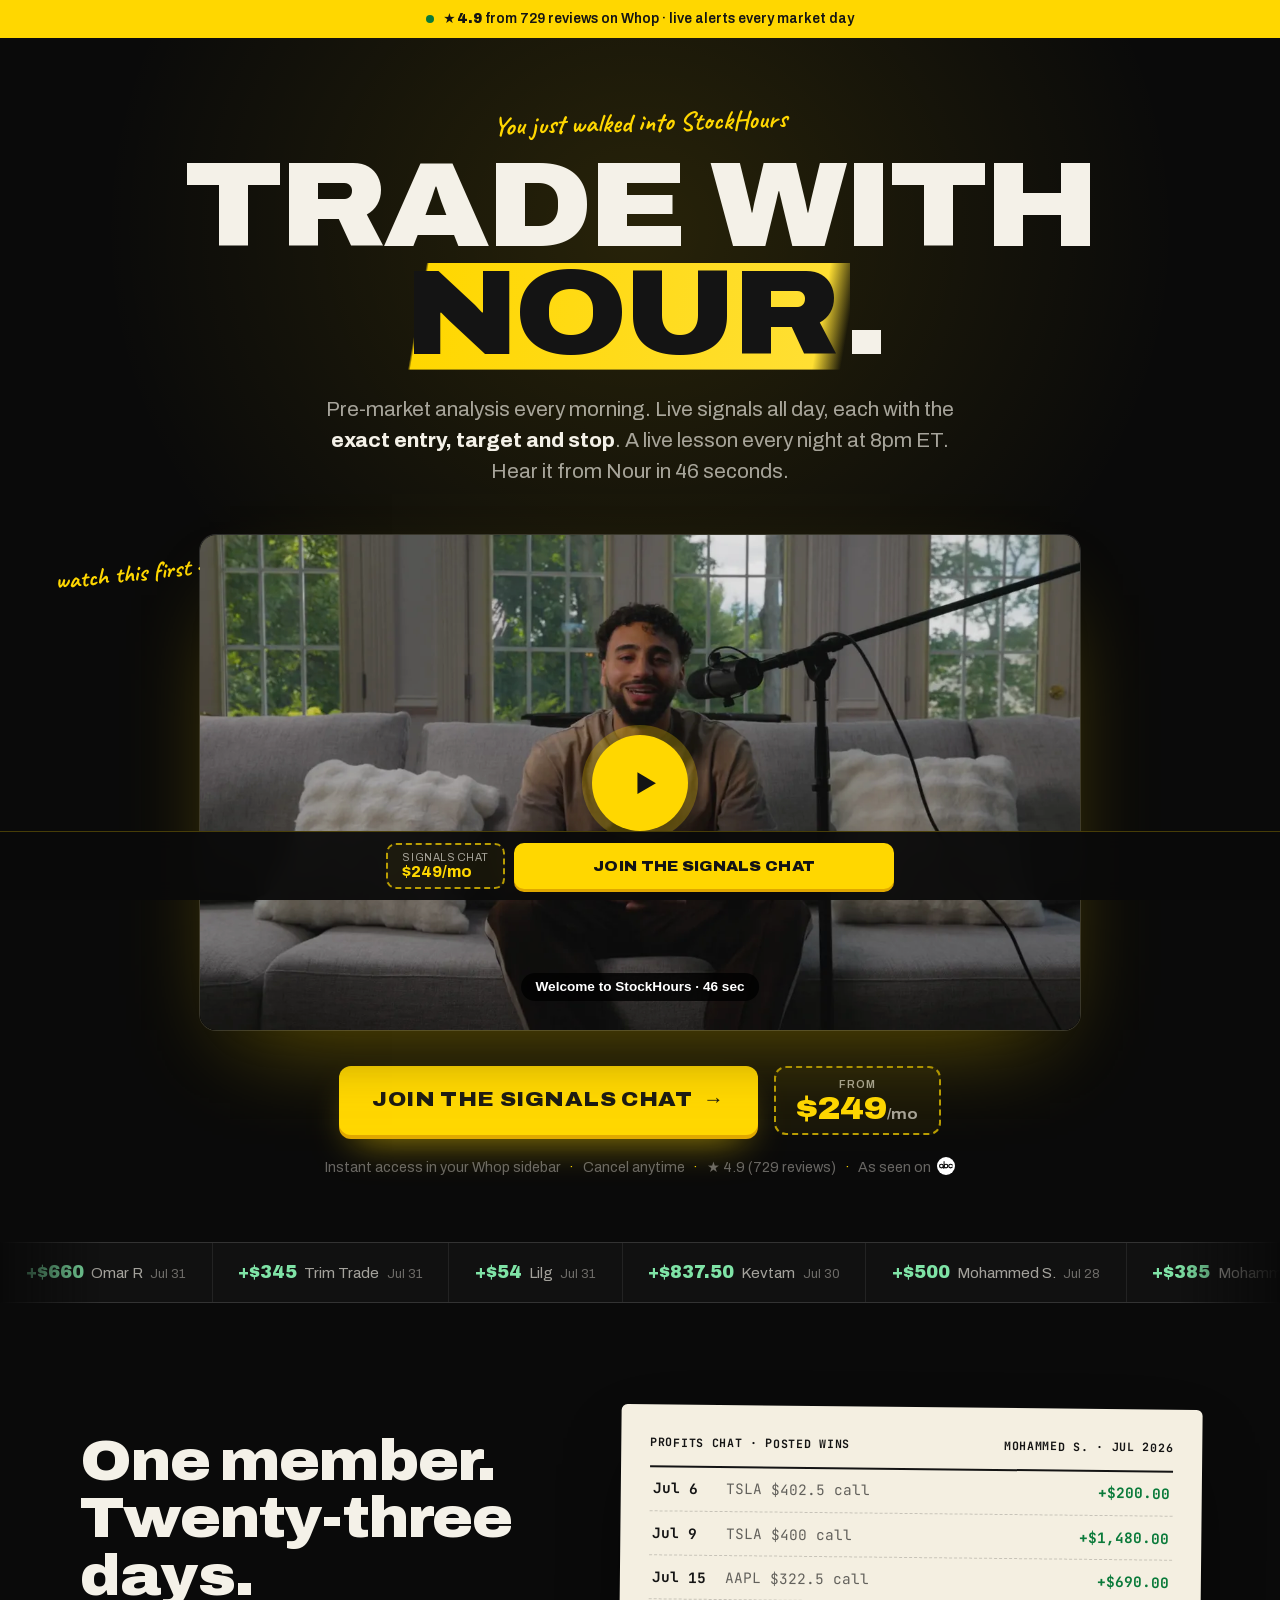
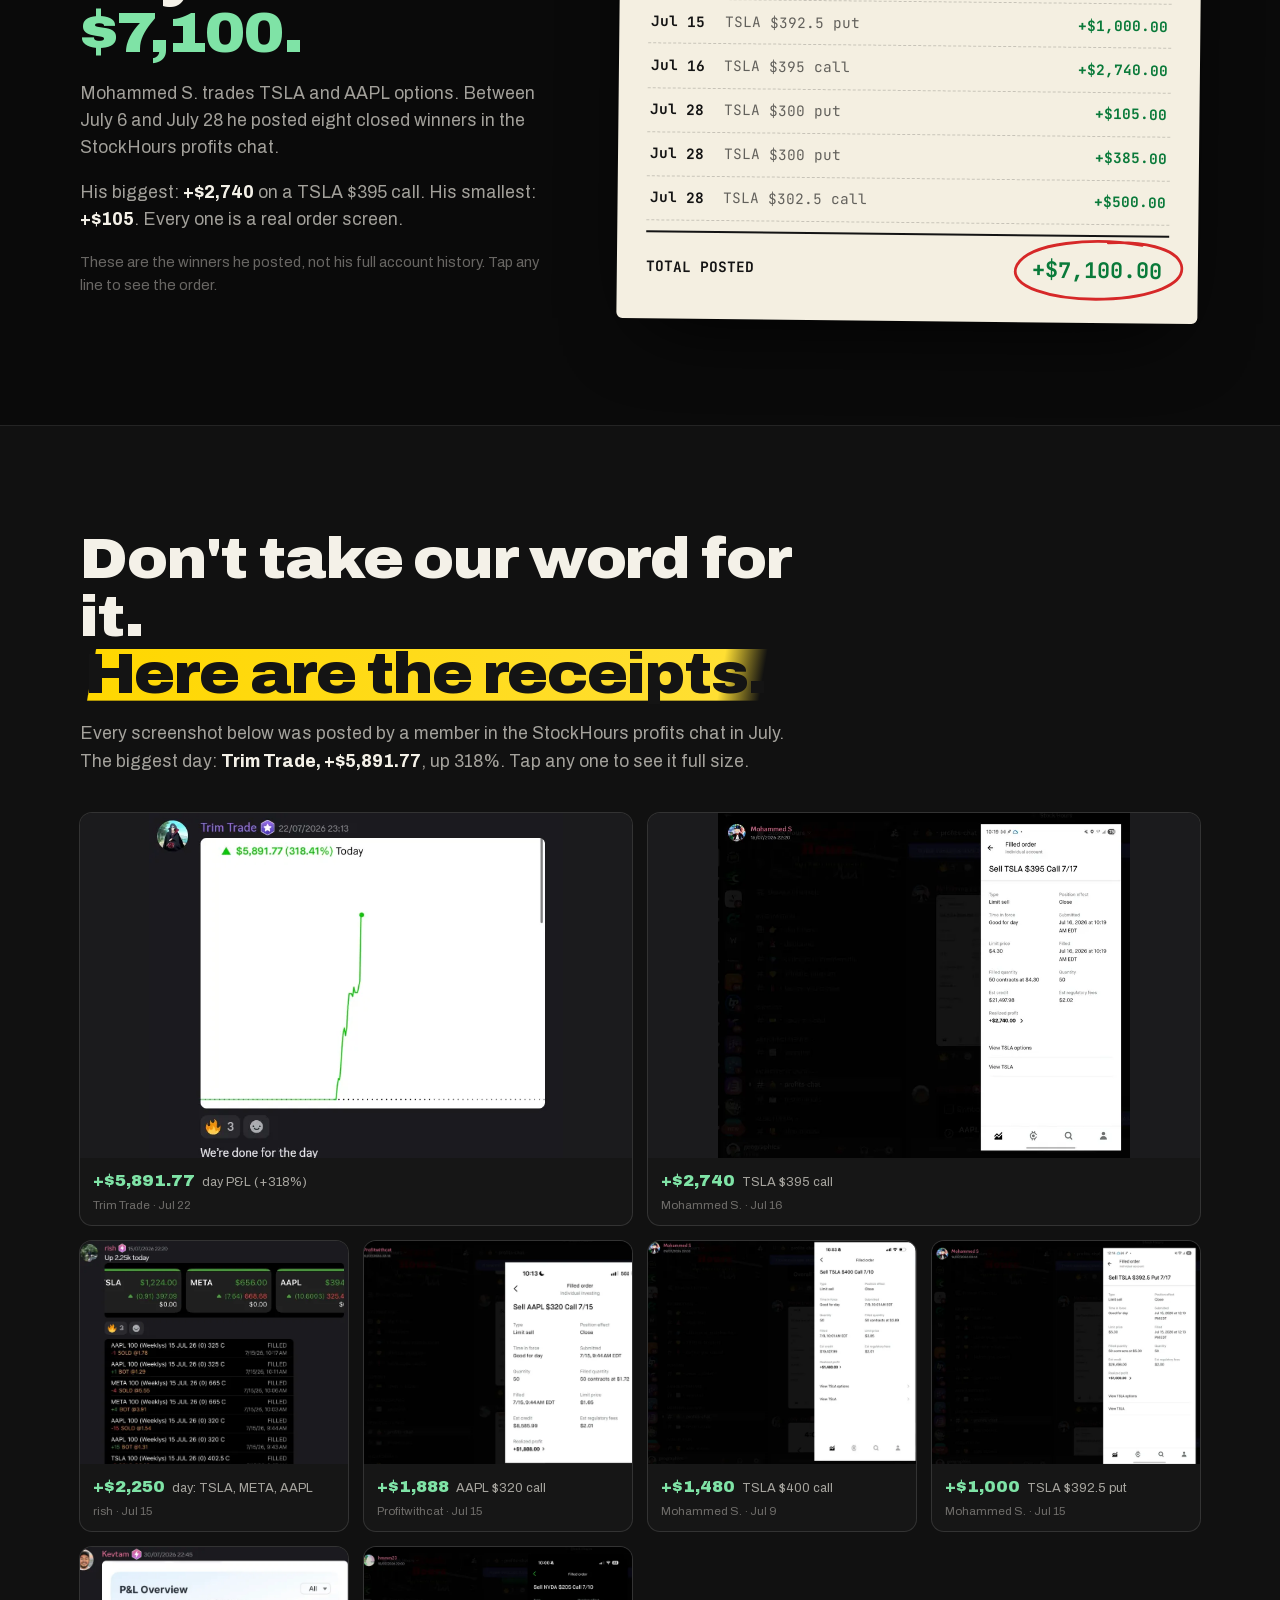
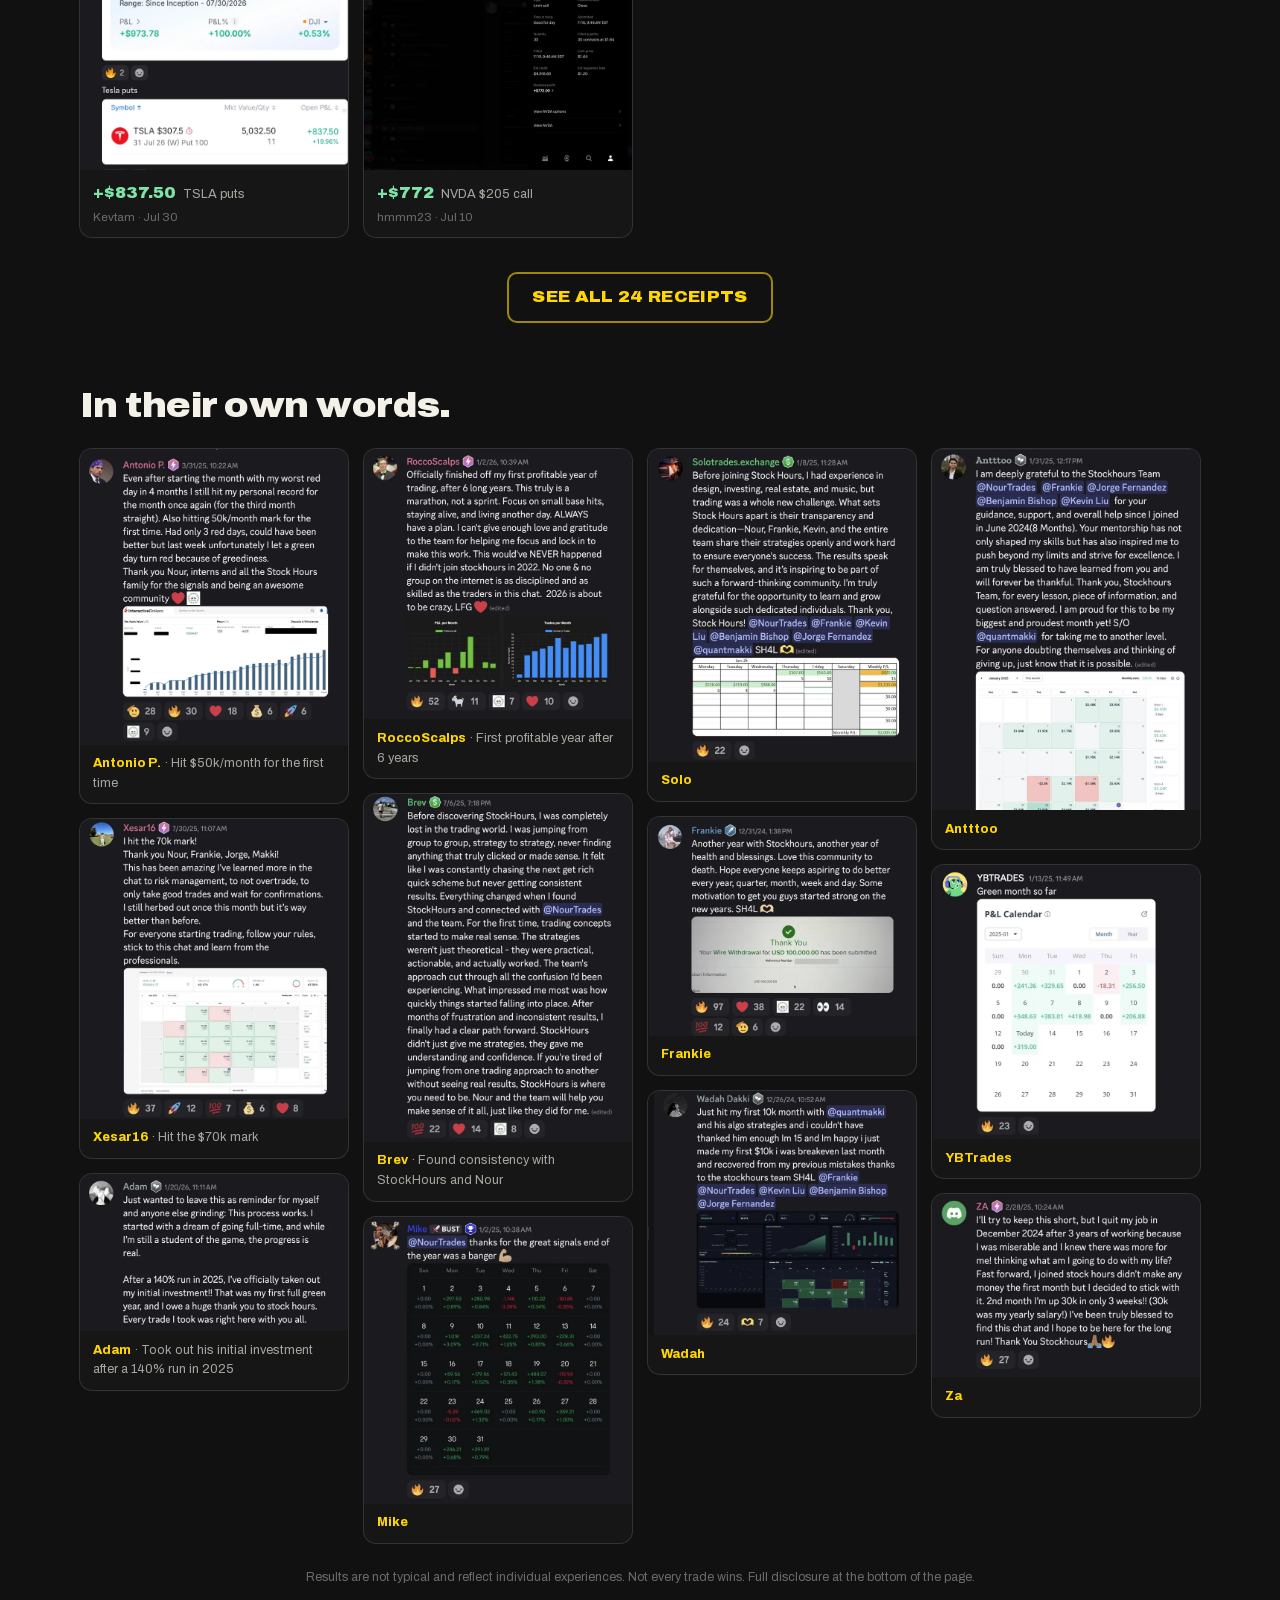
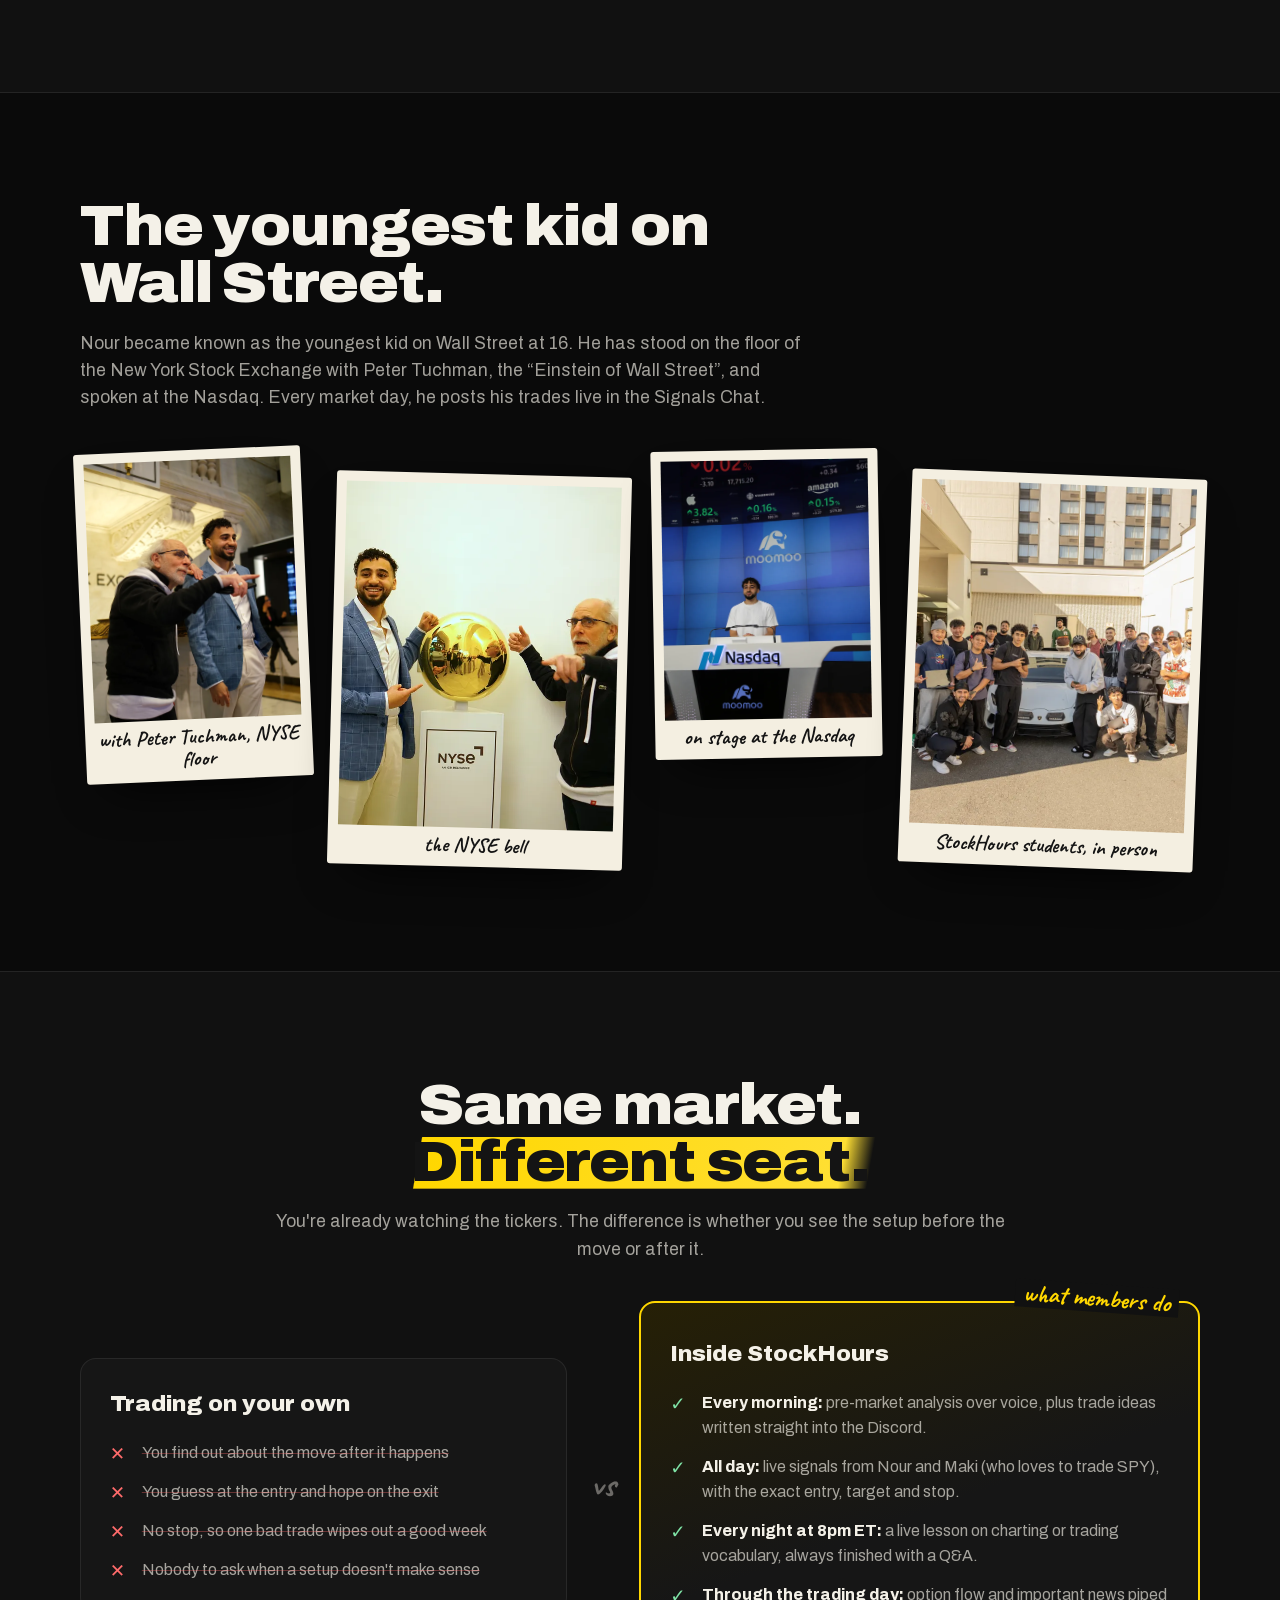
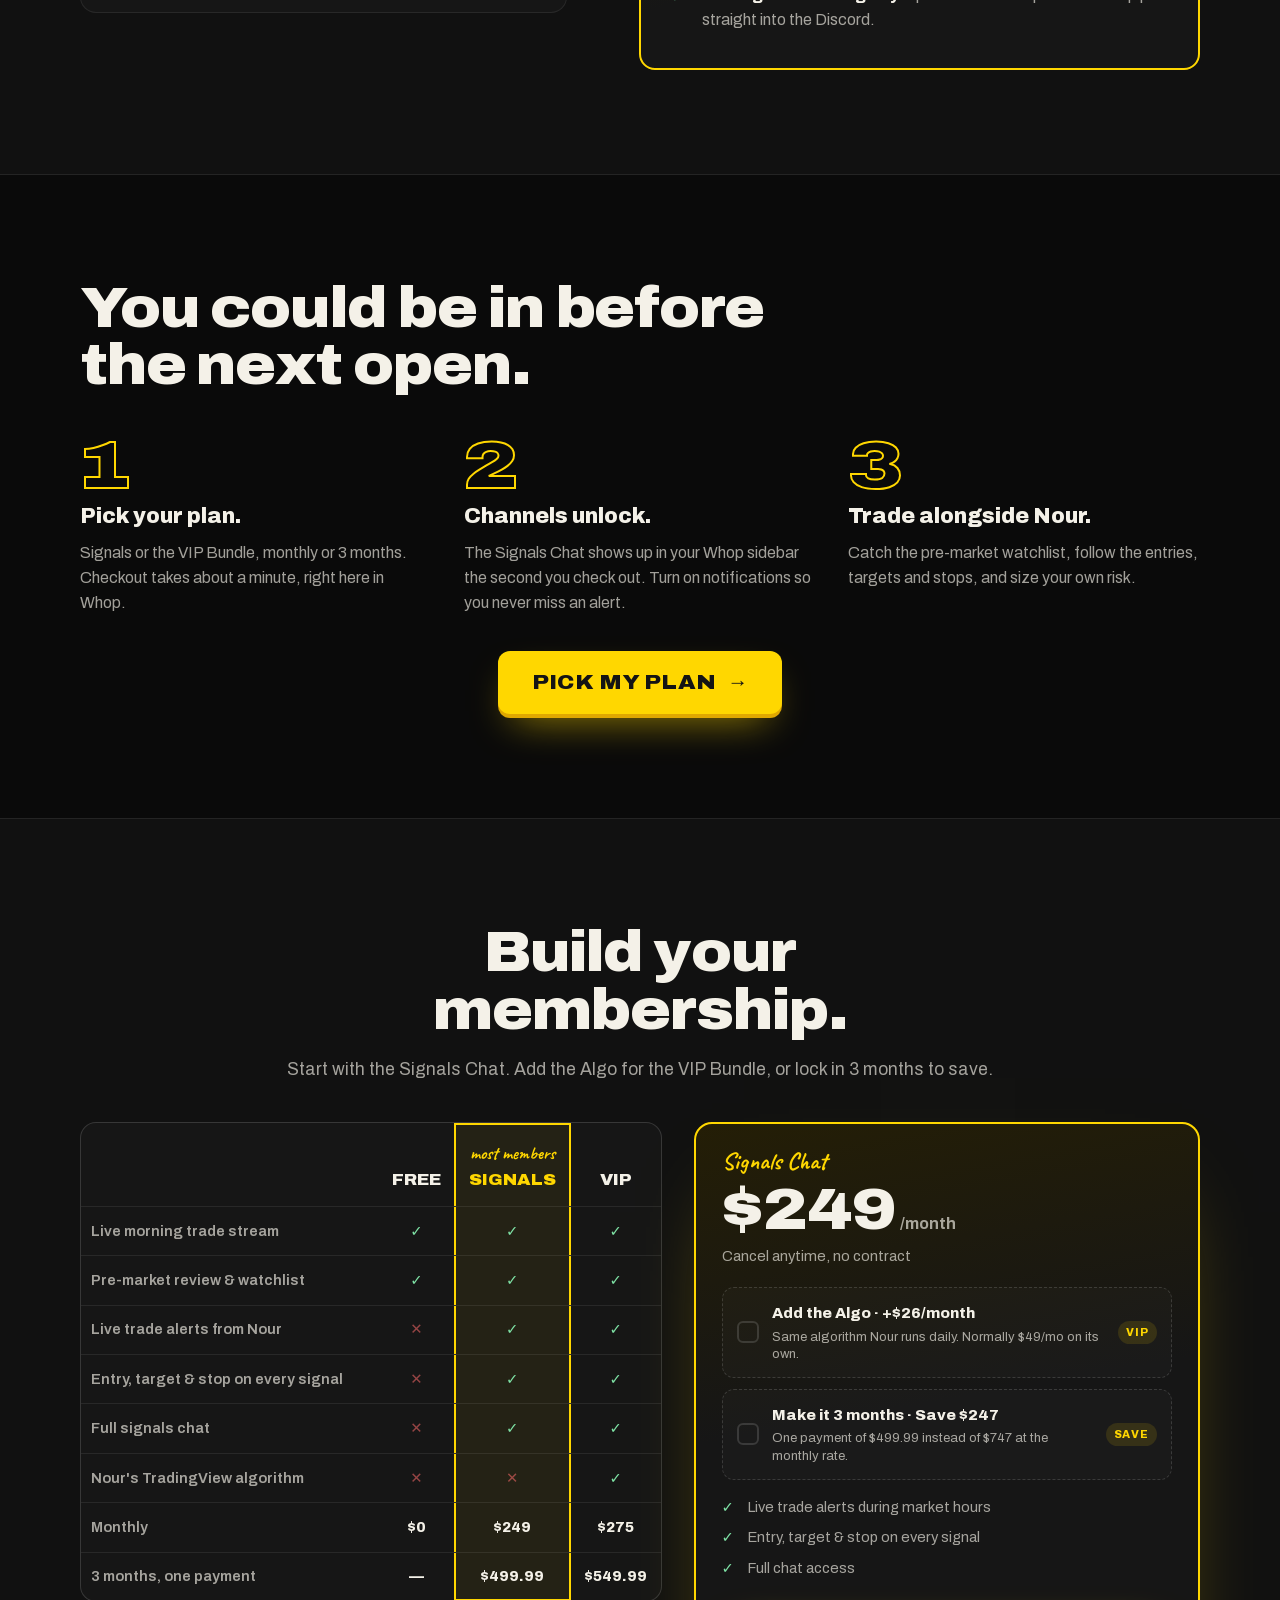
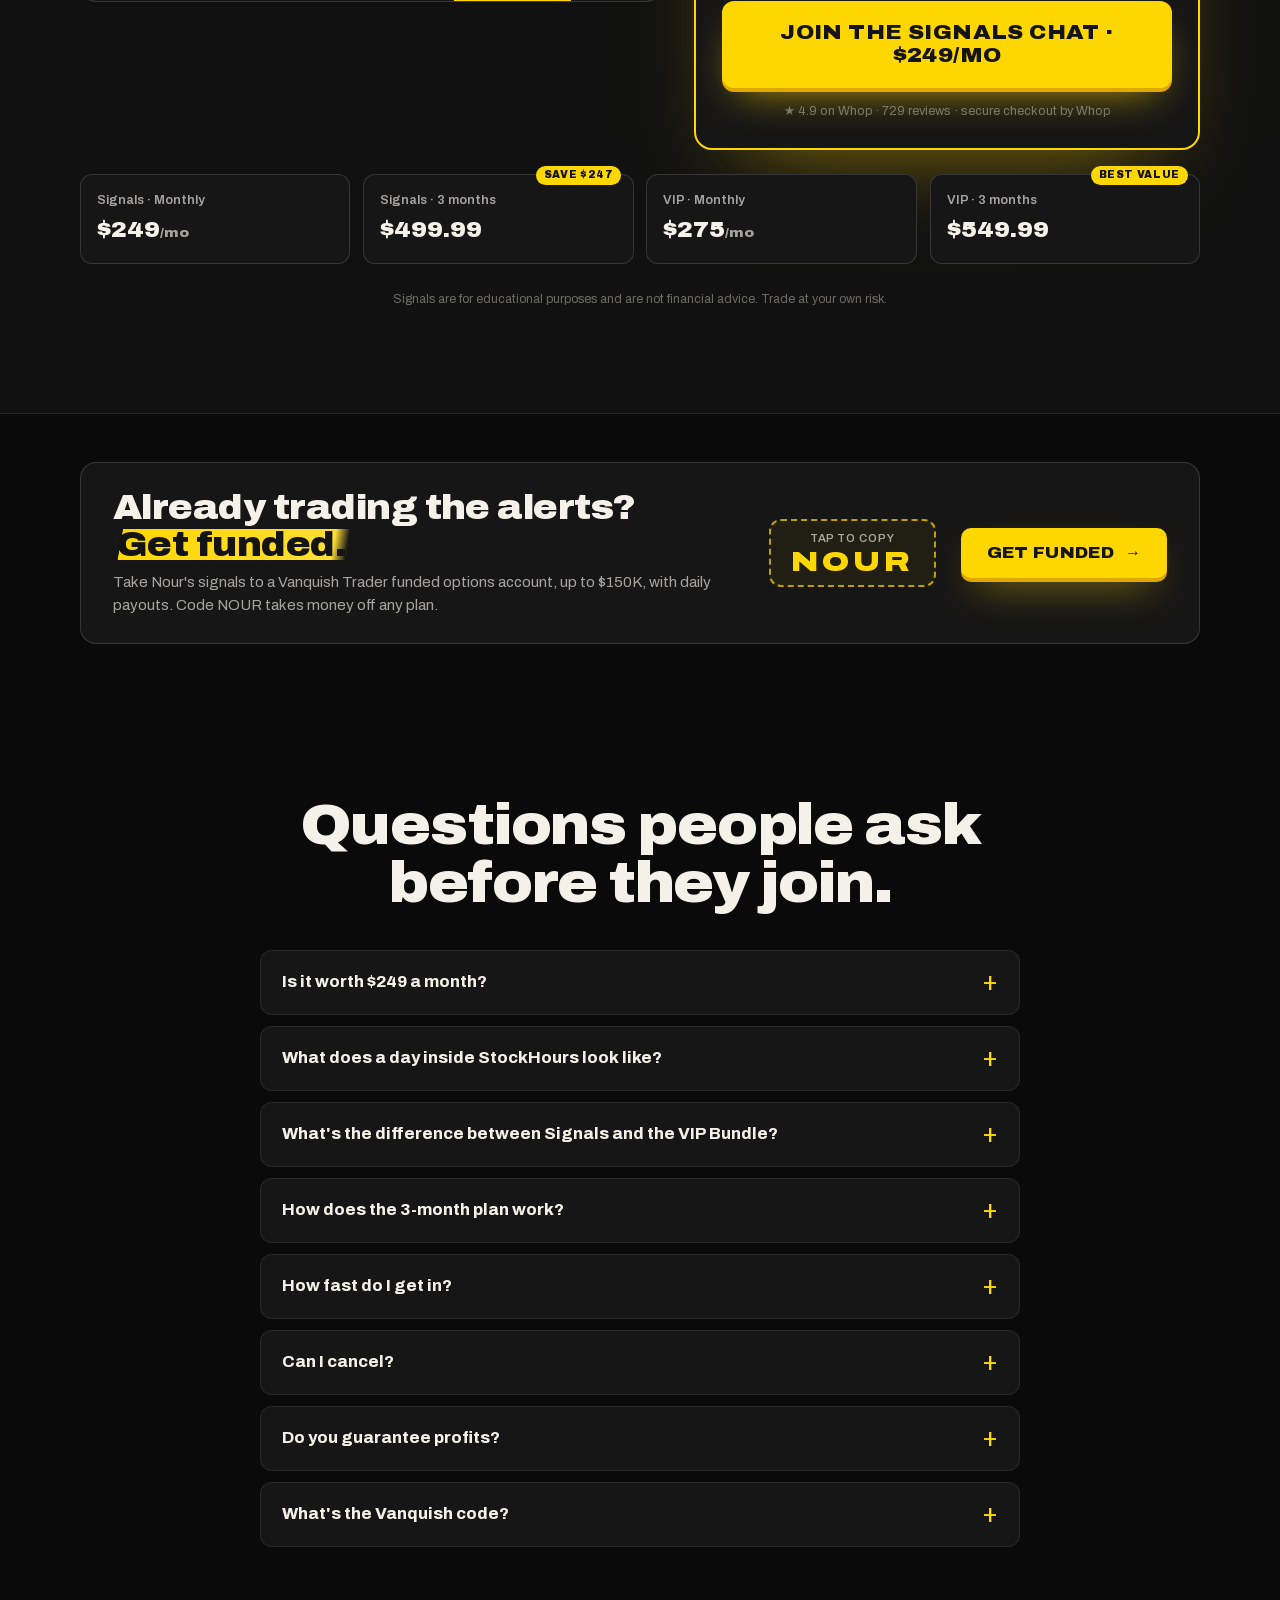
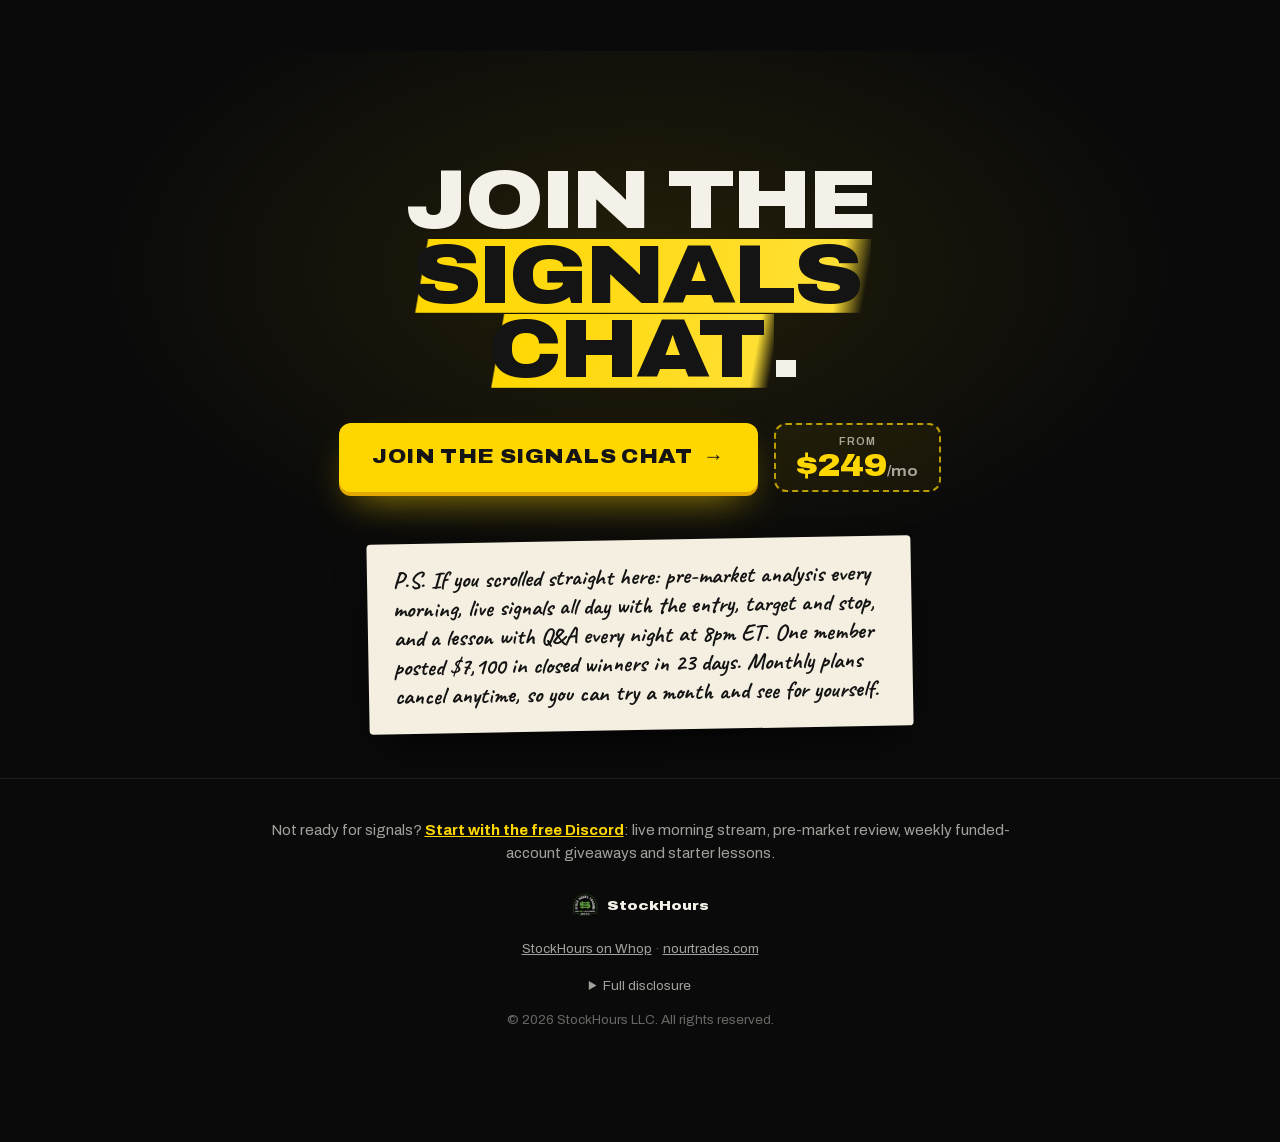
==== commit 717f6da1: "Use Nour's welcome VSL as the hero video Self-hosted 1080p encode of the uploaded 4K video with a po" ====
--- a/index.html
+++ b/index.html
@@ -24,19 +24,19 @@
           <p class="kicker">You just walked into StockHours</p>
           <h1 class="h1">Trade with <span class="mark">Nour</span>.</h1>
           <p class="hero__sub">
-            Live alerts every market day, each with the <strong>exact entry, target and stop</strong>.
-            The watchlist goes up before the bell, not after the move. Watch how Nour trades the open.
+            Pre-market analysis every morning. Live signals all day, each with the <strong>exact entry, target and stop</strong>.
+            A live lesson every night at 8pm ET. Hear it from Nour in 46 seconds.
           </p>
 
           <div class="video-wrap">
             <span class="note note--video" aria-hidden="true">watch this first
               <svg viewBox="0 0 60 50" class="note__arrow"><path d="M6 6c18 2 34 12 40 34m0 0-9-7m9 7 4-11" /></svg>
             </span>
-            <div class="video" data-video="ZMVBMYVxGts" data-start="0" data-title="How I Trade the Open: My Full Morning Routine">
-              <button type="button" class="video__play" aria-label="Play video: How I Trade the Open, Nour's full morning routine">
-                <img src="/assets/img/video-thumb.webp" width="1280" height="720" alt="" fetchpriority="high" />
+            <div class="video" data-src="/assets/video/vsl.mp4" data-poster="/assets/img/vsl-poster.webp" data-title="Welcome to StockHours, from Nour">
+              <button type="button" class="video__play" aria-label="Play video: Welcome to StockHours, from Nour (46 seconds)">
+                <img src="/assets/img/vsl-poster.webp" width="1280" height="720" alt="" fetchpriority="high" />
                 <span class="video__btn" aria-hidden="true"><svg viewBox="0 0 24 24"><path d="M8 5.5v13l11-6.5z" /></svg></span>
-                <span class="video__label">Nour's morning routine · 11 min</span>
+                <span class="video__label">Welcome to StockHours · 46 sec</span>
               </button>
             </div>
           </div>
@@ -319,7 +319,7 @@
         <div class="wrap">
           <div class="head">
             <h2 class="h2">The youngest kid on Wall Street.</h2>
-            <p>Nour has stood on the floor of the New York Stock Exchange with Peter Tuchman, the “Einstein of Wall Street”, and spoken at the Nasdaq. Every market day, he posts his trades live in the Signals Chat.</p>
+            <p>Nour became known as the youngest kid on Wall Street at 16. He has stood on the floor of the New York Stock Exchange with Peter Tuchman, the “Einstein of Wall Street”, and spoken at the Nasdaq. Every market day, he posts his trades live in the Signals Chat.</p>
           </div>
           <div class="photos">
             <figure class="photo photo--a">
@@ -362,12 +362,12 @@
             <div class="vs__or" aria-hidden="true">vs</div>
             <div class="vs__side vs__side--win">
               <span class="note note--vs" aria-hidden="true">what members do</span>
-              <h3>In the Signals Chat</h3>
+              <h3>Inside StockHours</h3>
               <ul class="check-list">
-                <li><b>The watchlist before the bell.</b> Pre-market review every trading day.</li>
-                <li><b>Live alerts as setups trigger</b>, with a heads-up before the trade.</li>
-                <li><b>Exact entry, target and stop</b> on every signal, plus Nour's conviction.</li>
-                <li><b>A room full of traders.</b> Stocks chat, profits chat, questions and trade ideas.</li>
+                <li><b>Every morning:</b> pre-market analysis over voice, plus trade ideas written straight into the Discord.</li>
+                <li><b>All day:</b> live signals from Nour and Maki (who loves to trade SPY), with the exact entry, target and stop.</li>
+                <li><b>Every night at 8pm ET:</b> a live lesson on charting or trading vocabulary, always finished with a Q&amp;A.</li>
+                <li><b>Through the trading day:</b> option flow and important news piped straight into the Discord.</li>
               </ul>
             </div>
           </div>
@@ -526,6 +526,10 @@
               <p>That's your call, and you can make it with real information: monthly plans cancel anytime. For $249 you get every alert Nour takes during market hours, with the entry, target and stop, plus the pre-market watchlist and the full chat. Try a month and judge it on the trades.</p>
             </details>
             <details>
+              <summary>What does a day inside StockHours look like?</summary>
+              <p>Mornings start with pre-market analysis over voice and trade ideas written into the Discord. During market hours, Nour and Maki post live signals. At 8pm ET there's a lesson every night, on charting or trading vocabulary, and it always ends with a Q&amp;A, so it's close to a one-on-one. Option flow and news data come into the Discord all day.</p>
+            </details>
+            <details>
               <summary>What's the difference between Signals and the VIP Bundle?</summary>
               <p>Signals gets you every live alert plus full chat access. The VIP Bundle adds Nour's TradingView algorithm, the exact tool he runs daily, for $26/mo more ($275 vs $249). On its own the algo is normally $49/mo.</p>
             </details>
@@ -565,7 +569,7 @@
             </a>
           </div>
           <div class="ps">
-            <p><b>P.S.</b> If you scrolled straight here: Nour posts every trade live, with the entry, target and stop, and members post their wins in the chat every day. One member posted $7,100 in closed winners in 23 days. Monthly plans cancel anytime, so you can try a month and see for yourself.</p>
+            <p><b>P.S.</b> If you scrolled straight here: pre-market analysis every morning, live signals all day with the entry, target and stop, and a lesson with Q&amp;A every night at 8pm ET. One member posted $7,100 in closed winners in 23 days. Monthly plans cancel anytime, so you can try a month and see for yourself.</p>
           </div>
         </div>
       </section>
--- a/assets/sales.css
+++ b/assets/sales.css
@@ -132,7 +132,7 @@
 .note--video { left: -1.5rem; top: -2.6rem; transform: rotate(-6deg); }
 @media (min-width: 1100px) { .note--video { left: -9rem; top: 1.5rem; } .note--video .note__arrow { transform: rotate(-20deg); } }
 .video { position: relative; aspect-ratio: 16 / 9; border-radius: 16px; overflow: hidden; background: #000; box-shadow: 0 0 0 1px var(--line-2), 0 40px 100px -40px #ffd70073, 0 30px 60px -30px #000; }
-.video iframe { position: absolute; inset: 0; width: 100%; height: 100%; border: 0; }
+.video iframe, .video video { position: absolute; inset: 0; width: 100%; height: 100%; border: 0; background: #000; object-fit: contain; }
 .video__play { position: absolute; inset: 0; width: 100%; padding: 0; border: 0; cursor: pointer; background: #000; }
 .video__play img { display: block; width: 100%; height: 100%; object-fit: cover; transition: transform .4s, filter .4s; filter: brightness(.9); }
 .video__play:hover img { transform: scale(1.02); filter: brightness(1); }
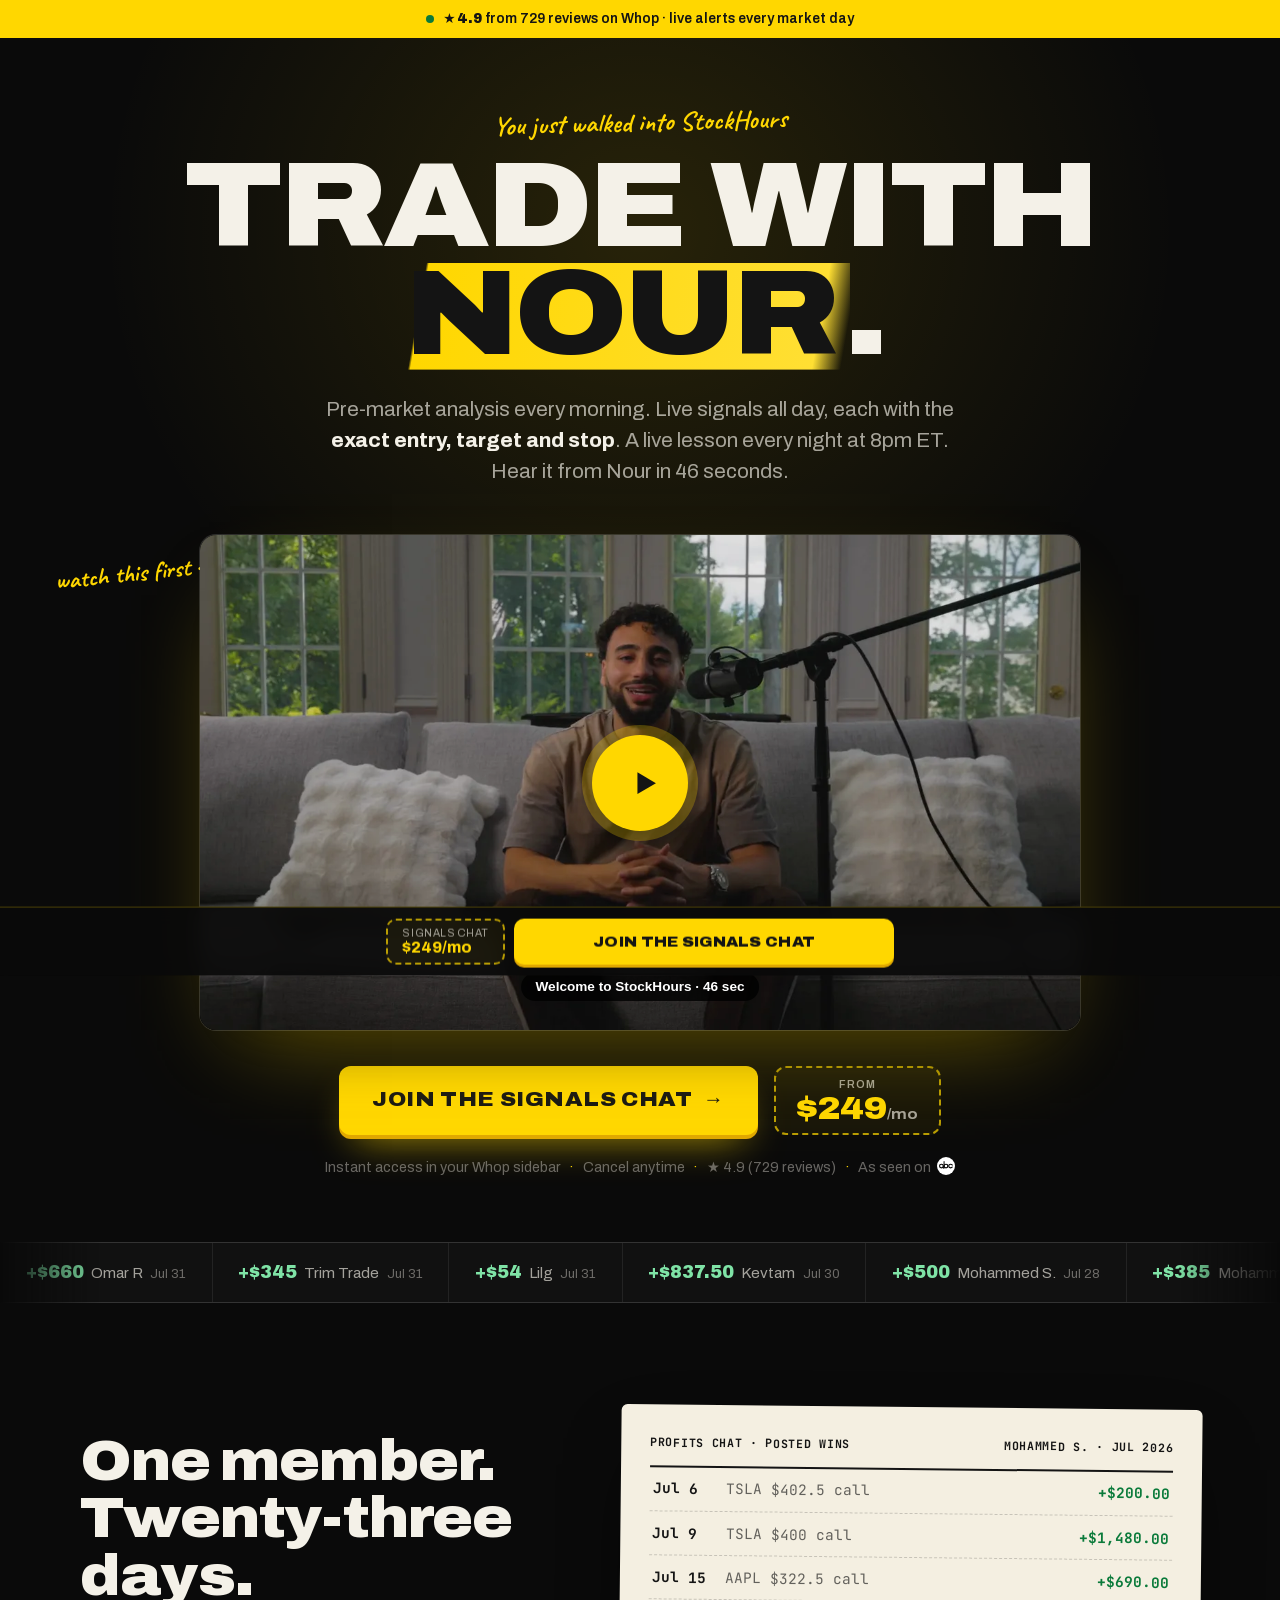
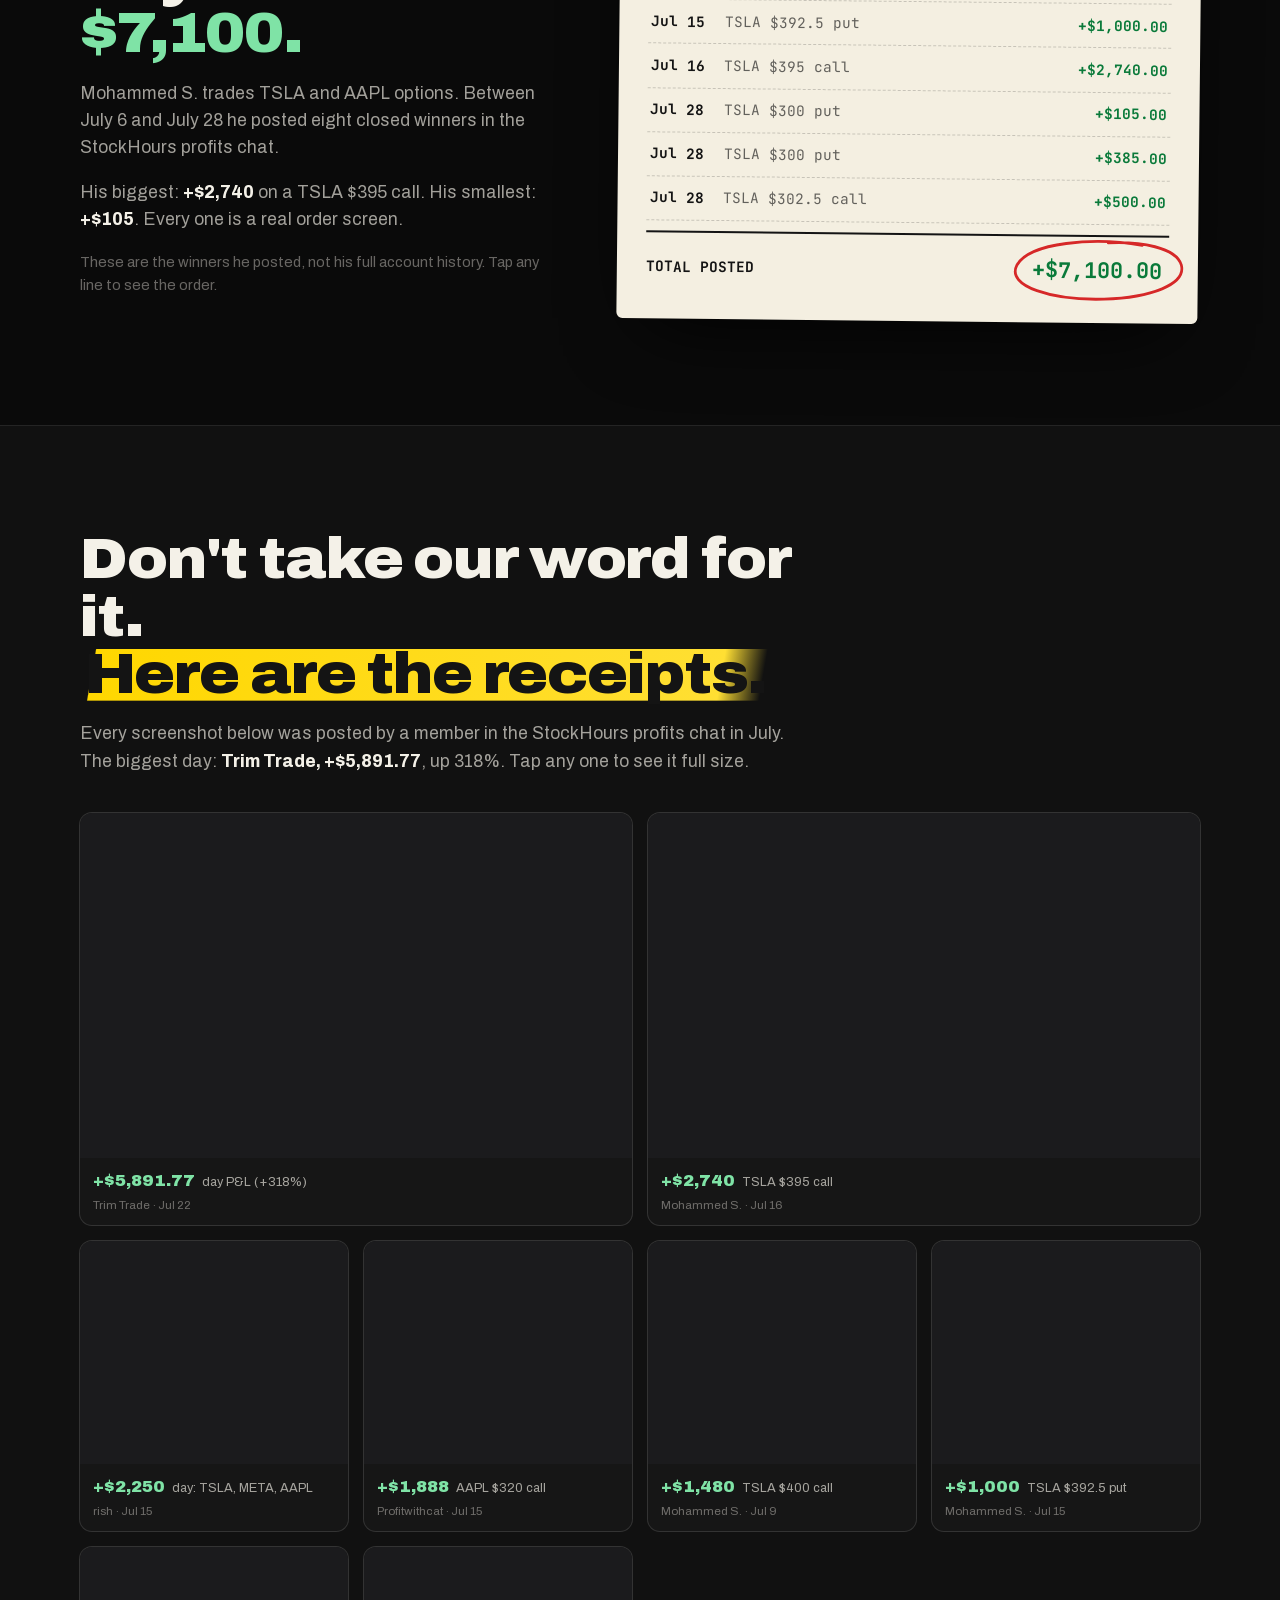
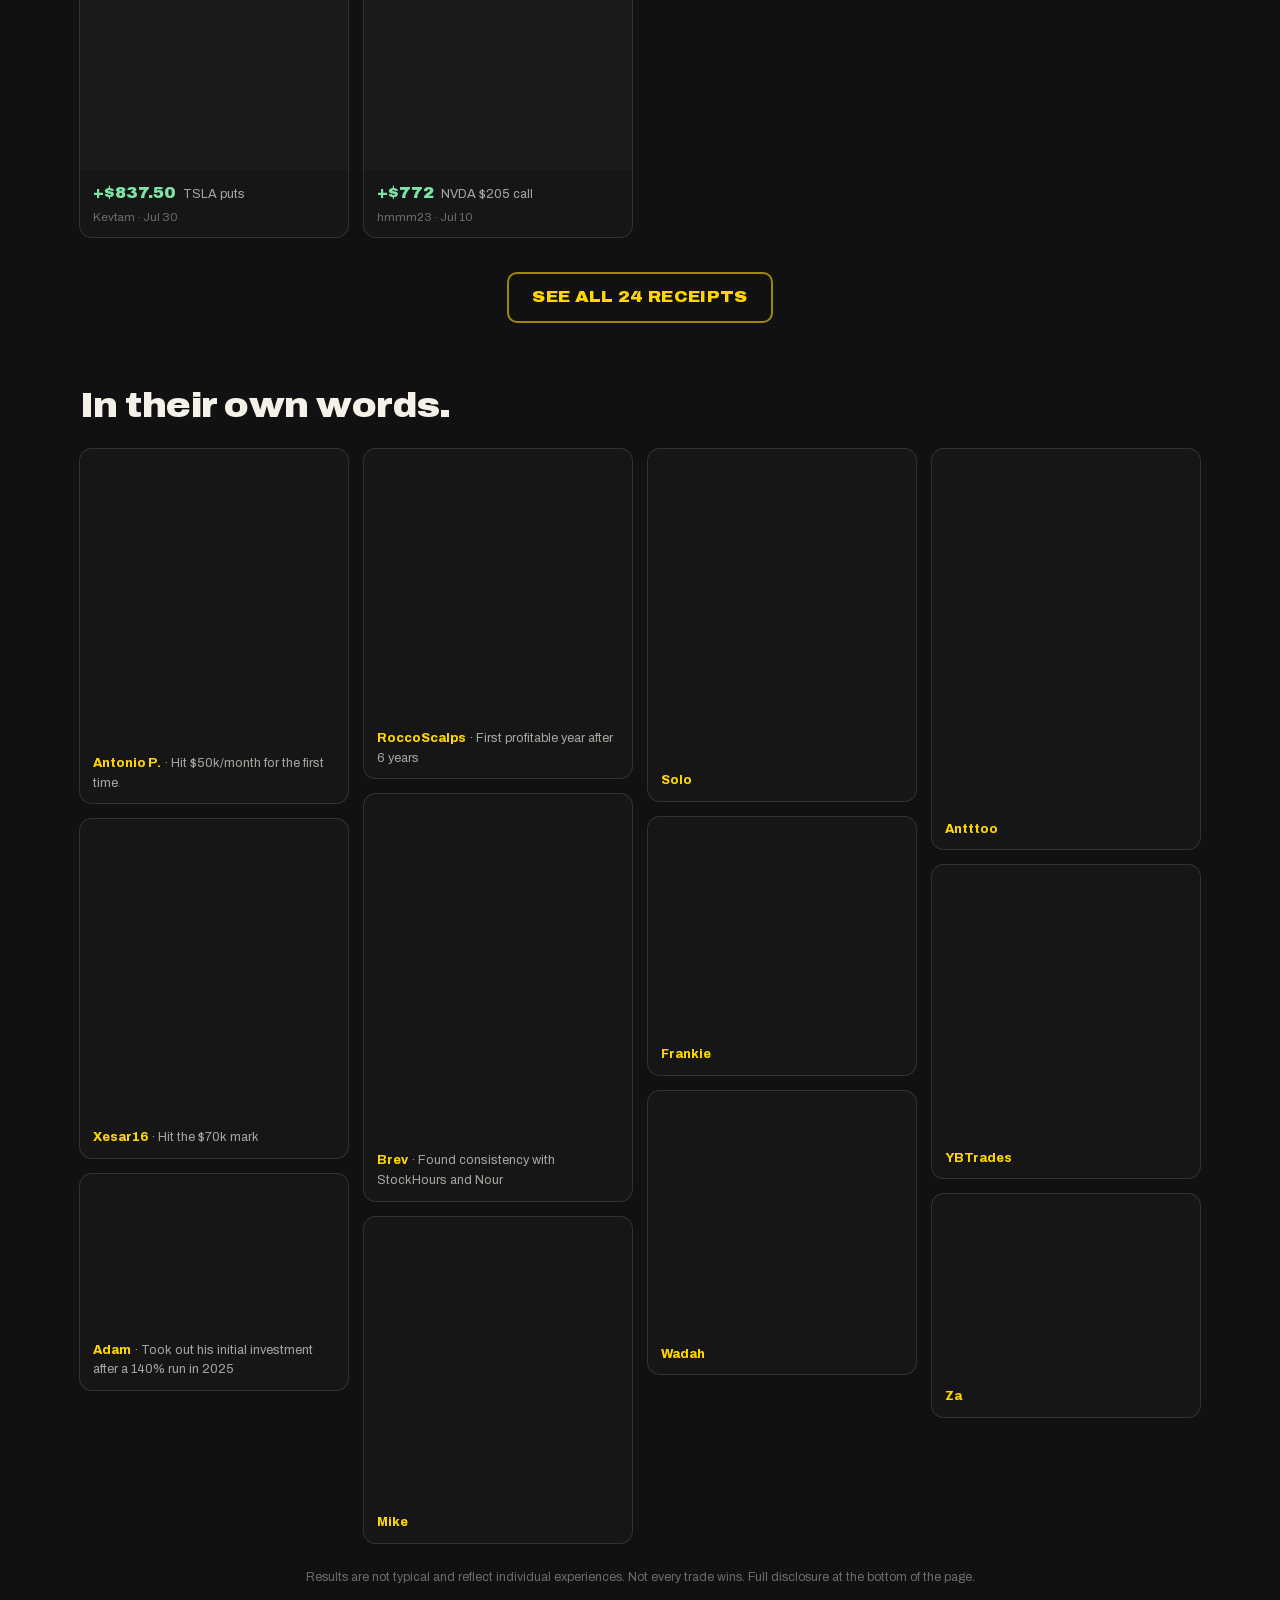
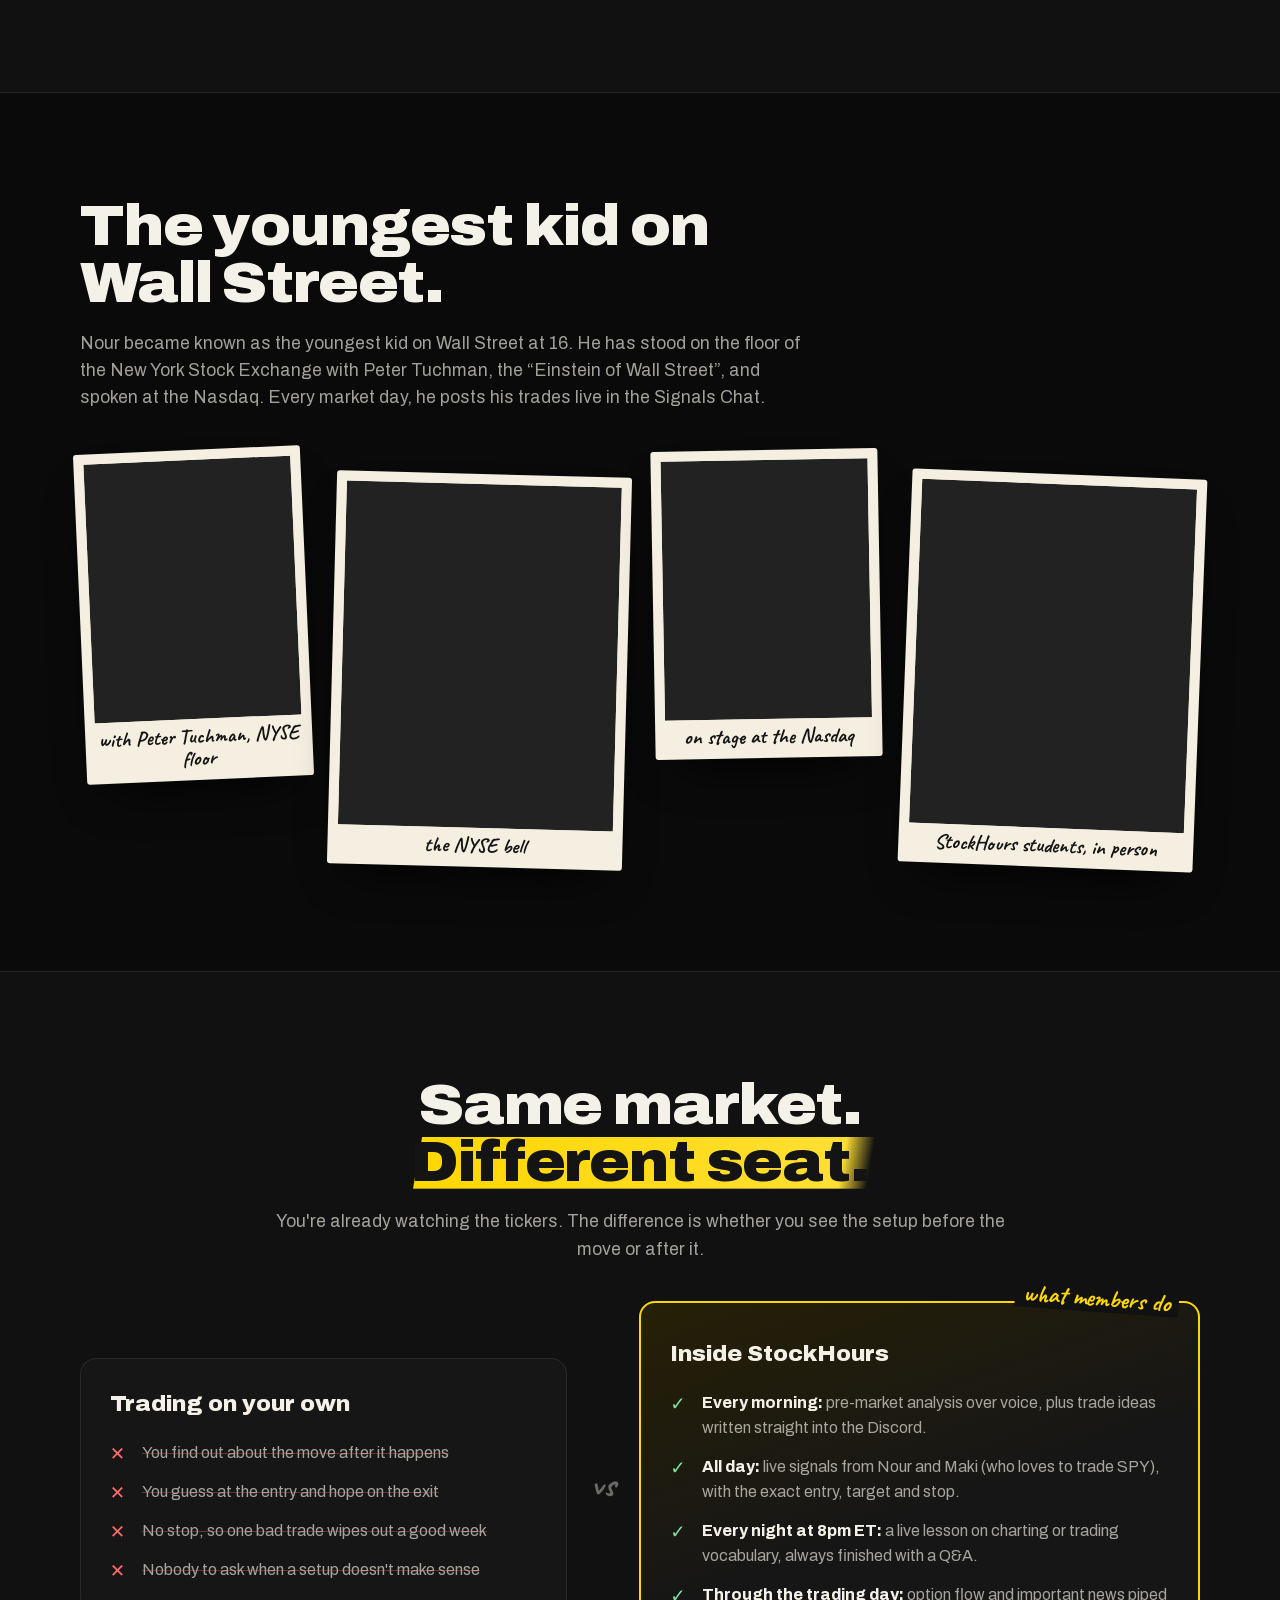
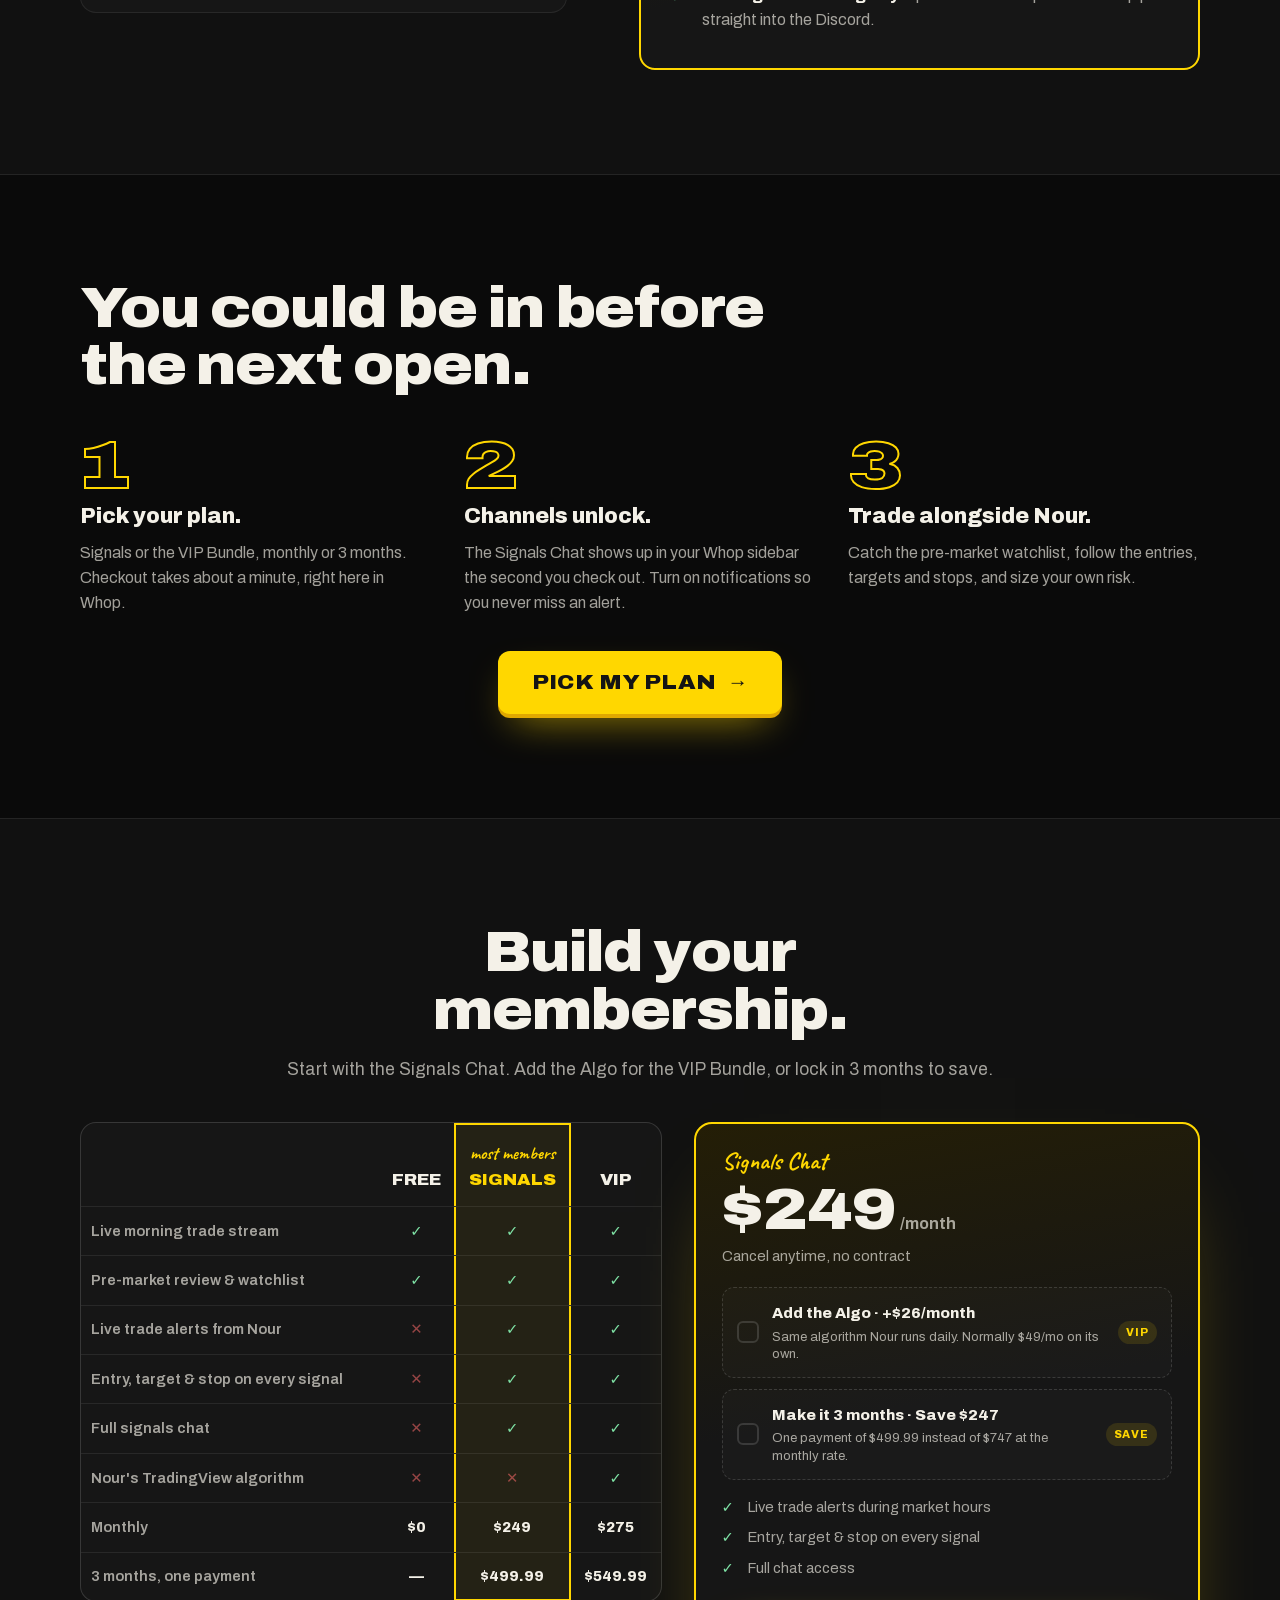
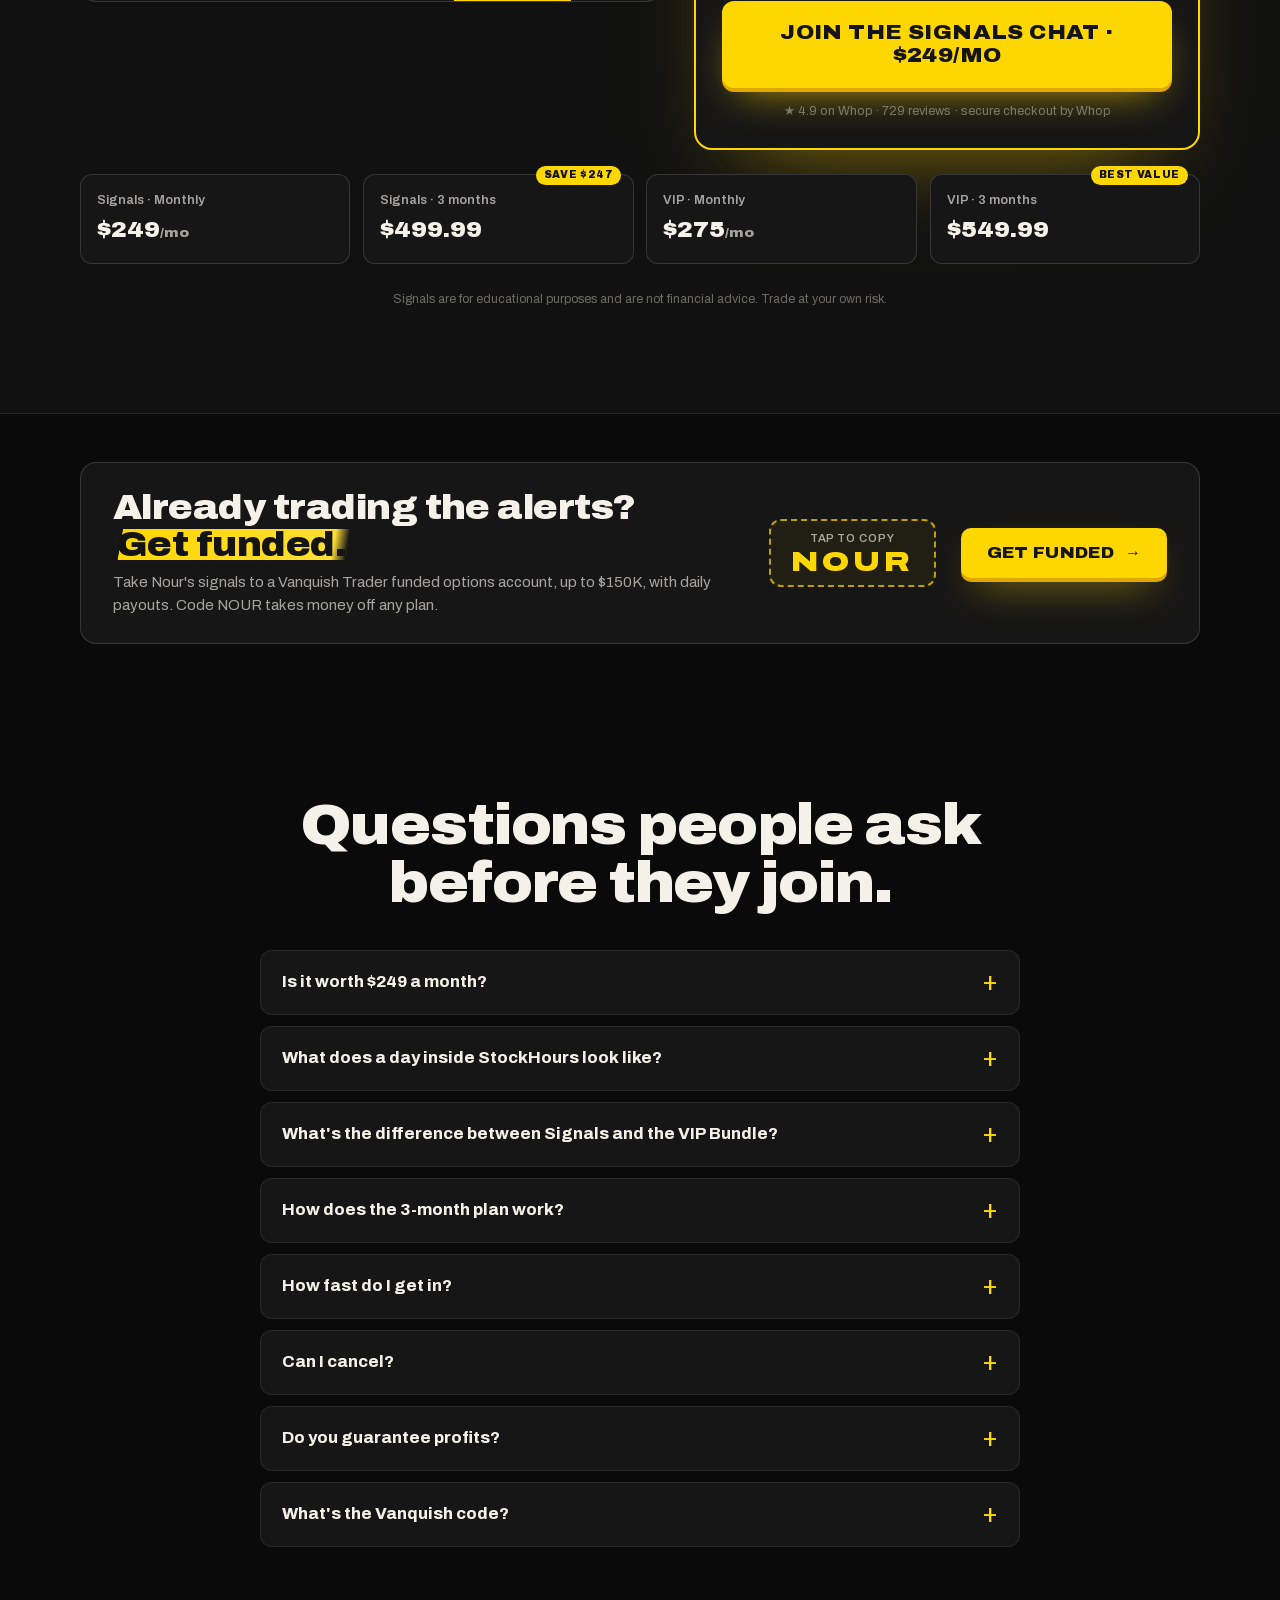
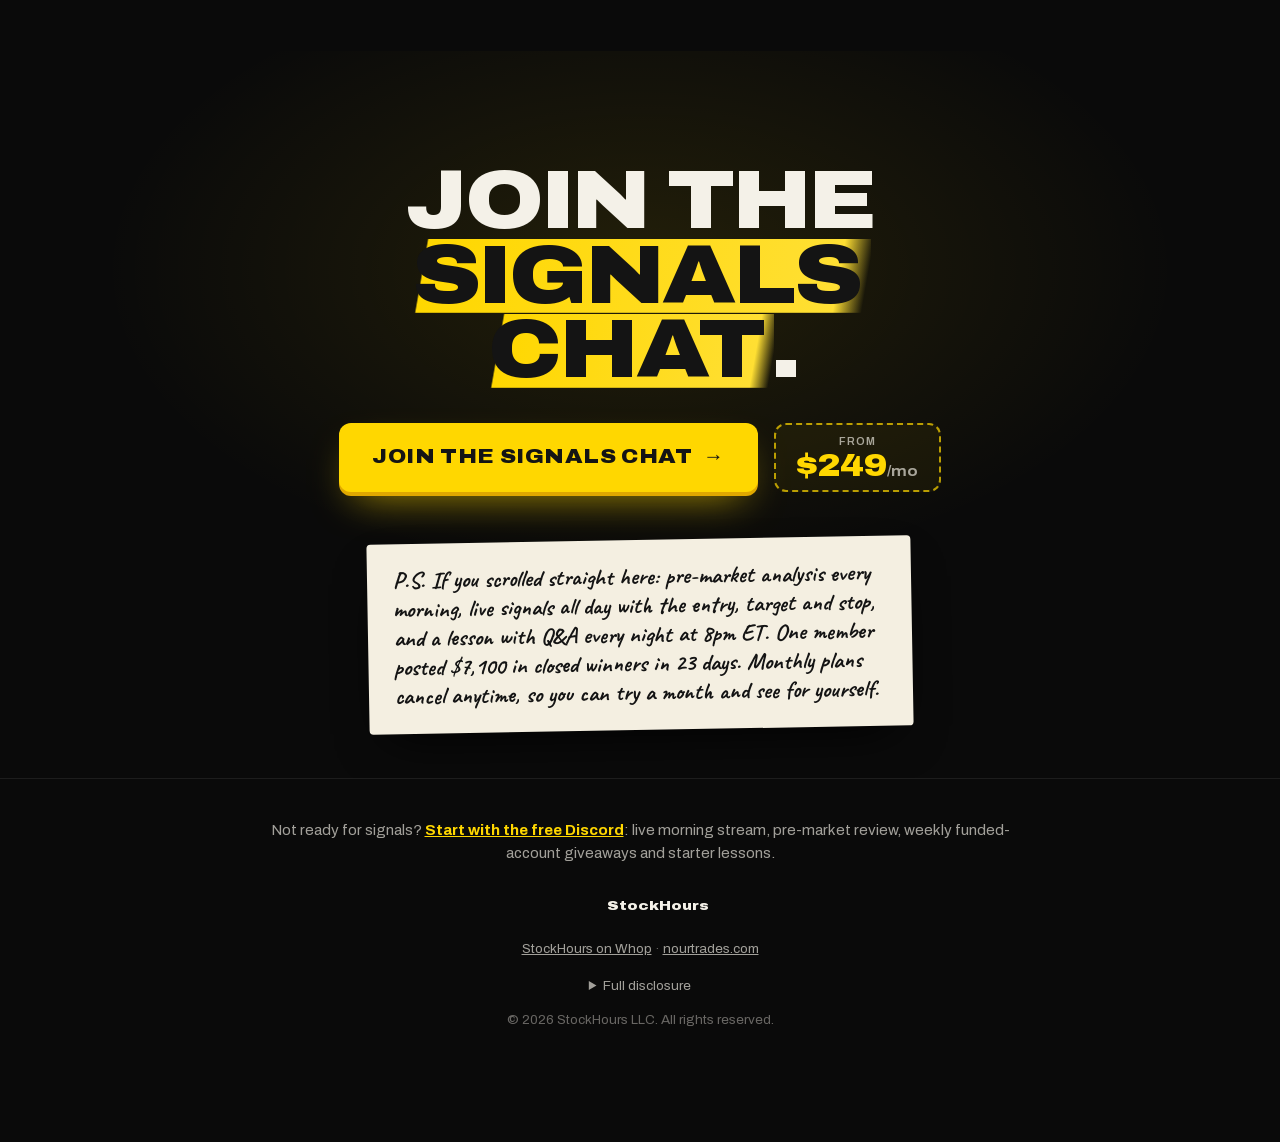
==== commit 7afbf2b3: "Stop the page jumping down on open in the mobile app Load Whop Elements (and its Stripe/hCaptcha fra" ====
--- a/index.html
+++ b/index.html
@@ -644,7 +644,6 @@
       </div>
     </dialog>
 
-    <script src="https://cdn.whop.com/elements/amber/elements.js" data-whop-elements async></script>
     <script src="/assets/checkout.js" defer></script>
     <script src="/assets/site.js" defer></script>
   </body>
